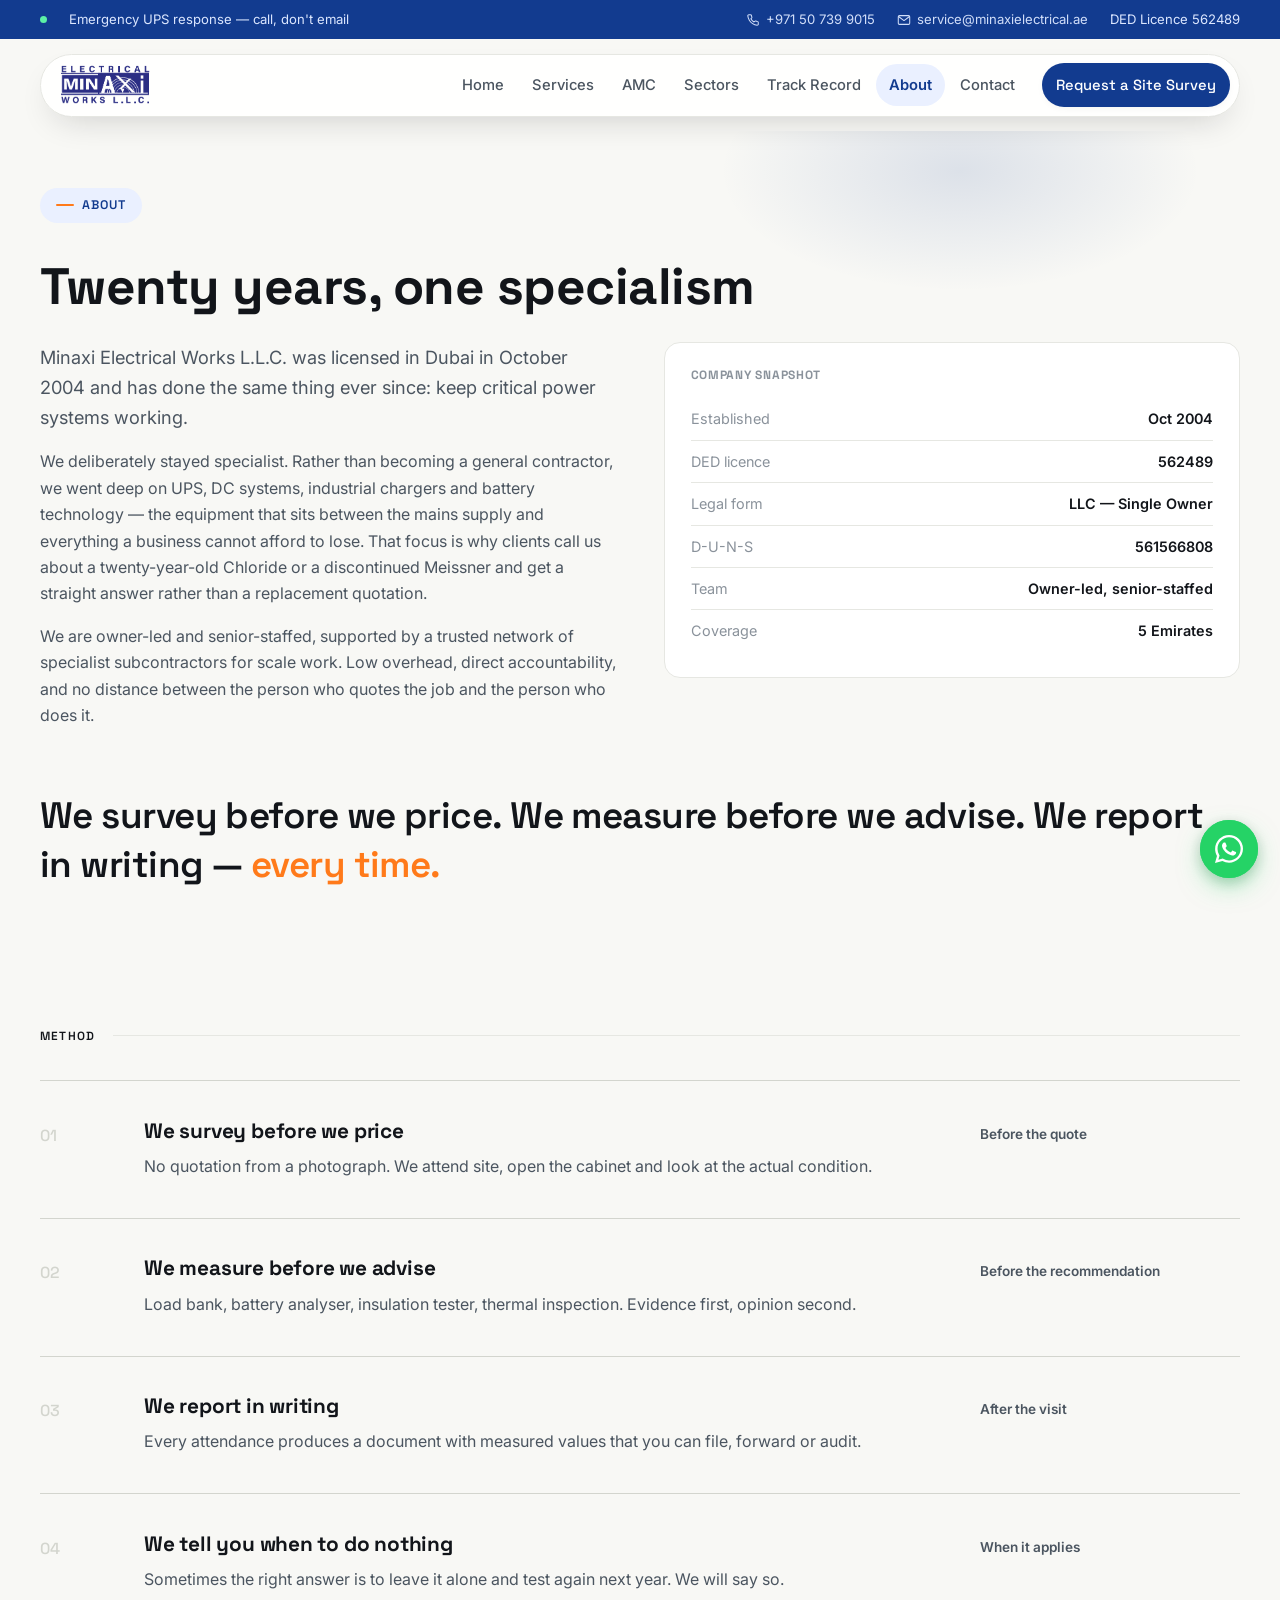
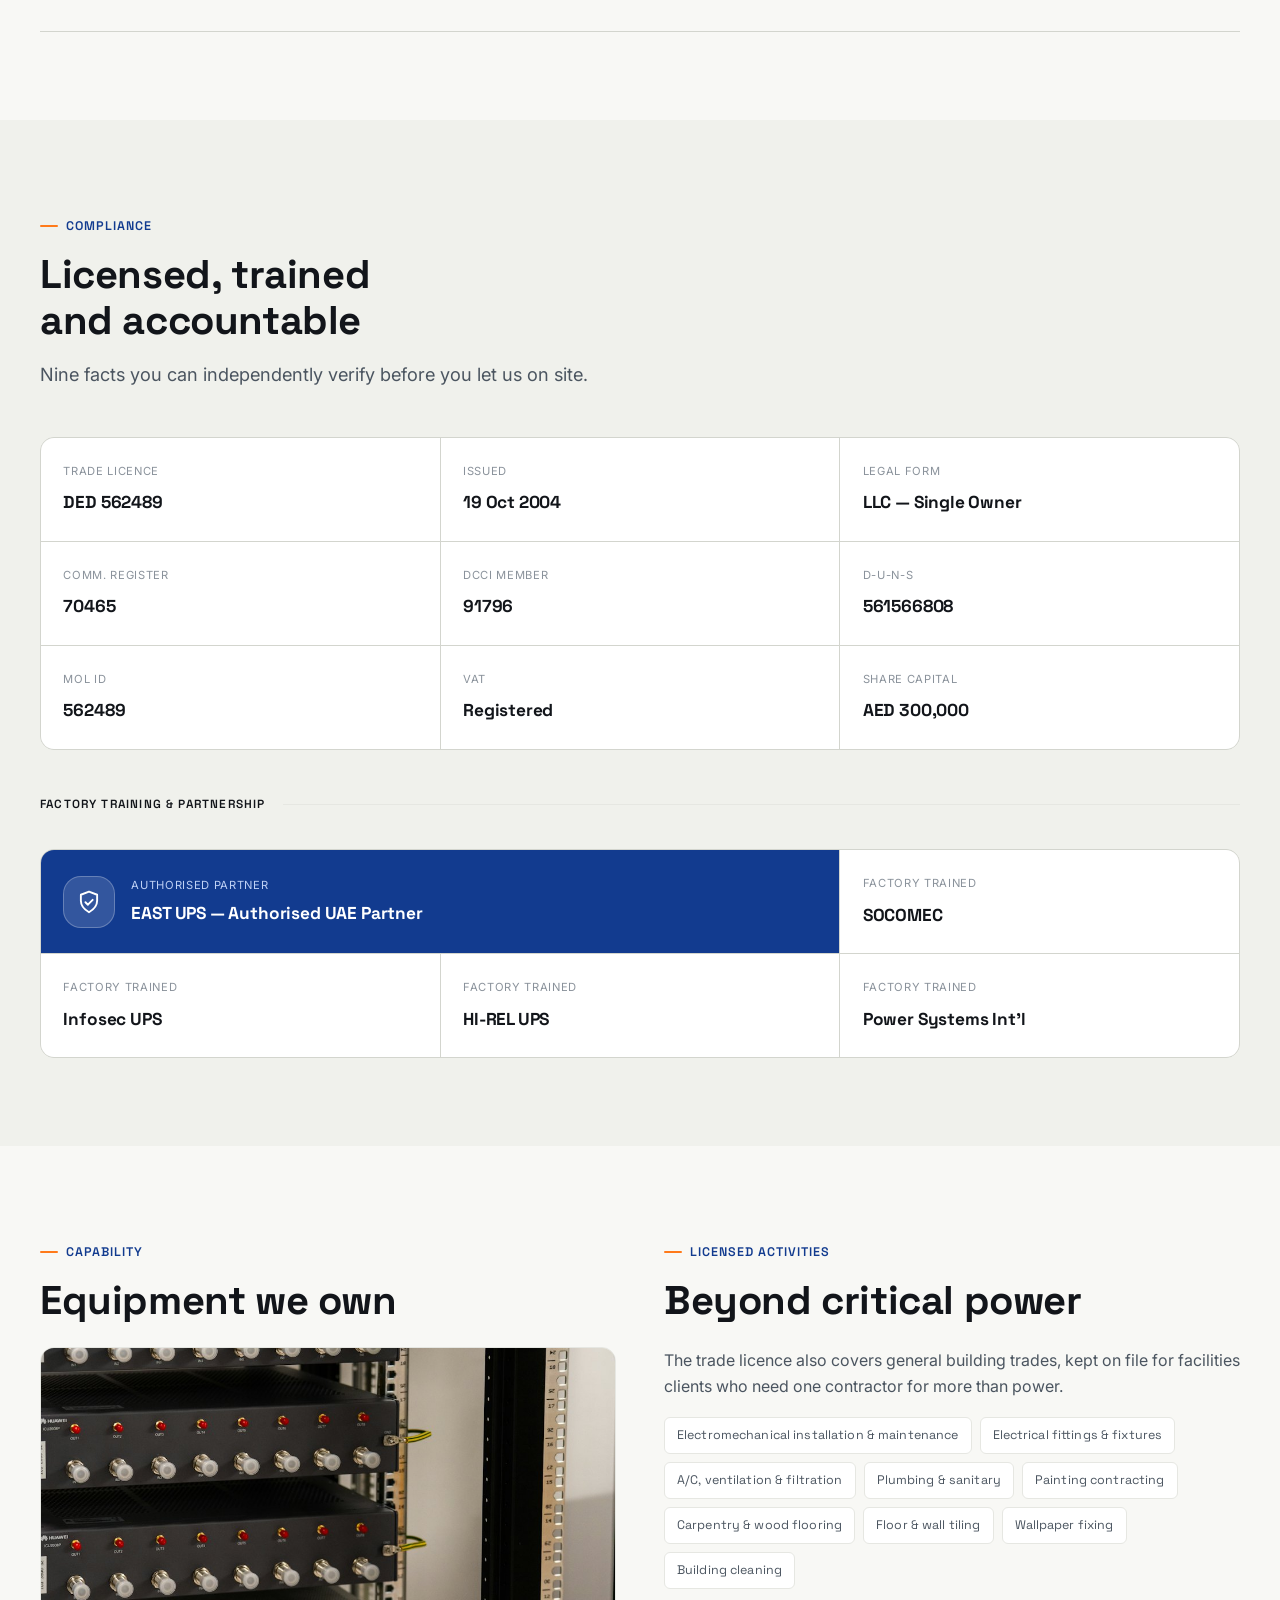
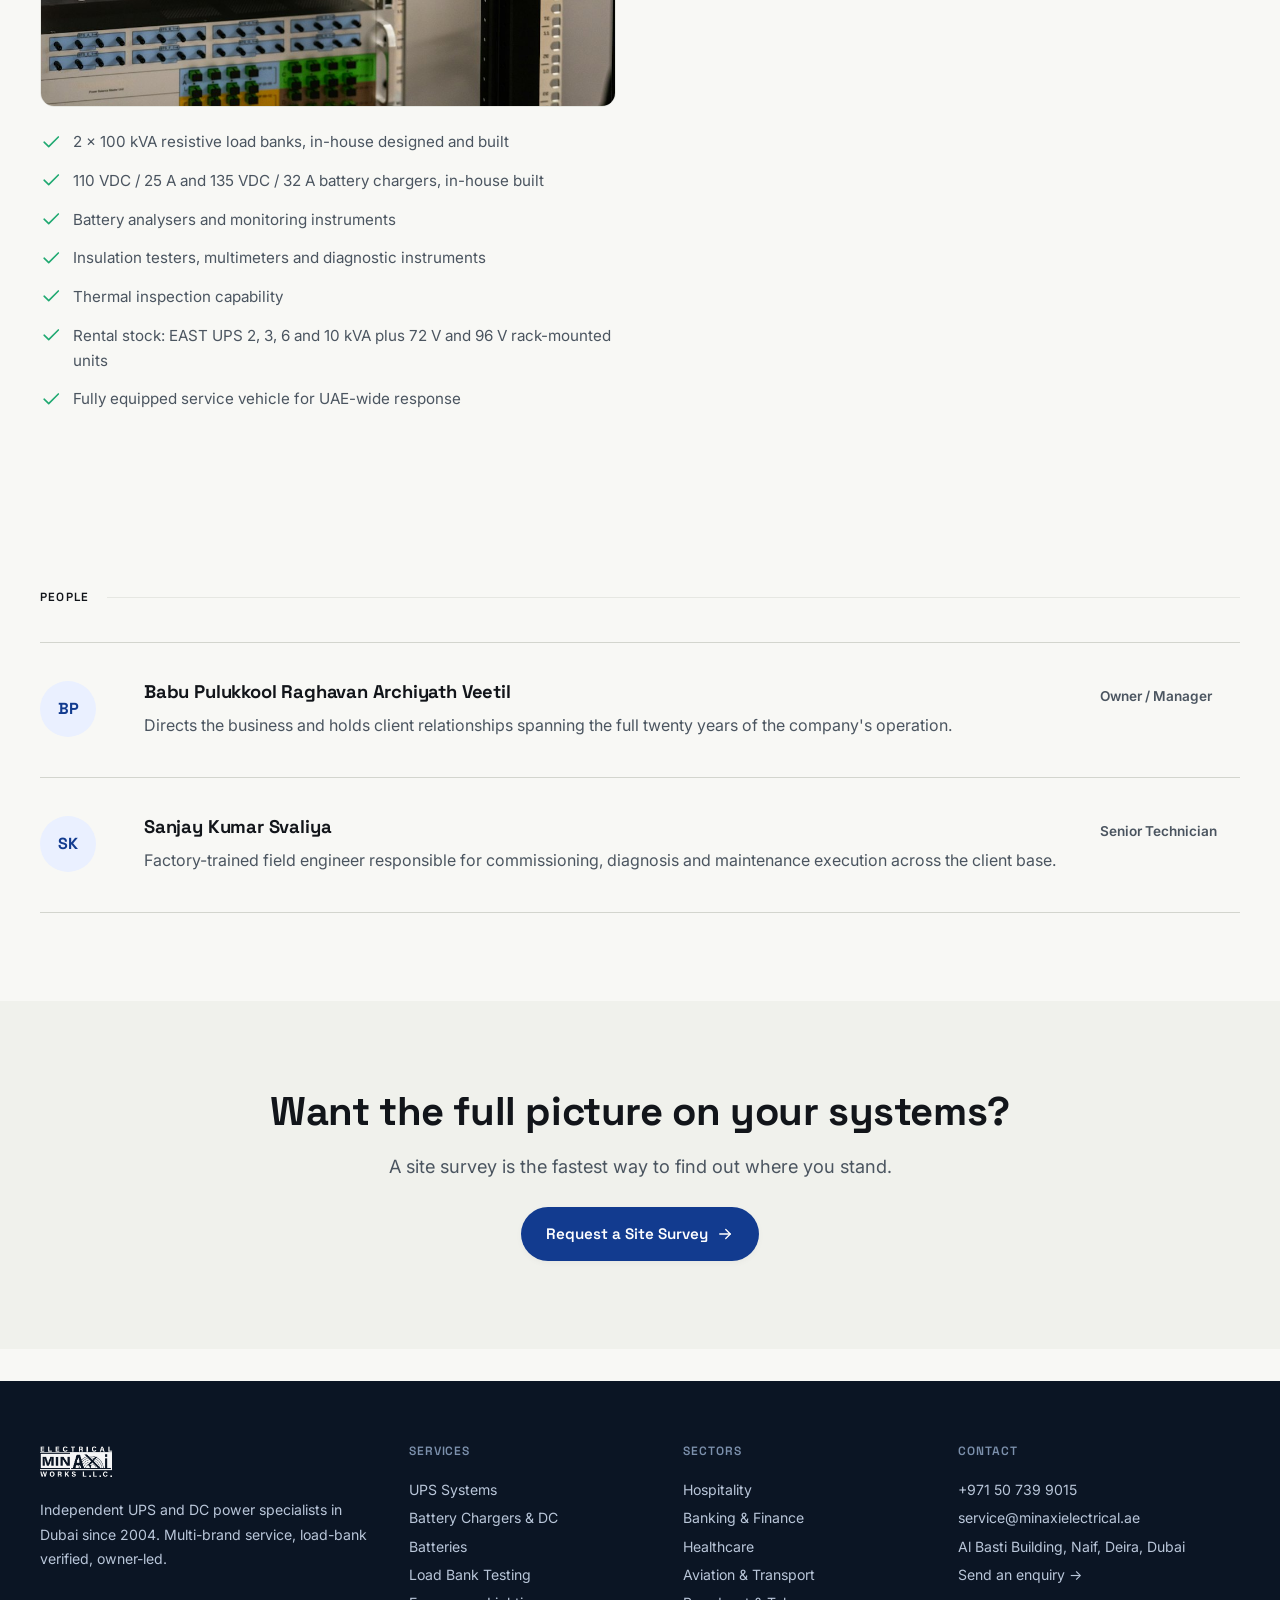
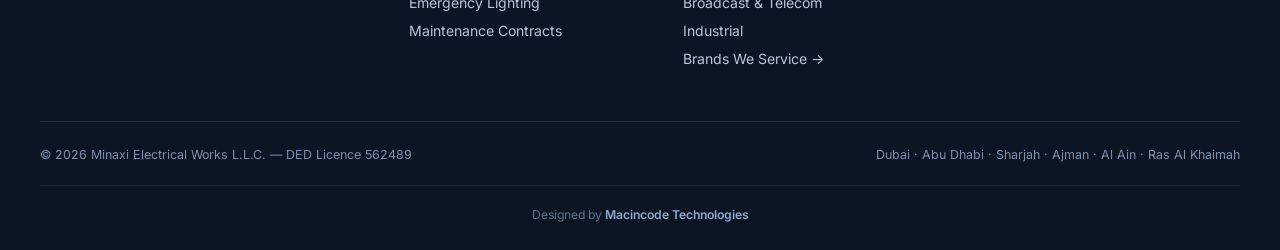
==== about.html @ eb1018dc "Update favicon to match real brand Replace the old placeholder bolt-icon favicon with a clean "M" mo" ====
<!doctype html>
<html lang="en">
<head>
<meta charset="UTF-8">
<meta name="viewport" content="width=device-width, initial-scale=1.0">
<title>About | Minaxi Electrical Works L.L.C. — Dubai Since 2004</title>
<meta name="description" content="Licensed in Dubai in October 2004, Minaxi Electrical Works is an owner-led, senior-staffed UPS and DC power specialist. DED Licence 562489.">
<link rel="icon" type="image/svg+xml" href="assets/favicon.svg?v=2">
<link rel="preconnect" href="https://fonts.googleapis.com">
<link rel="preconnect" href="https://fonts.gstatic.com" crossorigin>
<link href="https://fonts.googleapis.com/css2?family=Space+Grotesk:wght@500;600;700&family=Inter:wght@400;500;600;700&display=swap" rel="stylesheet">
<link rel="stylesheet" href="css/style.css?v=4">
</head>
<body>

<div class="topbar">
  <div class="container">
    <div class="tb-l"><span class="pulse-dot" aria-hidden="true"></span>Emergency UPS response — call, don't email</div>
    <div class="tb-r">
      <a href="tel:+971507399015"><i class="icon" data-icon="phone" style="width:14px;height:14px"></i>+971 50 739 9015</a>
      <a href="mailto:service@minaxielectrical.ae"><i class="icon" data-icon="mail" style="width:14px;height:14px"></i>service@minaxielectrical.ae</a>
      <span>DED Licence 562489</span>
    </div>
  </div>
</div>

<header class="site">
  <div class="container">
    <a class="brand" href="index.html">
      <img class="brand-logo" src="assets/logo.png" alt="Minaxi Electrical Works L.L.C.">
    </a>
    <button class="menu-toggle" id="menuToggle" aria-expanded="false" aria-label="Toggle menu"><i class="icon" data-icon="menu"></i></button>
    <nav class="main" id="mainNav">
      <a href="index.html">Home</a>
      <a href="services.html">Services</a>
      <a href="amc.html">AMC</a>
      <a href="sectors.html">Sectors</a>
      <a href="projects.html">Track Record</a>
      <a href="about.html" aria-current="page">About</a>
      <a href="contact.html">Contact</a>
      <a class="btn btn-primary btn-sm header-cta" href="contact.html" data-open-survey>Request a Site Survey</a>
    </nav>
  </div>
</header>

<main>

  <section class="page-hero">
    <div class="container">
      <span class="eyebrow">About</span>
      <h1 class="h1" style="font-size:clamp(2rem,4.6vw,3.2rem);margin-top:1rem">Twenty years, one specialism</h1>
      <div class="grid grid-2" style="margin-top:1.6rem;gap:3rem;align-items:start">
        <div class="stack reveal">
          <p class="lede">Minaxi Electrical Works L.L.C. was licensed in Dubai in October 2004 and has done the same thing ever since: keep critical power systems working.</p>
          <p class="muted">We deliberately stayed specialist. Rather than becoming a general contractor, we went deep on UPS, DC systems, industrial chargers and battery technology — the equipment that sits between the mains supply and everything a business cannot afford to lose. That focus is why clients call us about a twenty-year-old Chloride or a discontinued Meissner and get a straight answer rather than a replacement quotation.</p>
          <p class="muted">We are owner-led and senior-staffed, supported by a trusted network of specialist subcontractors for scale work. Low overhead, direct accountability, and no distance between the person who quotes the job and the person who does it.</p>
        </div>
        <div class="info-card reveal">
          <h4>Company snapshot</h4>
          <div class="info-row"><dt>Established</dt><dd>Oct 2004</dd></div>
          <div class="info-row"><dt>DED licence</dt><dd>562489</dd></div>
          <div class="info-row"><dt>Legal form</dt><dd>LLC — Single Owner</dd></div>
          <div class="info-row"><dt>D-U-N-S</dt><dd>561566808</dd></div>
          <div class="info-row"><dt>Team</dt><dd>Owner-led, senior-staffed</dd></div>
          <div class="info-row"><dt>Coverage</dt><dd>5 Emirates</dd></div>
        </div>
      </div>
    </div>
  </section>

  <section class="tight">
    <div class="container">
      <p class="pull-quote reveal">We survey before we price. We measure before we advise. We report in writing — <span class="accent-mark">every time.</span></p>
    </div>
  </section>

  <section>
    <div class="container">
      <div class="rule-label reveal"><b>Method</b></div>
      <div class="index-list">
        <div class="index-row reveal">
          <span class="num">01</span>
          <div><h3>We survey before we price</h3><p class="muted">No quotation from a photograph. We attend site, open the cabinet and look at the actual condition.</p></div>
          <div class="meta"><strong>Before the quote</strong></div>
        </div>
        <div class="index-row reveal">
          <span class="num">02</span>
          <div><h3>We measure before we advise</h3><p class="muted">Load bank, battery analyser, insulation tester, thermal inspection. Evidence first, opinion second.</p></div>
          <div class="meta"><strong>Before the recommendation</strong></div>
        </div>
        <div class="index-row reveal">
          <span class="num">03</span>
          <div><h3>We report in writing</h3><p class="muted">Every attendance produces a document with measured values that you can file, forward or audit.</p></div>
          <div class="meta"><strong>After the visit</strong></div>
        </div>
        <div class="index-row reveal">
          <span class="num">04</span>
          <div><h3>We tell you when to do nothing</h3><p class="muted">Sometimes the right answer is to leave it alone and test again next year. We will say so.</p></div>
          <div class="meta"><strong>When it applies</strong></div>
        </div>
      </div>
    </div>
  </section>

  <section class="band">
    <div class="container">
      <div class="section-head reveal">
        <span class="eyebrow">Compliance</span>
        <h2 class="h2" style="margin-top:1rem">Licensed, trained and accountable</h2>
        <p class="lede" style="margin-top:.9rem">Nine facts you can independently verify before you let us on site.</p>
      </div>

      <div class="credential-grid reveal">
        <div class="credential-tile"><span class="label">Trade licence</span><span class="value">DED 562489</span></div>
        <div class="credential-tile"><span class="label">Issued</span><span class="value">19 Oct 2004</span></div>
        <div class="credential-tile"><span class="label">Legal form</span><span class="value">LLC — Single Owner</span></div>
        <div class="credential-tile"><span class="label">Comm. register</span><span class="value">70465</span></div>
        <div class="credential-tile"><span class="label">DCCI member</span><span class="value">91796</span></div>
        <div class="credential-tile"><span class="label">D-U-N-S</span><span class="value">561566808</span></div>
        <div class="credential-tile"><span class="label">MOL ID</span><span class="value">562489</span></div>
        <div class="credential-tile"><span class="label">VAT</span><span class="value">Registered</span></div>
        <div class="credential-tile"><span class="label">Share capital</span><span class="value">AED 300,000</span></div>
      </div>

      <div class="rule-label reveal" style="margin-top:2.8rem"><b>Factory training &amp; partnership</b></div>
      <div class="credential-grid reveal">
        <div class="credential-tile featured">
          <div class="icon-badge"><i class="icon" data-icon="shield-check"></i></div>
          <div><span class="label">Authorised partner</span><span class="value">EAST UPS — Authorised UAE Partner</span></div>
        </div>
        <div class="credential-tile"><span class="label">Factory trained</span><span class="value">SOCOMEC</span></div>
        <div class="credential-tile"><span class="label">Factory trained</span><span class="value">Infosec UPS</span></div>
        <div class="credential-tile"><span class="label">Factory trained</span><span class="value">HI-REL UPS</span></div>
        <div class="credential-tile"><span class="label">Factory trained</span><span class="value">Power Systems Int'l</span></div>
      </div>
    </div>
  </section>

  <section>
    <div class="container">
      <div class="grid grid-2" style="gap:3rem">
        <div class="reveal">
          <span class="eyebrow">Capability</span>
          <h2 class="h2" style="margin-top:1rem;margin-bottom:1.4rem">Equipment we own</h2>
          <img class="section-photo" src="assets/img/about-equipment.jpg" alt="Server and power equipment rack of the kind our load banks and chargers test" loading="lazy">
          <ul class="feature-list">
            <li><i class="icon" data-icon="check"></i>2 × 100 kVA resistive load banks, in-house designed and built</li>
            <li><i class="icon" data-icon="check"></i>110 VDC / 25 A and 135 VDC / 32 A battery chargers, in-house built</li>
            <li><i class="icon" data-icon="check"></i>Battery analysers and monitoring instruments</li>
            <li><i class="icon" data-icon="check"></i>Insulation testers, multimeters and diagnostic instruments</li>
            <li><i class="icon" data-icon="check"></i>Thermal inspection capability</li>
            <li><i class="icon" data-icon="check"></i>Rental stock: EAST UPS 2, 3, 6 and 10 kVA plus 72 V and 96 V rack-mounted units</li>
            <li><i class="icon" data-icon="check"></i>Fully equipped service vehicle for UAE-wide response</li>
          </ul>
        </div>
        <div class="reveal">
          <span class="eyebrow">Licensed activities</span>
          <h2 class="h2" style="margin-top:1rem;margin-bottom:1.4rem">Beyond critical power</h2>
          <p class="muted" style="margin-bottom:1.1rem">The trade licence also covers general building trades, kept on file for facilities clients who need one contractor for more than power.</p>
          <div class="chip-row" style="justify-content:flex-start">
            <span class="chip">Electromechanical installation &amp; maintenance</span>
            <span class="chip">Electrical fittings &amp; fixtures</span>
            <span class="chip">A/C, ventilation &amp; filtration</span>
            <span class="chip">Plumbing &amp; sanitary</span>
            <span class="chip">Painting contracting</span>
            <span class="chip">Carpentry &amp; wood flooring</span>
            <span class="chip">Floor &amp; wall tiling</span>
            <span class="chip">Wallpaper fixing</span>
            <span class="chip">Building cleaning</span>
          </div>
        </div>
      </div>
    </div>
  </section>

  <section>
    <div class="container">
      <div class="rule-label reveal"><b>People</b></div>
      <div class="index-list">
        <div class="index-row people-row reveal">
          <div class="avatar">BP</div>
          <div><h3>Babu Pulukkool Raghavan Archiyath Veetil</h3><p class="muted">Directs the business and holds client relationships spanning the full twenty years of the company's operation.</p></div>
          <div class="meta"><strong>Owner / Manager</strong></div>
        </div>
        <div class="index-row people-row reveal">
          <div class="avatar">SK</div>
          <div><h3>Sanjay Kumar Svaliya</h3><p class="muted">Factory-trained field engineer responsible for commissioning, diagnosis and maintenance execution across the client base.</p></div>
          <div class="meta"><strong>Senior Technician</strong></div>
        </div>
      </div>
    </div>
  </section>

  <section class="band">
    <div class="container-narrow center reveal">
      <h2 class="h2">Want the full picture on your systems?</h2>
      <p class="lede center" style="margin-top:1rem">A site survey is the fastest way to find out where you stand.</p>
      <div class="cta-row" style="justify-content:center;margin-top:1.6rem"><a class="btn btn-primary" href="contact.html" data-open-survey>Request a Site Survey <i class="icon icon-r" data-icon="arrow-right" style="width:18px;height:18px"></i></a></div>
    </div>
  </section>

</main>

<footer class="site">
  <div class="container">
    <div class="fgrid">
      <div>
        <div class="foot-brand">
          <img class="foot-logo" src="assets/logo-white.png" alt="Minaxi Electrical Works L.L.C.">
        </div>
        <p>Independent UPS and DC power specialists in Dubai since 2004. Multi-brand service, load-bank verified, owner-led.</p>
      </div>
      <div>
        <h4>Services</h4>
        <ul>
          <li><a href="services.html#ups">UPS Systems</a></li>
          <li><a href="services.html#dc">Battery Chargers &amp; DC</a></li>
          <li><a href="services.html#batteries">Batteries</a></li>
          <li><a href="services.html#loadbank">Load Bank Testing</a></li>
          <li><a href="services.html#lighting">Emergency Lighting</a></li>
          <li><a href="amc.html">Maintenance Contracts</a></li>
        </ul>
      </div>
      <div>
        <h4>Sectors</h4>
        <ul>
          <li><a href="sectors.html">Hospitality</a></li>
          <li><a href="sectors.html">Banking &amp; Finance</a></li>
          <li><a href="sectors.html">Healthcare</a></li>
          <li><a href="sectors.html">Aviation &amp; Transport</a></li>
          <li><a href="sectors.html">Broadcast &amp; Telecom</a></li>
          <li><a href="sectors.html">Industrial</a></li>
          <li><a href="brands.html">Brands We Service →</a></li>
        </ul>
      </div>
      <div>
        <h4>Contact</h4>
        <ul>
          <li><a href="tel:+971507399015">+971 50 739 9015</a></li>
          <li><a href="mailto:service@minaxielectrical.ae">service@minaxielectrical.ae</a></li>
          <li>Al Basti Building, Naif, Deira, Dubai</li>
          <li><a href="contact.html">Send an enquiry →</a></li>
        </ul>
      </div>
    </div>
    <div class="fbottom">
      <span>© <span id="year"></span> Minaxi Electrical Works L.L.C. — DED Licence 562489</span>
      <span>Dubai · Abu Dhabi · Sharjah · Ajman · Al Ain · Ras Al Khaimah</span>
    </div>
    <div class="fcredit">Designed by <a href="https://macincode.com" target="_blank" rel="noopener">Macincode Technologies</a></div>
  </div>
</footer>

<div class="modal-overlay" id="surveyModal" aria-hidden="true">
  <div class="modal-panel" role="dialog" aria-modal="true" aria-labelledby="surveyModalTitle">
    <button class="modal-close" id="surveyModalClose" aria-label="Close">&times;</button>
    <span class="eyebrow">Site Survey</span>
    <h3 id="surveyModalTitle" class="h3" style="font-size:1.5rem;margin-top:.6rem">Request a site survey</h3>
    <p class="muted" style="margin-top:.5rem">Takes about a minute. We usually call back within one working day.</p>
    <form class="enquiry" id="surveyForm" novalidate style="margin-top:1.4rem">
      <div class="row2">
        <div class="field"><label for="sv-name">Name</label><input id="sv-name" name="name" required></div>
        <div class="field"><label for="sv-company">Company</label><input id="sv-company" name="company"></div>
      </div>
      <div class="row2">
        <div class="field"><label for="sv-phone">Phone</label><input id="sv-phone" name="phone" type="tel" required></div>
        <div class="field"><label for="sv-email">Email</label><input id="sv-email" name="email" type="email" required></div>
      </div>
      <div class="row2">
        <div class="field"><label for="sv-emirate">Site location</label>
          <select id="sv-emirate" name="emirate"><option>Dubai</option><option>Abu Dhabi</option><option>Sharjah</option><option>Ajman</option><option>Al Ain</option><option>Ras Al Khaimah</option><option>Fujairah</option><option>Umm Al Quwain</option></select>
        </div>
        <div class="field"><label for="sv-date">Preferred date</label><input id="sv-date" name="date" type="date"></div>
      </div>
      <div class="field"><label for="sv-equip">What needs surveying?</label><textarea id="sv-equip" name="details" placeholder="e.g. 20 kVA Socomec UPS, installed ~2012, showing low battery alarms"></textarea></div>
      <div><button class="btn btn-primary btn-block" type="submit">Send request <i class="icon icon-r" data-icon="arrow-right" style="width:18px;height:18px"></i></button></div>
      <p class="formnote">We reply within one working day. For anything urgent, call <a href="tel:+971507399015" style="color:var(--brand);font-weight:600">+971 50 739 9015</a> instead.</p>
    </form>
  </div>
</div>

<a class="whatsapp-fab" href="https://wa.me/971507399015?text=Hi%20Minaxi%2C%20I%27d%20like%20to%20ask%20about%20a%20UPS%2FDC%20system." target="_blank" rel="noopener noreferrer" aria-label="Chat with us on WhatsApp">
  <span class="wa-ring" aria-hidden="true"></span>
  <svg viewBox="0 0 24 24" fill="#fff" aria-hidden="true"><path d="M17.472 14.382c-.297-.149-1.758-.867-2.03-.967-.273-.099-.471-.148-.67.15-.197.297-.767.966-.94 1.164-.173.199-.347.223-.644.075-.297-.15-1.255-.463-2.39-1.475-.883-.788-1.48-1.761-1.653-2.059-.173-.297-.018-.458.13-.606.134-.133.298-.347.446-.52.149-.174.198-.298.298-.497.099-.198.05-.371-.025-.52-.075-.149-.669-1.612-.916-2.207-.242-.579-.487-.5-.669-.51-.173-.008-.371-.01-.57-.01-.198 0-.52.074-.792.372-.272.297-1.04 1.016-1.04 2.479 0 1.462 1.065 2.875 1.213 3.074.149.198 2.096 3.2 5.077 4.487.709.306 1.262.489 1.694.625.712.227 1.36.195 1.871.118.571-.085 1.758-.719 2.006-1.413.248-.694.248-1.289.173-1.413-.074-.124-.272-.198-.57-.347m-5.421 7.403h-.004a9.87 9.87 0 0 1-5.031-1.378l-.361-.214-3.741.982.998-3.648-.235-.374a9.86 9.86 0 0 1-1.51-5.26c.001-5.45 4.436-9.884 9.888-9.884 2.64 0 5.122 1.03 6.988 2.898a9.825 9.825 0 0 1 2.893 6.994c-.003 5.45-4.437 9.884-9.885 9.884M20.52 3.449C18.24 1.245 15.24 0 12.045 0 5.463 0 .104 5.36.101 11.943c0 2.105.549 4.16 1.595 5.985L0 24l6.335-1.652a11.882 11.882 0 0 0 5.71 1.447h.005c6.585 0 11.946-5.363 11.949-11.945a11.86 11.86 0 0 0-3.48-8.401"/></svg>
</a>

<script src="js/icons.js?v=2"></script>
<script src="js/main.js?v=2"></script>
</body>
</html>
---- css/style.css ----
/* ==========================================================================
   Minaxi Electrical Works — design system
   ========================================================================== */

:root{
  --bg:#F8F8F5;
  --surface:#FFFFFF;
  --surface-2:#F0F1EC;
  --ink:#12151A;
  --ink-2:#4B5560;
  --ink-3:#8A929B;
  --line:#E6E7E2;
  --line-strong:#D3D5CE;

  --brand:#123B8F;
  --brand-2:#2E6FF2;
  --brand-ink:#EAF0FF;
  --accent:#FF7A1A;
  --accent-2:#FFB067;
  --accent-ink:#3A1600;
  --good:#1FA971;
  --good-ink:#E6F7EF;

  --shadow-sm:0 2px 10px -4px rgba(18,21,26,.10);
  --shadow-md:0 14px 34px -14px rgba(18,21,26,.20);
  --shadow-lg:0 28px 60px -20px rgba(18,21,26,.28);

  --radius-tag:6px;
  --radius-sm:8px;
  --radius-md:14px;
  --radius-lg:16px;
  --radius-xl:32px;
  --radius-pill:999px;

  --dark-bg:#060A12;
  --dark-surface:#0F1621;
  --dark-line:rgba(255,255,255,.10);
  --dark-ink-2:#93A1B4;
  --dark-ink-3:#5E6C80;

  --container:1200px;
  color-scheme: light;
}

@media (prefers-color-scheme: dark){
  :root{
    --bg:#0B0D10;
    --surface:#13161B;
    --surface-2:#191D23;
    --ink:#EEF0F2;
    --ink-2:#AEB6BF;
    --ink-3:#7A828C;
    --line:rgba(255,255,255,.10);
    --line-strong:rgba(255,255,255,.16);

    --brand:#5B8DEF;
    --brand-2:#7FA8FF;
    --brand-ink:#101A2E;
    --accent:#FF9147;
    --accent-2:#FFB067;
    --accent-ink:#2A1200;
    --good:#3FD08C;
    --good-ink:#0E251B;

    --shadow-sm:0 2px 10px -4px rgba(0,0,0,.5);
    --shadow-md:0 14px 34px -14px rgba(0,0,0,.6);
    --shadow-lg:0 28px 60px -20px rgba(0,0,0,.7);
    color-scheme: dark;
  }
}

*,*::before,*::after{box-sizing:border-box}
html{scroll-behavior:smooth}
body{
  margin:0;
  background:var(--bg);
  color:var(--ink);
  font-family:"Inter",-apple-system,BlinkMacSystemFont,"Segoe UI",Helvetica,Arial,sans-serif;
  font-size:16px;
  line-height:1.65;
  -webkit-font-smoothing:antialiased;
  text-rendering:optimizeLegibility;
}
img,svg{display:block;max-width:100%}
a{color:inherit}
ul{margin:0;padding:0;list-style:none}
button{font:inherit}
h1,h2,h3,h4{
  font-family:"Space Grotesk",-apple-system,BlinkMacSystemFont,sans-serif;
  margin:0;
  color:var(--ink);
  line-height:1.15;
  letter-spacing:-.01em;
  text-wrap:balance;
}
p{margin:0}
:focus-visible{outline:2px solid var(--brand-2);outline-offset:3px;border-radius:4px}

.container{width:min(var(--container), 100% - 2.5rem);margin-inline:auto}
.container-narrow{width:min(760px, 100% - 2.5rem);margin-inline:auto}

/* ---------- type helpers ---------- */
.eyebrow{
  display:inline-flex;align-items:center;gap:.5rem;
  font-family:"Space Grotesk",sans-serif;font-weight:600;font-size:.78rem;
  letter-spacing:.08em;text-transform:uppercase;color:var(--brand);
}
:root:not([data-x]) .eyebrow::before{content:"";width:18px;height:2px;background:var(--accent);display:inline-block;border-radius:2px}
.lede{font-size:1.14rem;color:var(--ink-2);max-width:60ch}
.h1{font-size:clamp(2.3rem,5vw,3.6rem);font-weight:700}
.h1-xl{font-size:clamp(2.6rem,6.2vw,4.6rem);font-weight:800;letter-spacing:-.035em}
.h2{font-size:clamp(1.7rem,3.4vw,2.5rem);font-weight:700}
.h3{font-size:1.2rem;font-weight:700}
.muted{color:var(--ink-2)}
.faint{color:var(--ink-3)}
.center{text-align:center;margin-inline:auto}

/* ---------- layout rhythm ---------- */
section{padding:5.5rem 0}
section.tight{padding:3rem 0}
.section-head{max-width:64ch;margin-bottom:3rem}
.section-head.center{text-align:center;margin-inline:auto}

.grid{display:grid;gap:1.5rem}
.grid-2{grid-template-columns:repeat(2,1fr)}
.grid-3{grid-template-columns:repeat(3,1fr)}
.grid-4{grid-template-columns:repeat(4,1fr)}
.grid-5{grid-template-columns:repeat(5,1fr)}
.stack{display:flex;flex-direction:column;gap:1rem}
.cluster{display:flex;flex-wrap:wrap;gap:.6rem;align-items:center}

/* ---------- buttons ---------- */
.btn{
  display:inline-flex;align-items:center;justify-content:center;gap:.55rem;
  font-family:"Space Grotesk",sans-serif;font-weight:600;font-size:.95rem;
  padding:.85rem 1.5rem;border-radius:var(--radius-pill);
  border:1px solid transparent;cursor:pointer;text-decoration:none;
  transition:transform .16s ease,box-shadow .16s ease,background .16s ease,color .16s ease,border-color .16s ease;
  white-space:nowrap;position:relative;overflow:hidden;
}
.btn-primary::after,.btn-accent::after{
  content:"";position:absolute;top:0;left:-75%;width:45%;height:100%;
  background:linear-gradient(120deg,transparent,rgba(255,255,255,.4),transparent);
  transform:skewX(-18deg);transition:left .55s ease;
}
.btn-primary:hover::after,.btn-accent:hover::after{left:130%}
@media (prefers-reduced-motion: reduce){.btn-primary::after,.btn-accent::after{display:none}}
.btn-primary{background:var(--brand);color:#fff;box-shadow:var(--shadow-sm)}
.btn-primary:hover{transform:translateY(-2px);box-shadow:var(--shadow-md);background:var(--brand-2)}
.btn-accent{background:var(--accent);color:var(--accent-ink);box-shadow:var(--shadow-sm)}
.btn-accent:hover{transform:translateY(-2px);box-shadow:var(--shadow-md);background:var(--accent-2)}
.btn-ghost{background:transparent;color:var(--ink);border-color:var(--line-strong)}
.btn-ghost:hover{border-color:var(--brand);color:var(--brand)}
.btn-ghost-invert{background:rgba(255,255,255,.08);color:#fff;border-color:rgba(255,255,255,.35)}
.btn-ghost-invert:hover{background:rgba(255,255,255,.16);border-color:#fff}
.btn-sm{padding:.6rem 1.05rem;font-size:.85rem}
.btn-block{width:100%}
.icon-r{transition:transform .16s ease}
.btn:hover .icon-r{transform:translateX(3px)}

/* ---------- icon ---------- */
.icon{width:22px;height:22px;flex:none;display:inline-block}
.icon svg{width:100%;height:100%}
.icon-badge{
  width:52px;height:52px;border-radius:18px;
  display:flex;align-items:center;justify-content:center;flex:none;
  background:linear-gradient(160deg, var(--brand-ink), color-mix(in srgb, var(--brand-ink) 40%, var(--surface)));
  color:var(--brand);border:1px solid color-mix(in srgb, var(--brand) 14%, transparent);
}
.icon-badge .icon{width:26px;height:26px}
.icon-badge.accent{
  background:linear-gradient(160deg,#FFE9D6, color-mix(in srgb, #FFE9D6 40%, var(--surface)));
  color:var(--accent);border-color:color-mix(in srgb, var(--accent) 18%, transparent);
}
@media (prefers-color-scheme: dark){
  .icon-badge.accent{background:linear-gradient(160deg,#3A2311,#241708)}
}

/* ---------- top bar ---------- */
.topbar{background:var(--brand);color:#DCE7FF;font-size:.82rem}
.topbar .container{display:flex;flex-wrap:wrap;gap:.4rem 1.5rem;align-items:center;justify-content:space-between;padding:.55rem 0}
.topbar a{text-decoration:none;display:inline-flex;align-items:center;gap:.4rem;opacity:.95}
.topbar a:hover{opacity:1;text-decoration:underline}
.topbar .tb-l,.topbar .tb-r{display:flex;flex-wrap:wrap;gap:.4rem 1.35rem;align-items:center}
.pulse-dot{width:7px;height:7px;border-radius:50%;background:#5CF0A6;display:inline-block;box-shadow:0 0 0 0 rgba(92,240,166,.6);animation:pulse 2.4s ease-out infinite}
@keyframes pulse{0%{box-shadow:0 0 0 0 rgba(92,240,166,.55)}70%{box-shadow:0 0 0 8px rgba(92,240,166,0)}100%{box-shadow:0 0 0 0 rgba(92,240,166,0)}}
@media (prefers-reduced-motion: reduce){.pulse-dot{animation:none}}
@media (max-width:640px){.topbar .tb-r span{display:none}}

/* ---------- header ---------- */
header.site{
  position:sticky;top:0;z-index:50;
  padding:.9rem 0;
}
header.site .container{
  position:relative;
  display:flex;align-items:center;gap:1.5rem;
  padding:.6rem .65rem .6rem 1.3rem;
  border-radius:var(--radius-pill);
  box-shadow:var(--shadow-md);
}
header.site .container::before{
  content:"";position:absolute;inset:0;z-index:-1;border-radius:inherit;
  background:color-mix(in srgb, var(--surface) 90%, transparent);
  border:1px solid var(--line);
  backdrop-filter:blur(18px);-webkit-backdrop-filter:blur(18px);
}
.brand{display:flex;align-items:center;gap:.7rem;text-decoration:none}
.brand-logo{height:42px;width:auto;display:block}

nav.main{margin-left:auto;display:flex;gap:.15rem;align-items:center}
nav.main a{
  font-size:.92rem;font-weight:500;color:var(--ink-2);text-decoration:none;
  padding:.55rem .8rem;border-radius:var(--radius-pill);position:relative;transition:color .15s ease,background .15s ease;
}
nav.main a:hover{color:var(--ink);background:var(--surface-2)}
nav.main a[aria-current="page"]{color:var(--brand);font-weight:600;background:var(--brand-ink)}
nav.main a.btn{color:#fff}
nav.main a.btn:hover{color:#fff}
.header-cta{margin-left:.75rem;flex:none}
.menu-toggle{display:none;margin-left:auto;background:none;border:1px solid var(--line-strong);border-radius:var(--radius-sm);padding:.5rem;color:var(--ink)}

@media (max-width:980px){
  nav.main{
    position:fixed;inset:96px 0 0 0;background:var(--bg);flex-direction:column;align-items:stretch;
    padding:1rem 1.25rem;gap:.2rem;transform:translateY(-8px);opacity:0;pointer-events:none;transition:opacity .18s ease, transform .18s ease;
    overflow-y:auto;
  }
  nav.main.open{opacity:1;transform:translateY(0);pointer-events:auto}
  nav.main a{padding:.9rem .5rem;border-radius:8px;font-size:1rem;border-bottom:1px solid var(--line)}
  .header-cta.desktop-only{display:none}
  nav.main .header-cta{display:inline-flex;margin:.9rem .5rem 0}
  .menu-toggle{display:inline-flex}
}
@media (min-width:981px){.menu-toggle{display:none}}

/* ---------- badge pill ---------- */
.badge-pill{
  display:inline-flex;align-items:center;gap:.6rem;
  padding:.5rem 1.05rem;border-radius:var(--radius-pill);
  background:rgba(255,255,255,.06);border:1px solid rgba(255,255,255,.16);
  color:#CBD8ED;font-size:.82rem;font-weight:500;font-family:"Space Grotesk",sans-serif;
  backdrop-filter:blur(6px);
}
.badge-pill .dot{width:6px;height:6px;border-radius:50%;background:var(--accent-2);flex:none;animation:pulseAmber 2.4s ease-out infinite}
@keyframes pulseAmber{0%{box-shadow:0 0 0 0 rgba(255,145,71,.55)}70%{box-shadow:0 0 0 8px rgba(255,145,71,0)}100%{box-shadow:0 0 0 0 rgba(255,145,71,0)}}
@media (prefers-reduced-motion: reduce){.badge-pill .dot{animation:none}}

/* ---------- hero (dark) ---------- */
.hero-dark{position:relative;overflow:hidden;background:var(--dark-bg);padding:6rem 0 10rem;isolation:isolate}
.hero-photo{
  position:absolute;inset:0;z-index:0;pointer-events:none;
  background-image:
    radial-gradient(60% 55% at 50% 36%, rgba(9,17,40,.78) 0%, rgba(9,17,40,.4) 65%, rgba(9,17,40,.15) 100%),
    linear-gradient(180deg, rgba(9,17,40,.1) 0%, rgba(9,17,40,.35) 62%, var(--dark-bg) 100%),
    url("../assets/img/hero-datacenter.jpg");
  background-size:cover;background-position:center 35%;
}
.hero-mesh{
  position:absolute;inset:-10%;z-index:0;pointer-events:none;
  background:
    radial-gradient(760px 520px at 12% -8%, rgba(46,111,242,.38), transparent 62%),
    radial-gradient(620px 460px at 92% 12%, rgba(255,122,26,.20), transparent 60%),
    radial-gradient(900px 620px at 50% 115%, rgba(46,111,242,.16), transparent 65%);
  animation:meshDrift 22s ease-in-out infinite alternate;
}
@keyframes meshDrift{
  0%{transform:translate(0,0) scale(1)}
  100%{transform:translate(1.5%,2.5%) scale(1.04)}
}
@media (prefers-reduced-motion: reduce){.hero-mesh{animation:none}}
.hero-lines{
  position:absolute;inset:0;z-index:0;pointer-events:none;opacity:.5;
  background-image:linear-gradient(rgba(255,255,255,.05) 1px,transparent 1px),linear-gradient(90deg,rgba(255,255,255,.05) 1px,transparent 1px);
  background-size:56px 56px;
  -webkit-mask-image:radial-gradient(700px 480px at 50% 0%, #000, transparent 75%);
  mask-image:radial-gradient(700px 480px at 50% 0%, #000, transparent 75%);
}
.hero-dark .container{position:relative;z-index:1}
.hero-inner{max-width:820px;margin-inline:auto;text-align:center}
.hero-inner h1{color:#fff;margin:1.5rem 0 1.3rem}
.hero-inner .lede{color:var(--dark-ink-2);margin-inline:auto;font-size:1.18rem}
.hero-inner .cta-row{justify-content:center;margin-top:2.2rem}
.hero-dark .btn-ghost{border-color:rgba(255,255,255,.22);color:#fff}
.hero-dark .btn-ghost:hover{border-color:#fff;background:rgba(255,255,255,.06)}

.hero-float-wrap{position:relative;z-index:2;margin-top:-6.5rem}
.hero-float-card{
  background:var(--surface);border:1px solid var(--line);border-radius:var(--radius-xl);
  padding:.6rem;box-shadow:var(--shadow-lg);
  display:grid;grid-template-columns:repeat(4,1fr);
}
.hf-tile{padding:1.5rem 1.3rem;text-align:center;border-left:1px solid var(--line)}
.hf-tile:first-child{border-left:0}
.hf-tile b{display:block;font-family:"Space Grotesk";font-weight:800;font-size:clamp(1.4rem,2.6vw,1.9rem);letter-spacing:-.02em}
.hf-tile span{display:block;margin-top:.35rem;font-size:.78rem;color:var(--ink-3)}

@media (max-width:860px){
  .hero-dark{padding:4.5rem 0 7rem}
  .hero-float-wrap{margin-top:-4.5rem}
  .hero-float-card{grid-template-columns:repeat(2,1fr)}
  .hf-tile:nth-child(3){border-left:0}
}
@media (max-width:480px){
  .hero-float-card{grid-template-columns:1fr}
  .hf-tile{border-left:0!important;border-top:1px solid var(--line)}
  .hf-tile:first-child{border-top:0}
}

/* ---------- logo strip ---------- */
.strip-label{font-size:.78rem;letter-spacing:.06em;text-transform:uppercase;color:var(--ink-3);margin-bottom:1.2rem;text-align:center}
.chip-row{display:flex;flex-wrap:wrap;gap:.5rem;justify-content:center}
.chip{
  font-family:"Space Grotesk",sans-serif;font-size:.78rem;padding:.45rem .75rem;border:1px solid var(--line);border-radius:var(--radius-tag);
  color:var(--ink-2);background:var(--surface);letter-spacing:.01em;
}
.chip.on{border-color:var(--accent);color:var(--accent-ink);background:#FFE9D6;font-weight:600}
@media (prefers-color-scheme: dark){.chip.on{background:#3A2311;color:var(--accent-2)}}

/* ---------- marquee ---------- */
.marquee{
  overflow:hidden;
  -webkit-mask-image:linear-gradient(90deg,transparent,#000 10%,#000 90%,transparent);
  mask-image:linear-gradient(90deg,transparent,#000 10%,#000 90%,transparent);
}
.marquee-track{display:flex;width:max-content;gap:3.2rem;animation:marquee 34s linear infinite}
.marquee:hover .marquee-track{animation-play-state:paused}
.marquee-track .m-item{
  font-family:"Space Grotesk",sans-serif;font-weight:600;font-size:1.05rem;color:var(--ink-3);
  white-space:nowrap;display:flex;align-items:center;letter-spacing:-.01em;
}
@keyframes marquee{from{transform:translateX(0)}to{transform:translateX(-50%)}}
@media (prefers-reduced-motion: reduce){.marquee-track{animation:none}}

/* ---------- bento ---------- */
.bento{display:grid;grid-template-columns:repeat(4,1fr);gap:1.25rem}
.bento-lg{grid-column:span 2}
@media (max-width:980px){.bento{grid-template-columns:repeat(2,1fr)}}
@media (max-width:560px){.bento{grid-template-columns:1fr}.bento-lg{grid-column:span 1}}

/* ---------- rule label (section-marker alternative to eyebrow) ---------- */
.rule-label{
  display:flex;align-items:center;gap:1.1rem;color:var(--ink-3);
  font-family:"Space Grotesk",sans-serif;font-size:.74rem;letter-spacing:.1em;text-transform:uppercase;
  margin-bottom:2.2rem;
}
.rule-label::after{content:"";flex:1;height:1px;background:var(--line)}
.rule-label b{color:var(--ink);font-weight:600}

/* ---------- index list (numbered rows — replaces generic icon-card grids) ---------- */
.index-list{border-top:1px solid var(--line-strong)}
.index-row{
  display:grid;grid-template-columns:4.5rem minmax(0,1fr) minmax(0,26ch);gap:2rem;
  padding:2.4rem 0;border-bottom:1px solid var(--line-strong);
}
.index-row .num{
  font-family:"Space Grotesk",sans-serif;font-size:1rem;color:var(--line-strong);
  font-weight:500;padding-top:.2rem;transition:color .2s ease;
}
.index-row:hover .num{color:var(--accent)}
.index-row h3{font-size:1.3rem;margin-bottom:.6rem}
.index-row .meta{font-size:.85rem;color:var(--ink-3);padding-top:.2rem}
.index-row .meta strong{display:block;color:var(--ink-2);font-weight:600;margin-bottom:.3rem}
@media (max-width:760px){
  .index-row{grid-template-columns:3rem 1fr;padding:1.8rem 0}
  .index-row .meta{grid-column:2;padding-top:.6rem}
}
.index-row.people-row{grid-template-columns:4.5rem minmax(0,1fr) 14ch;align-items:start}
.index-row.people-row h3{font-size:1.15rem}
.index-row.people-row p{margin-top:.4rem}
@media (max-width:760px){
  .index-row.people-row{grid-template-columns:3.2rem 1fr}
  .index-row.people-row .meta{grid-column:2;padding-top:.5rem;text-align:left}
  .index-row.people-row .meta strong{font-size:.78rem;letter-spacing:.06em;text-transform:uppercase;color:var(--brand)}
}

/* ---------- process timeline (replaces identical step cards) ---------- */
.timeline{position:relative}
.t-step{position:relative;padding:0 0 2.6rem 3.4rem;border-left:1px solid var(--line-strong);margin-left:1rem}
.t-step:last-child{padding-bottom:0}
.t-step .t-dot{
  position:absolute;left:-1.05rem;top:0;width:2.1rem;height:2.1rem;border-radius:50%;
  background:var(--surface);border:1px solid var(--brand);color:var(--brand);
  display:flex;align-items:center;justify-content:center;
  font-family:"Space Grotesk",sans-serif;font-size:.72rem;font-weight:600;
}
.t-step:last-child .t-dot{background:var(--brand);color:#fff}
.t-step h3{font-size:1.08rem;margin-bottom:.4rem}
.t-step p{color:var(--ink-2);font-size:.93rem;max-width:46ch}

/* ---------- directory rows (sectors — replaces uniform card grid) ---------- */
.directory{border-top:1px solid var(--line-strong)}
.directory-row{
  display:grid;grid-template-columns:minmax(0,220px) minmax(0,1fr);gap:2.5rem;
  padding:2.6rem 0;border-bottom:1px solid var(--line-strong);
}
.sector-thumb{width:100%;aspect-ratio:4/3;object-fit:cover;border-radius:var(--radius-sm);margin-bottom:1rem;display:block;filter:saturate(.92)}
.section-photo{width:100%;aspect-ratio:16/10;object-fit:cover;border-radius:var(--radius-md);margin-bottom:1.4rem;display:block;border:1px solid var(--line)}
.directory-row .d-head .num{font-family:"Space Grotesk",sans-serif;font-size:.78rem;color:var(--ink-3);display:block;margin-bottom:.6rem}
.directory-row .d-head h3{font-size:1.4rem}
.directory-row .d-head .range{font-family:"Space Grotesk",sans-serif;font-size:.78rem;color:var(--accent);display:block;margin-top:.6rem}
.directory-row .who{margin-top:1rem;font-size:.82rem;color:var(--ink-3);line-height:1.9;border-top:1px solid var(--line);padding-top:.9rem}
@media (max-width:760px){.directory-row{grid-template-columns:1fr;gap:1rem}}

/* ---------- pull quote ---------- */
.pull-quote{
  font-family:"Space Grotesk",sans-serif;font-weight:600;
  font-size:clamp(1.5rem,3vw,2.3rem);line-height:1.32;letter-spacing:-.015em;color:var(--ink);
}
.pull-quote .accent-mark{color:var(--accent)}

/* ---------- brand catalog rows ---------- */
.catalog{border-top:1px solid var(--line-strong)}
.catalog-row{display:grid;grid-template-columns:minmax(0,200px) minmax(0,1fr);gap:2rem;padding:2rem 0;border-bottom:1px solid var(--line-strong)}
.catalog-row .cat-label{font-family:"Space Grotesk",sans-serif;font-size:.78rem;color:var(--ink-3);letter-spacing:.03em;padding-top:.3rem}
.catalog-row .cat-label b{display:block;color:var(--ink);font-family:"Space Grotesk",sans-serif;font-size:1rem;font-weight:600;letter-spacing:-.01em;margin-bottom:.3rem}
@media (max-width:700px){.catalog-row{grid-template-columns:1fr;gap:.9rem}}

/* ---------- logo wall ---------- */
.logo-wall{display:grid;grid-template-columns:repeat(4,1fr);gap:1px;background:var(--line-strong);border:1px solid var(--line-strong);border-radius:var(--radius-md);overflow:hidden}
.logo-cell{
  background:var(--surface);padding:1.5rem 1rem;display:flex;align-items:center;justify-content:center;text-align:center;
  min-height:88px;transition:background .18s ease;
}
.logo-cell b{
  font-family:"Space Grotesk",sans-serif;font-weight:600;font-size:.98rem;color:var(--ink-2);
  letter-spacing:-.01em;transition:color .18s ease;
}
.logo-cell:hover{background:var(--surface-2)}
.logo-cell:hover b{color:var(--ink)}
.logo-cell.featured{background:var(--brand);grid-column:span 2}
.logo-cell.featured b{color:#fff;font-size:1.05rem}
.logo-cell.featured:hover{background:var(--brand-2)}
.logo-cell .fx{display:block;font-size:.68rem;color:#CBD8ED;margin-top:.3rem;font-weight:500;letter-spacing:.02em}
@media (max-width:760px){.logo-wall{grid-template-columns:repeat(2,1fr)}.logo-cell.featured{grid-column:span 2}}
@media (max-width:460px){.logo-wall{grid-template-columns:1fr}.logo-cell.featured{grid-column:span 1}}

.works-with{margin-top:.9rem;font-size:.85rem;color:var(--ink-3)}
.works-with a{color:var(--brand);font-weight:600;text-decoration:none}
.works-with a:hover{text-decoration:underline}

/* ---------- credential grid (compliance data — replaces dense dt/dd list) ---------- */
.credential-grid{display:grid;grid-template-columns:repeat(3,1fr);gap:1px;background:var(--line-strong);border:1px solid var(--line-strong);border-radius:var(--radius-md);overflow:hidden}
.credential-tile{background:var(--surface);padding:1.5rem 1.4rem;transition:background .18s ease}
.credential-tile:hover{background:var(--surface-2)}
.credential-tile .label{font-size:.7rem;letter-spacing:.06em;text-transform:uppercase;color:var(--ink-3);display:block;margin-bottom:.5rem}
.credential-tile .value{font-family:"Space Grotesk",sans-serif;font-weight:700;font-size:1.08rem;color:var(--ink);letter-spacing:-.01em}
@media (max-width:760px){.credential-grid{grid-template-columns:repeat(2,1fr)}}
@media (max-width:480px){.credential-grid{grid-template-columns:1fr}}

.credential-tile.featured{
  grid-column:span 2;display:flex;align-items:center;gap:1rem;
  background:var(--brand);
}
.credential-tile.featured .icon-badge{background:rgba(255,255,255,.14);border-color:rgba(255,255,255,.25);color:#fff;flex:none}
.credential-tile.featured .label{color:#BFD1F5;margin-bottom:.3rem}
.credential-tile.featured .value{color:#fff}
@media (max-width:480px){.credential-tile.featured{grid-column:span 1}}

/* ---------- diagram frame (hand-drawn technical illustrations) ---------- */
.diagram-frame{
  background:
    linear-gradient(var(--surface-2) 1px, transparent 1px),
    linear-gradient(90deg, var(--surface-2) 1px, transparent 1px),
    var(--surface);
  background-size:22px 22px;
  border:1px solid var(--line-strong);border-radius:var(--radius-sm);
  padding:1.6rem;margin-bottom:1.4rem;display:flex;align-items:center;justify-content:center;
  min-height:230px;
}
.diagram-frame svg{width:100%;max-width:360px;height:auto}

/* ---------- spec panel (unifies a diagram + supporting content into one card) ---------- */
.spec-panel{
  background:var(--surface);border:1px solid var(--line);border-radius:var(--radius-lg);
  padding:1.7rem;box-shadow:var(--shadow-sm);
}
.spec-panel .diagram-frame{border-color:var(--line);margin-bottom:0}
.spec-panel .diagram-label{
  font-family:"Space Grotesk",sans-serif;font-size:.68rem;letter-spacing:.09em;text-transform:uppercase;
  color:var(--ink-3);margin-bottom:.9rem;display:flex;align-items:center;gap:.5rem;
}
.spec-panel .diagram-label::before{content:"";width:14px;height:2px;background:var(--accent);display:inline-block;border-radius:2px}
.spec-panel .panel-divider{height:1px;background:var(--line);margin:1.5rem 0}
.spec-panel .info-card{border:0;padding:0;background:transparent}
.spec-panel .legend{display:flex;flex-direction:column;gap:.65rem}
.spec-panel .legend li{display:flex;align-items:center;justify-content:space-between;font-size:.86rem;color:var(--ink-2)}
.spec-panel .legend li b{color:var(--ink);font-family:"Space Grotesk",sans-serif;font-weight:600}
.spec-panel .legend li span{display:flex;align-items:center;gap:.55rem}
.spec-panel .legend .dot{width:8px;height:8px;border-radius:50%;flex:none}

/* ---------- cards ---------- */
.card{
  background:var(--surface);border:1px solid var(--line);border-radius:var(--radius-lg);
  padding:1.9rem;transition:transform .2s ease,box-shadow .2s ease,border-color .2s ease;
}
.card p{margin-top:.55rem}
a.card{text-decoration:none;display:flex;flex-direction:column}
.card.hoverable:hover,a.card:hover{transform:translateY(-5px);box-shadow:var(--shadow-lg);border-color:color-mix(in srgb, var(--brand) 30%, var(--line-strong))}
.card .tag{font-family:"Space Grotesk",sans-serif;font-size:.72rem;letter-spacing:.06em;color:var(--brand);text-transform:uppercase}
.card .go{margin-top:auto;padding-top:1.1rem;font-weight:600;font-size:.88rem;color:var(--brand);display:flex;align-items:center;gap:.4rem}

/* ---------- service tile (compact quick-nav card, no icon bubbles) ---------- */
.svc-tile{
  background:var(--surface);border:1px solid var(--line-strong);border-radius:var(--radius-md);
  padding:1.6rem 1.7rem;display:flex;flex-direction:column;gap:.85rem;text-decoration:none;
  transition:transform .2s ease, box-shadow .2s ease, border-color .2s ease;
}
.svc-tile:hover{transform:translateY(-4px);box-shadow:var(--shadow-md);border-color:var(--brand)}
.svc-tile .row{display:flex;align-items:center;justify-content:space-between}
.svc-tile .num{font-family:"Space Grotesk",sans-serif;font-size:.8rem;color:var(--line-strong);font-weight:500}
.svc-tile:hover .num{color:var(--accent)}
.svc-tile .row .icon{color:var(--brand);width:19px;height:19px;transition:transform .25s ease}
.svc-tile:hover .row .icon{transform:scale(1.18) rotate(-4deg)}
.svc-tile h3{font-size:1.12rem}
.svc-tile .spec{font-family:"Space Grotesk",sans-serif;font-size:.72rem;color:var(--ink-3);letter-spacing:.01em}
.svc-tile .go{margin-top:auto;padding-top:.3rem;font-weight:600;font-size:.86rem;color:var(--brand);display:flex;align-items:center;gap:.4rem}

.feature-list{display:flex;flex-direction:column;gap:.85rem;margin-top:1.1rem}
.feature-list li{display:flex;gap:.7rem;align-items:flex-start;color:var(--ink-2);font-size:.95rem}
.feature-list li .icon{color:var(--good);margin-top:.1rem}

/* ---------- band sections ---------- */
.band{background:var(--surface-2)}
.band-brand{background:var(--brand);color:#fff}
.band-brand .eyebrow{color:var(--accent-2)}
.band-brand .eyebrow::before{background:var(--accent-2)}
.band-brand h2{color:#fff}
.band-brand p{color:#C9D8FF}
.band-brand .muted{color:#C9D8FF}

/* ---------- stats ---------- */
.stats-strip{display:grid;grid-template-columns:repeat(4,1fr);border:1px solid var(--line);border-radius:var(--radius-lg);overflow:hidden}
.stats-strip .stat{padding:2rem 1.4rem;text-align:center;background:var(--surface);border-left:1px solid var(--line)}
.stats-strip .stat:first-child{border-left:0}
.stats-strip .stat b{display:block;font-family:"Space Grotesk";font-weight:800;font-size:clamp(1.8rem,3.6vw,2.4rem)}
.stats-strip .stat span{display:block;margin-top:.4rem;font-size:.8rem;color:var(--ink-3)}

/* ---------- dark section / dark stats ---------- */
.section-dark{background:var(--dark-bg);position:relative;overflow:hidden}
.section-dark::before{
  content:"";position:absolute;inset:-10%;z-index:0;pointer-events:none;
  background:radial-gradient(600px 420px at 85% 0%, rgba(46,111,242,.22), transparent 65%);
  animation:meshDrift 20s ease-in-out infinite alternate;
}
@media (prefers-reduced-motion: reduce){.section-dark::before{animation:none}}
.section-dark .container{position:relative;z-index:1}
.section-dark .eyebrow{color:var(--accent-2)}
.section-dark .eyebrow::before{background:var(--accent-2)}
.section-dark .h2{color:#fff}
.section-dark p{color:var(--dark-ink-2)}
.stats-strip.dark{border-color:var(--dark-line)}
.stats-strip.dark .stat{background:transparent;border-left-color:var(--dark-line)}
.stats-strip.dark .stat b{
  background:linear-gradient(135deg,#fff,#9FC4FF);-webkit-background-clip:text;background-clip:text;color:transparent;
}
.stats-strip.dark .stat span{color:var(--dark-ink-3)}

/* ---------- table ---------- */
.table-wrap{border:1px solid var(--line);border-radius:var(--radius-lg);overflow:hidden;background:var(--surface)}
.table-scroll{overflow-x:auto}
table{width:100%;border-collapse:collapse;min-width:680px;font-size:.9rem}
thead th{
  text-align:left;font-family:"Space Grotesk",sans-serif;font-weight:600;font-size:.76rem;letter-spacing:.05em;text-transform:uppercase;
  color:var(--ink-3);background:var(--surface-2);padding:.9rem 1.2rem;position:sticky;top:0;
}
tbody td{padding:.85rem 1.2rem;border-top:1px solid var(--line);vertical-align:top;color:var(--ink-2)}
tbody td:first-child{color:var(--ink);font-weight:600}
tbody tr:hover{background:var(--surface-2)}
td.spec{font-family:"Space Grotesk",sans-serif;font-size:.82rem}

.filters{display:flex;flex-wrap:wrap;gap:.5rem;align-items:center;margin-bottom:1.6rem}
.filters button{
  font:inherit;font-size:.85rem;font-weight:500;padding:.5rem .95rem;border-radius:var(--radius-tag);
  border:1px solid var(--line-strong);background:var(--surface);color:var(--ink-2);cursor:pointer;transition:all .15s ease;
}
.filters button:hover{border-color:var(--brand)}
.filters button[aria-pressed="true"]{background:var(--brand);border-color:var(--brand);color:#fff}
.filters .count{font-size:.8rem;color:var(--ink-3);margin-left:auto}

/* ---------- FAQ ---------- */
.faq-item{border:1px solid var(--line);border-radius:var(--radius-md);margin-bottom:.7rem;overflow:hidden;background:var(--surface)}
.faq-item summary{
  cursor:pointer;padding:1.15rem 1.3rem;font-weight:600;font-size:1rem;list-style:none;
  display:flex;gap:1rem;align-items:center;justify-content:space-between;
}
.faq-item summary::-webkit-details-marker{display:none}
.faq-item summary .plus{
  flex:none;width:26px;height:26px;border-radius:50%;background:var(--surface-2);color:var(--brand);
  display:flex;align-items:center;justify-content:center;font-size:1.1rem;transition:transform .18s ease;
}
.faq-item[open] summary .plus{transform:rotate(45deg);background:var(--brand);color:#fff}
.faq-item p{padding:0 1.3rem 1.25rem;color:var(--ink-2);max-width:70ch}

/* ---------- form ---------- */
form.enquiry{display:flex;flex-direction:column;gap:1.1rem}
.field{display:flex;flex-direction:column;gap:.4rem}
.field label{font-size:.82rem;font-weight:600;color:var(--ink-2)}
.field input,.field select,.field textarea{
  font:inherit;font-size:.95rem;padding:.75rem .9rem;border:1px solid var(--line-strong);
  background:var(--surface);color:var(--ink);border-radius:var(--radius-sm);transition:border-color .15s ease, box-shadow .15s ease;
}
.field input:focus,.field select:focus,.field textarea:focus{border-color:var(--brand);box-shadow:0 0 0 3px color-mix(in srgb, var(--brand) 18%, transparent);outline:none}
.field textarea{min-height:120px;resize:vertical}
.row2{display:grid;grid-template-columns:1fr 1fr;gap:1.1rem}
.formnote{font-size:.83rem;color:var(--ink-3)}
.sent-msg{display:flex;gap:.7rem;align-items:flex-start;padding:1rem 1.15rem;border-radius:var(--radius-md);background:var(--good-ink);color:var(--good);border:1px solid color-mix(in srgb, var(--good) 35%, transparent);font-size:.92rem}

/* ---------- callout ---------- */
.callout{margin-top:1.3rem;padding:1rem 1.2rem;border-left:3px solid var(--brand-2);background:var(--surface-2);border-radius:0 var(--radius-sm) var(--radius-sm) 0;font-size:.92rem;color:var(--ink-2)}
.callout.accent{border-left-color:var(--accent)}
.callout strong{color:var(--ink)}

/* ---------- service blocks ---------- */
.svc-block{display:grid;grid-template-columns:minmax(0,1.3fr) minmax(0,.9fr);gap:2.5rem;padding:3rem 0;border-top:1px solid var(--line)}
.svc-block:first-of-type{border-top:0}
.svc-block .feature-list li{font-size:.92rem}
.svc-simple{display:grid;grid-template-columns:1fr 1fr;gap:2.5rem;padding:3rem 0;border-top:1px solid var(--line)}
@media (max-width:860px){.svc-block,.svc-simple{grid-template-columns:1fr}}

/* ---------- contact info ---------- */
.info-card{background:var(--surface);border:1px solid var(--line);border-radius:var(--radius-lg);padding:1.6rem}
.info-card h4{font-size:.75rem;letter-spacing:.06em;text-transform:uppercase;color:var(--ink-3);margin-bottom:1rem}
.info-row{display:flex;justify-content:space-between;gap:1rem;padding:.55rem 0;border-top:1px solid var(--line);font-size:.9rem}
.info-row:first-of-type{border-top:0}
.info-row dt{color:var(--ink-3)}
.info-row dd{margin:0;font-weight:600;text-align:right}

/* ---------- sector / method blocks ---------- */
.sector-card{background:var(--surface);border:1px solid var(--line);border-radius:var(--radius-lg);padding:1.9rem;display:flex;flex-direction:column;gap:.9rem}
.sector-card .who{font-size:.82rem;color:var(--ink-3);padding-top:.9rem;border-top:1px solid var(--line);line-height:1.8}

.method-num{font-family:"Space Grotesk";font-weight:800;font-size:1.6rem;color:var(--line-strong)}

/* ---------- people ---------- */
.people-card{display:flex;gap:1.1rem;align-items:flex-start}
.avatar{width:56px;height:56px;border-radius:50%;background:var(--brand-ink);color:var(--brand);display:flex;align-items:center;justify-content:center;font-family:"Space Grotesk";font-weight:700;flex:none}

/* ---------- footer ---------- */
footer.site{background:#0B1524;color:#B9C6D9;margin-top:2rem;padding:4rem 0 1.6rem}
@media (prefers-color-scheme: dark){footer.site{background:#050709}}
.fgrid{display:grid;grid-template-columns:1.4fr 1fr 1fr 1.2fr;gap:2.5rem}
footer.site h4{font-family:"Space Grotesk";font-size:.75rem;letter-spacing:.08em;text-transform:uppercase;color:#7C90AC;margin-bottom:1.1rem;font-weight:600}
footer.site p{font-size:.88rem;line-height:1.75;color:#B9C6D9}
footer.site li{font-size:.88rem;line-height:2;color:#B9C6D9}
footer.site a{text-decoration:none}
footer.site a:hover{color:#fff;text-decoration:underline}
.foot-brand{margin-bottom:1.2rem}
.foot-logo{height:34px;width:auto;display:block}
.fbottom{margin-top:3rem;padding-top:1.4rem;border-top:1px solid rgba(255,255,255,.1);font-size:.78rem;color:#7C90AC;display:flex;flex-wrap:wrap;gap:.5rem 1.5rem;justify-content:space-between}
.fcredit{margin-top:1.2rem;padding-top:1.2rem;border-top:1px solid rgba(255,255,255,.07);text-align:center;font-size:.76rem;color:#5E7288}
.fcredit a{color:#8FA8CC;text-decoration:none;font-weight:600}
.fcredit a:hover{color:#fff;text-decoration:underline}

/* ---------- final CTA ---------- */
.cta-final{background:linear-gradient(135deg,var(--dark-bg) 0%,var(--brand) 55%,var(--brand-2) 100%);border-radius:var(--radius-xl);padding:3.6rem 2.5rem;text-align:center;color:#fff;position:relative;overflow:hidden}
.cta-final::before{content:"";position:absolute;inset:0;background:radial-gradient(460px 280px at 88% 0%, rgba(255,122,26,.32), transparent 70%),radial-gradient(500px 320px at 5% 100%, rgba(255,255,255,.08), transparent 70%)}
.cta-final > *{position:relative}
.cta-final h2{color:#fff}
.cta-final p{color:#D7E2FF;margin-top:.9rem}
.cta-final .cta-row{justify-content:center;margin-top:1.8rem}

/* ---------- contact panel (dark) ---------- */
.contact-panel{
  background:var(--dark-bg);color:#fff;border-radius:var(--radius-xl);
  padding:2.6rem;position:relative;overflow:hidden;
}
.contact-panel::before{
  content:"";position:absolute;inset:0;z-index:0;pointer-events:none;
  background:radial-gradient(520px 340px at 92% 0%, rgba(46,111,242,.38), transparent 65%);
}
.contact-panel > *{position:relative;z-index:1}
.contact-panel h4{font-size:.72rem;letter-spacing:.1em;text-transform:uppercase;color:var(--dark-ink-2);margin-bottom:1.1rem;font-weight:600}
.contact-panel .info-row{border-top-color:var(--dark-line)}
.contact-panel .info-row dt{color:var(--dark-ink-2)}
.contact-panel .info-row dd{color:#fff}
.contact-panel .info-row a{color:#fff;text-decoration:none}
.contact-panel .info-row a:hover{text-decoration:underline}
.contact-panel .divider{height:1px;background:var(--dark-line);margin:1.8rem 0}
.contact-panel .chip{background:rgba(255,255,255,.06);border-color:var(--dark-line);color:var(--dark-ink-2)}
.contact-panel p.muted{color:var(--dark-ink-2)}
.map-frame{border-radius:var(--radius-md);overflow:hidden;border:1px solid var(--line);margin-top:1.5rem}
.map-frame iframe{display:block;width:100%;height:220px;border:0}

/* ---------- calendly frame ---------- */
.calendly-frame{border:1px solid var(--line);border-radius:var(--radius-lg);overflow:hidden;background:var(--surface);box-shadow:var(--shadow-sm);line-height:0}
.calendly-frame iframe{display:block}

/* ---------- page hero (inner pages) ---------- */
.page-hero{padding:3.5rem 0 1rem;position:relative;overflow:hidden}
.page-hero::before{
  content:"";position:absolute;top:-120px;left:50%;
  width:640px;height:320px;z-index:-1;pointer-events:none;
  background:radial-gradient(closest-side, color-mix(in srgb, var(--brand) 12%, transparent), transparent 75%);
  animation:heroGlow 16s ease-in-out infinite alternate;
}
@keyframes heroGlow{
  0%{transform:translate(-52%,0) scale(1)}
  100%{transform:translate(-48%,2%) scale(1.08)}
}
@media (prefers-reduced-motion: reduce){.page-hero::before{animation:none}}
.page-hero .eyebrow{
  margin-bottom:1.2rem;background:var(--brand-ink);padding:.45rem 1rem;border-radius:var(--radius-pill);
}
.page-hero .eyebrow::before{display:none}

/* ---------- toast notifications ---------- */
.toast-stack{position:fixed;top:1.5rem;right:1.5rem;z-index:200;display:flex;flex-direction:column;gap:.7rem;max-width:360px;width:calc(100% - 3rem)}
.toast{
  display:flex;gap:.7rem;align-items:flex-start;padding:.95rem 1.1rem;border-radius:var(--radius-md);
  background:var(--surface);border:1px solid var(--line);box-shadow:var(--shadow-lg);
  font-size:.9rem;color:var(--ink);pointer-events:auto;
  transform:translateX(24px);opacity:0;animation:toastIn .3s ease forwards;
}
.toast.out{animation:toastOut .22s ease forwards}
.toast .icon{flex:none;width:20px;height:20px;margin-top:.1rem}
.toast.success{border-left:3px solid var(--good)}
.toast.success .icon{color:var(--good)}
.toast.error{border-left:3px solid #E5484D}
.toast.error .icon{color:#E5484D}
.toast .msg{flex:1;line-height:1.45}
.toast .close-toast{flex:none;background:none;border:0;cursor:pointer;color:var(--ink-3);padding:0;line-height:1;font-size:1.1rem}
.toast .close-toast:hover{color:var(--ink)}
@keyframes toastIn{to{transform:translateX(0);opacity:1}}
@keyframes toastOut{to{transform:translateX(24px);opacity:0}}
@media (max-width:600px){.toast-stack{left:1rem;right:1rem;top:1rem;max-width:none;width:auto}}
@media (prefers-reduced-motion: reduce){.toast{animation:none;opacity:1;transform:none}}

/* ---------- survey modal ---------- */
.modal-overlay{
  position:fixed;inset:0;z-index:150;
  background:rgba(6,10,18,.6);backdrop-filter:blur(3px);-webkit-backdrop-filter:blur(3px);
  display:flex;align-items:center;justify-content:center;padding:1.5rem;
  opacity:0;visibility:hidden;transition:opacity .2s ease,visibility 0s linear .2s;
}
.modal-overlay.open{opacity:1;visibility:visible;transition:opacity .2s ease}
.modal-panel{
  background:var(--surface);border-radius:var(--radius-lg);padding:2.2rem;
  max-width:560px;width:100%;max-height:88vh;overflow-y:auto;
  position:relative;box-shadow:var(--shadow-lg);
  transform:translateY(14px) scale(.98);transition:transform .25s ease;
}
.modal-overlay.open .modal-panel{transform:translateY(0) scale(1)}
.modal-close{
  position:absolute;top:1.1rem;right:1.1rem;width:34px;height:34px;border-radius:50%;
  background:var(--surface-2);border:0;color:var(--ink-2);cursor:pointer;
  display:flex;align-items:center;justify-content:center;font-size:1.3rem;line-height:1;
}
.modal-close:hover{background:var(--line);color:var(--ink)}
@media (max-width:600px){.modal-panel{padding:1.6rem}}
@media (prefers-reduced-motion: reduce){.modal-overlay,.modal-panel{transition:none}}

/* ---------- whatsapp fab ---------- */
.whatsapp-fab{
  position:fixed;right:1.4rem;bottom:1.4rem;z-index:70;
  width:58px;height:58px;border-radius:50%;
  background:#25D366;display:flex;align-items:center;justify-content:center;
  box-shadow:0 10px 28px -6px rgba(37,211,102,.55),0 4px 14px rgba(0,0,0,.18);
  transition:transform .2s ease, box-shadow .2s ease;
  text-decoration:none;
}
.whatsapp-fab:hover{transform:translateY(-3px) scale(1.06);box-shadow:0 14px 32px -4px rgba(37,211,102,.6),0 4px 14px rgba(0,0,0,.18)}
.whatsapp-fab svg{width:28px;height:28px;position:relative;z-index:1}
.wa-ring{position:absolute;inset:0;border-radius:50%;border:2px solid #25D366;animation:waPulse 2.4s ease-out infinite}
@keyframes waPulse{0%{transform:scale(1);opacity:.6}100%{transform:scale(1.6);opacity:0}}
@media (prefers-reduced-motion: reduce){.wa-ring{animation:none}}
@media (max-width:600px){
  .whatsapp-fab{right:1rem;bottom:1rem;width:52px;height:52px}
  .whatsapp-fab svg{width:25px;height:25px}
}

/* ---------- reveal ---------- */
.reveal{opacity:0;transform:translateY(16px);transition:opacity .6s ease, transform .6s ease}
.reveal.in{opacity:1;transform:none}
@media (prefers-reduced-motion: reduce){.reveal{opacity:1;transform:none;transition:none}}

/* ---------- responsive ---------- */
@media (max-width:1080px){
  .grid-4{grid-template-columns:repeat(2,1fr)}
  .grid-5{grid-template-columns:repeat(3,1fr)}
  .fgrid{grid-template-columns:1fr 1fr}
  .stats-strip{grid-template-columns:repeat(2,1fr)}
  .stats-strip .stat:nth-child(3){border-left:0}
  .stats-strip .stat:nth-child(odd){border-left:0}
}
@media (max-width:860px){
  .grid-3,.grid-2{grid-template-columns:1fr}
  .grid-5{grid-template-columns:repeat(2,1fr)}
  .row2{grid-template-columns:1fr}
  section{padding:3.6rem 0}
}
@media (max-width:600px){
  .grid-4{grid-template-columns:1fr}
  .stats-strip{grid-template-columns:1fr}
  .stats-strip .stat{border-left:0;border-top:1px solid var(--line)}
  .stats-strip .stat:first-child{border-top:0}
  .fgrid{grid-template-columns:1fr}
  .cta-final{padding:2.4rem 1.4rem}
}
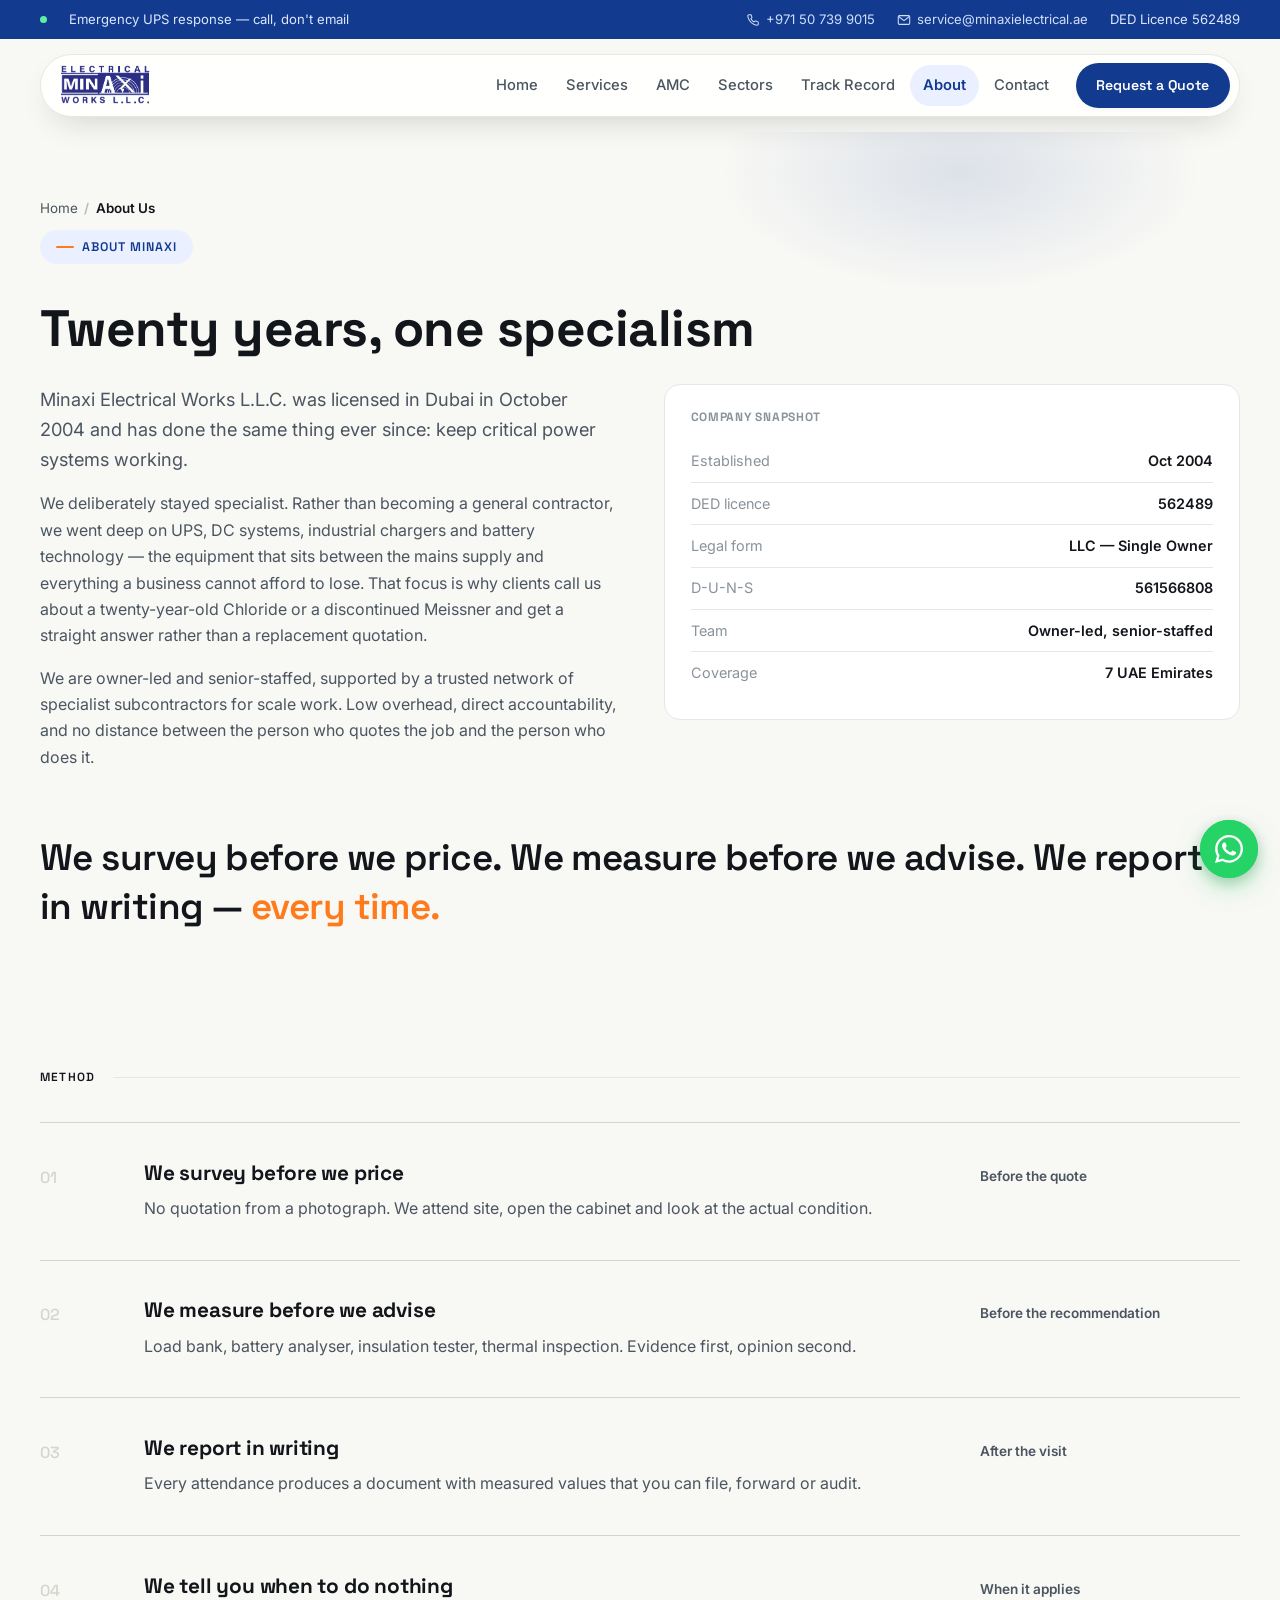
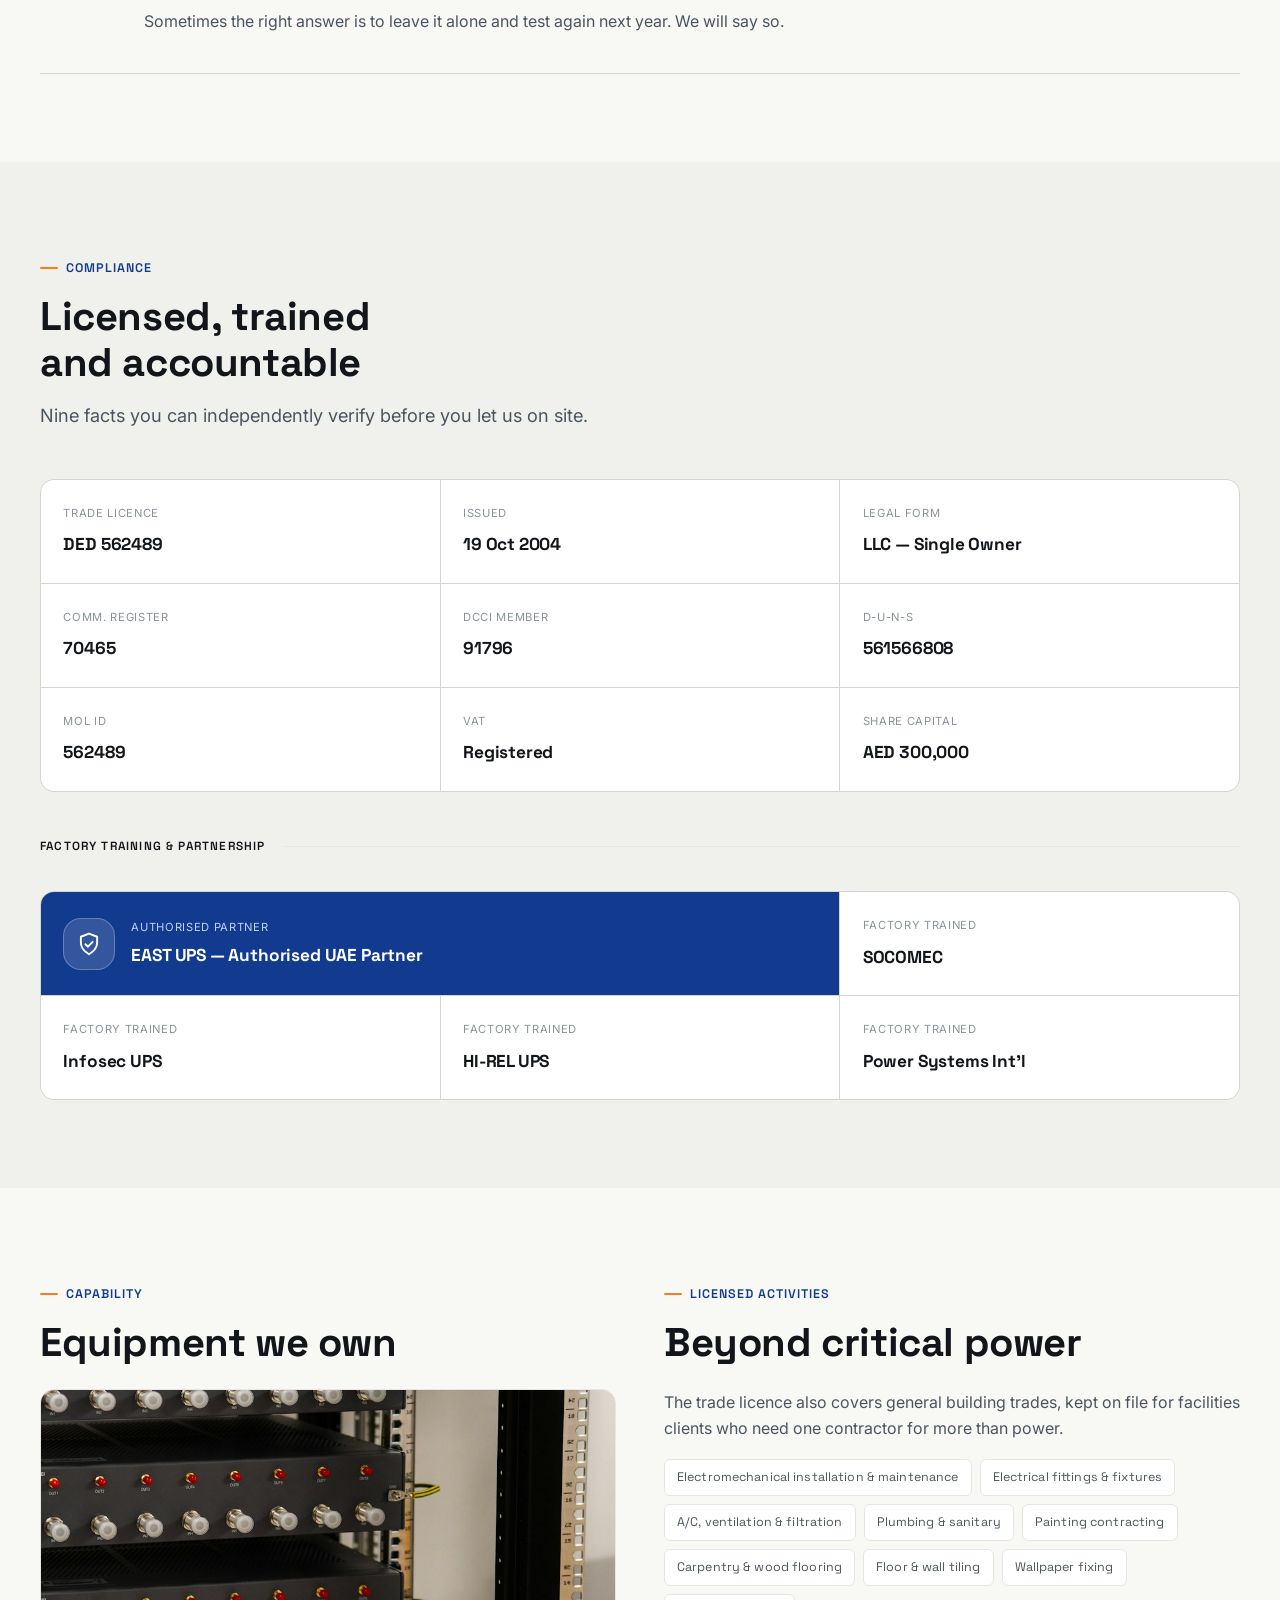
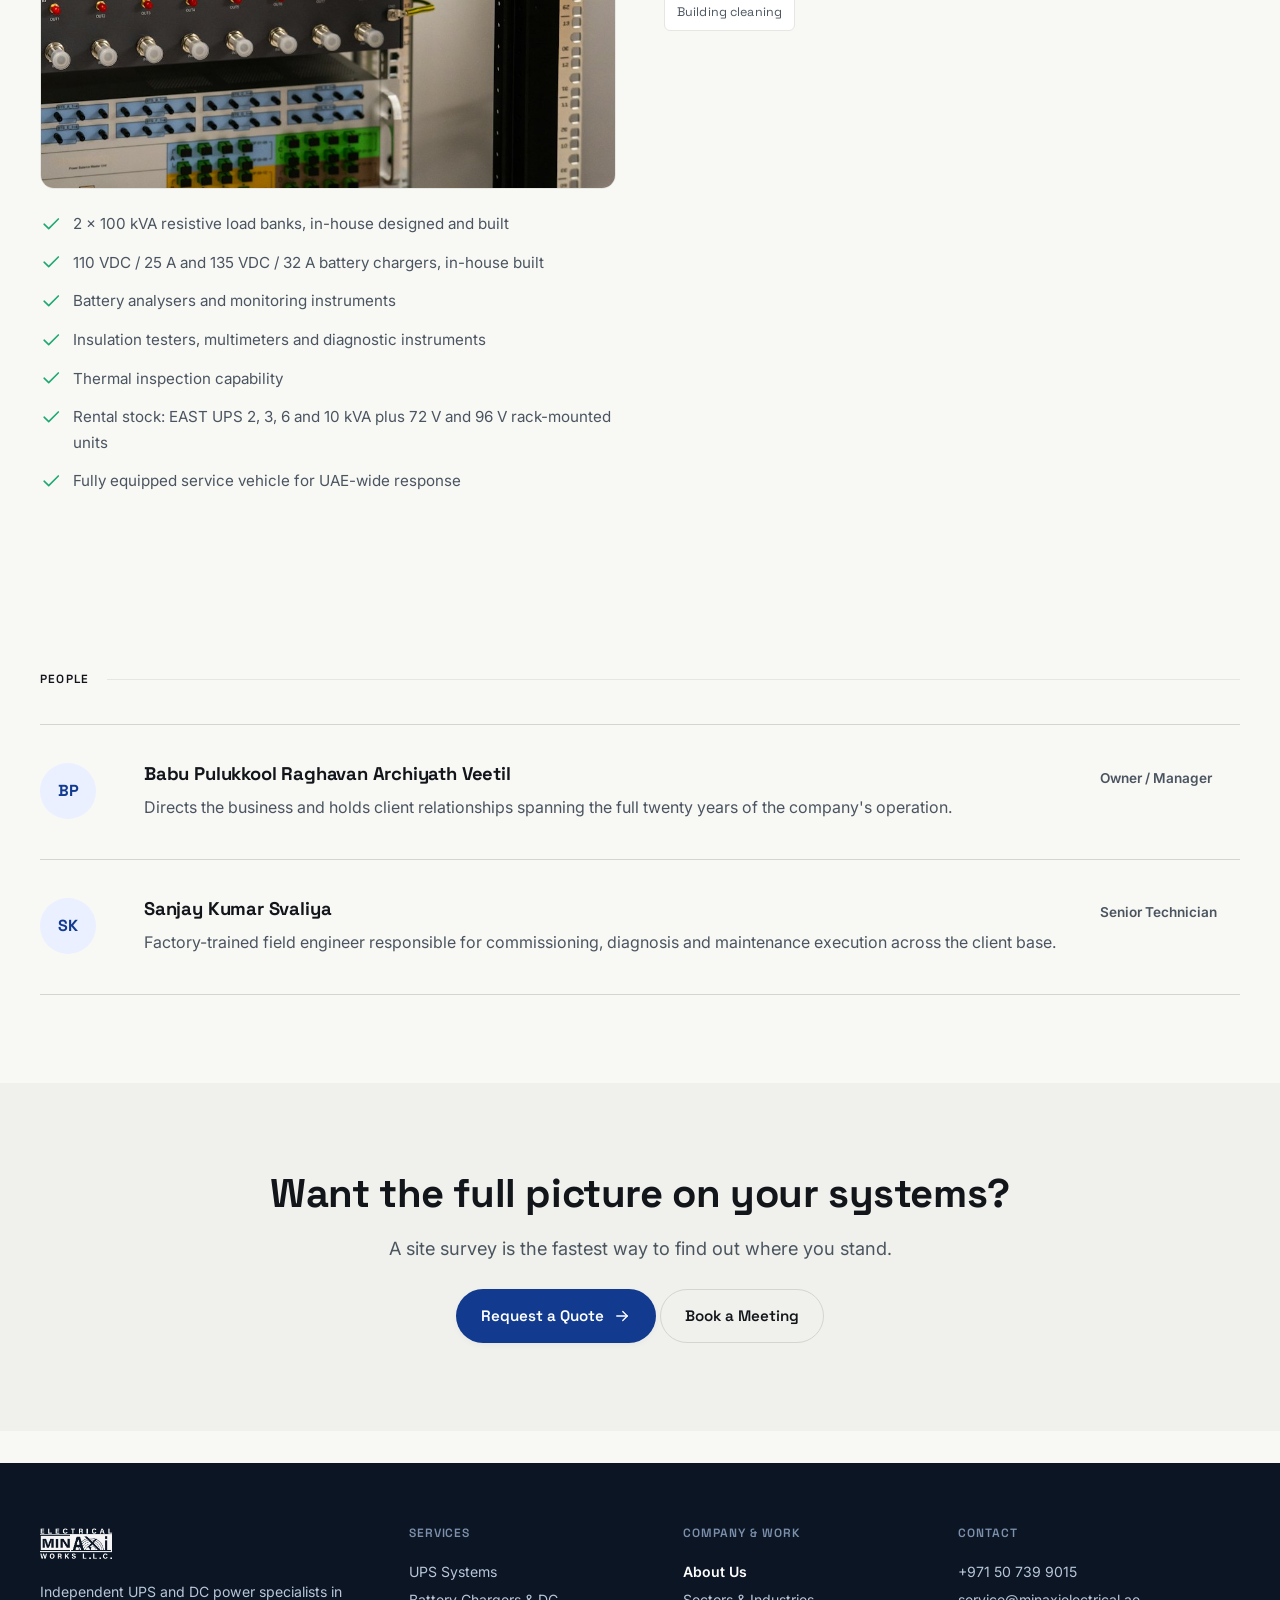
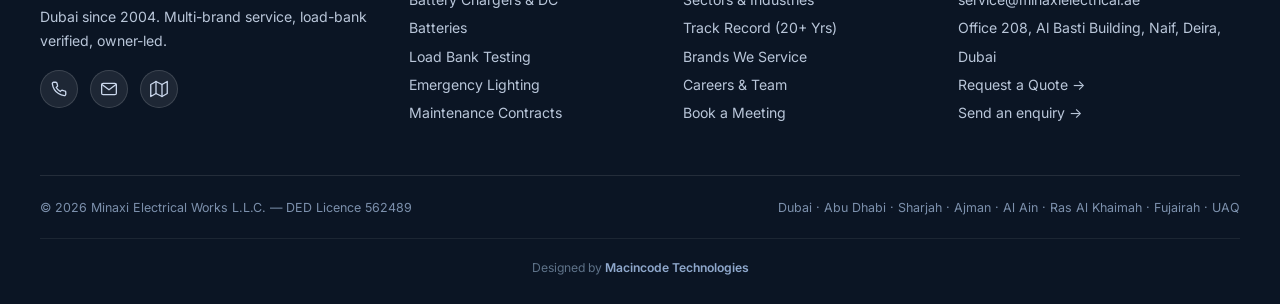
==== commit 9b39d338: "feat: add careers, quote, and meeting booking pages along with SEO and UI updates" ====
--- a/about.html
+++ b/about.html
@@ -3,15 +3,101 @@
 <head>
 <meta charset="UTF-8">
 <meta name="viewport" content="width=device-width, initial-scale=1.0">
-<title>About | Minaxi Electrical Works L.L.C. — Dubai Since 2004</title>
-<meta name="description" content="Licensed in Dubai in October 2004, Minaxi Electrical Works is an owner-led, senior-staffed UPS and DC power specialist. DED Licence 562489.">
+<title>About Us | Minaxi Electrical Works L.L.C. — Dubai Since 2004</title>
+<meta name="description" content="Licensed in Dubai in October 2004, Minaxi Electrical Works is an owner-led, senior-staffed UPS &amp; DC power specialist. DED Licence 562489. Multi-brand UAE service.">
+<meta name="robots" content="index, follow, max-image-preview:large, max-snippet:-1, max-video-preview:-1">
+<link rel="canonical" href="https://mcpeservices.com/about.html">
+<meta name="author" content="Minaxi Electrical Works L.L.C.">
+
+<!-- Geo Meta Tags -->
+<meta name="geo.region" content="AE-DU">
+<meta name="geo.placename" content="Dubai, United Arab Emirates">
+<meta name="geo.position" content="25.276987;55.309328">
+<meta name="ICBM" content="25.276987, 55.309328">
+
+<!-- Open Graph / Social Media -->
+<meta property="og:locale" content="en_AE">
+<meta property="og:type" content="website">
+<meta property="og:title" content="About Minaxi Electrical Works | 20+ Years in Dubai UAE">
+<meta property="og:description" content="Independent UPS, battery charger and DC system engineering since 2004. Owner-led, senior-staffed, multi-brand critical power support.">
+<meta property="og:url" content="https://mcpeservices.com/about.html">
+<meta property="og:site_name" content="Minaxi Electrical Works L.L.C.">
+<meta property="og:image" content="https://mcpeservices.com/assets/img/about-equipment.jpg">
+<meta property="og:image:width" content="1200">
+<meta property="og:image:height" content="630">
+<meta property="og:image:alt" content="Minaxi Electrical Works Test Equipment and Facilities">
+
+<!-- Twitter Card -->
+<meta name="twitter:card" content="summary_large_image">
+<meta name="twitter:title" content="About Us | Minaxi Electrical Works Dubai">
+<meta name="twitter:description" content="Licensed critical power engineering in Dubai since 2004. DED Licence 562489.">
+<meta name="twitter:image" content="https://mcpeservices.com/assets/img/about-equipment.jpg">
+
+<!-- Google Search Console & Theme Colors -->
+<meta name="google-site-verification" content="GSC_VERIFICATION_KEY_PLACEHOLDER">
+<meta name="theme-color" content="#123B8F" media="(prefers-color-scheme: light)">
+<meta name="theme-color" content="#060A12" media="(prefers-color-scheme: dark)">
 <link rel="icon" type="image/svg+xml" href="assets/favicon.svg?v=2">
+<link rel="apple-touch-icon" href="assets/logo.png">
+
+<!-- Fonts & Performance Preconnect -->
 <link rel="preconnect" href="https://fonts.googleapis.com">
 <link rel="preconnect" href="https://fonts.gstatic.com" crossorigin>
 <link href="https://fonts.googleapis.com/css2?family=Space+Grotesk:wght@500;600;700&family=Inter:wght@400;500;600;700&display=swap" rel="stylesheet">
-<link rel="stylesheet" href="css/style.css?v=4">
+<link rel="stylesheet" href="css/style.css?v=5">
+
+<!-- Schema.org Structured Data -->
+<script type="application/ld+json">
+{
+  "@context": "https://schema.org",
+  "@graph": [
+    {
+      "@type": "BreadcrumbList",
+      "itemListElement": [
+        {
+          "@type": "ListItem",
+          "position": 1,
+          "name": "Home",
+          "item": "https://mcpeservices.com/"
+        },
+        {
+          "@type": "ListItem",
+          "position": 2,
+          "name": "About Us",
+          "item": "https://mcpeservices.com/about.html"
+        }
+      ]
+    },
+    {
+      "@type": "AboutPage",
+      "name": "About Minaxi Electrical Works L.L.C.",
+      "url": "https://mcpeservices.com/about.html",
+      "description": "Licensed in Dubai in October 2004, Minaxi Electrical Works is an owner-led, senior-staffed UPS and DC power specialist.",
+      "mainEntity": {
+        "@type": "Organization",
+        "name": "Minaxi Electrical Works L.L.C.",
+        "foundingDate": "2004-10-19",
+        "founder": {
+          "@type": "Person",
+          "name": "Babu Pulukkool Raghavan Archiyath Veetil"
+        },
+        "taxID": "DED Licence 562489",
+        "duns": "561566808",
+        "address": {
+          "@type": "PostalAddress",
+          "streetAddress": "Office 208, Al Basti Building No. 07, Al Nakheel Street, Naif, Deira",
+          "addressLocality": "Dubai",
+          "addressCountry": "AE"
+        }
+      }
+    }
+  ]
+}
+</script>
 </head>
 <body>
+
+<a href="#main-content" class="skip-link">Skip to main content</a>
 
 <div class="topbar">
   <div class="container">
@@ -26,11 +112,14 @@
 
 <header class="site">
   <div class="container">
-    <a class="brand" href="index.html">
-      <img class="brand-logo" src="assets/logo.png" alt="Minaxi Electrical Works L.L.C.">
+    <a class="brand" href="index.html" aria-label="Minaxi Electrical Works Home">
+      <picture>
+        <source srcset="assets/logo-white.png" media="(prefers-color-scheme: dark)">
+        <img class="brand-logo" src="assets/logo.png" alt="Minaxi Electrical Works L.L.C." width="140" height="42">
+      </picture>
     </a>
-    <button class="menu-toggle" id="menuToggle" aria-expanded="false" aria-label="Toggle menu"><i class="icon" data-icon="menu"></i></button>
-    <nav class="main" id="mainNav">
+    <button class="menu-toggle" id="menuToggle" aria-expanded="false" aria-label="Toggle navigation menu"><i class="icon" data-icon="menu"></i></button>
+    <nav class="main" id="mainNav" aria-label="Main Navigation">
       <a href="index.html">Home</a>
       <a href="services.html">Services</a>
       <a href="amc.html">AMC</a>
@@ -38,16 +127,22 @@
       <a href="projects.html">Track Record</a>
       <a href="about.html" aria-current="page">About</a>
       <a href="contact.html">Contact</a>
-      <a class="btn btn-primary btn-sm header-cta" href="contact.html" data-open-survey>Request a Site Survey</a>
+      <a class="btn btn-primary btn-sm header-cta" href="quote.html">Request a Quote</a>
     </nav>
   </div>
 </header>
 
-<main>
+<main id="main-content">
 
   <section class="page-hero">
     <div class="container">
-      <span class="eyebrow">About</span>
+      <nav class="breadcrumb-nav" aria-label="Breadcrumb">
+        <ol>
+          <li><a href="index.html">Home</a></li>
+          <li aria-current="page">About Us</li>
+        </ol>
+      </nav>
+      <span class="eyebrow">About Minaxi</span>
       <h1 class="h1" style="font-size:clamp(2rem,4.6vw,3.2rem);margin-top:1rem">Twenty years, one specialism</h1>
       <div class="grid grid-2" style="margin-top:1.6rem;gap:3rem;align-items:start">
         <div class="stack reveal">
@@ -62,7 +157,7 @@
           <div class="info-row"><dt>Legal form</dt><dd>LLC — Single Owner</dd></div>
           <div class="info-row"><dt>D-U-N-S</dt><dd>561566808</dd></div>
           <div class="info-row"><dt>Team</dt><dd>Owner-led, senior-staffed</dd></div>
-          <div class="info-row"><dt>Coverage</dt><dd>5 Emirates</dd></div>
+          <div class="info-row"><dt>Coverage</dt><dd>7 UAE Emirates</dd></div>
         </div>
       </div>
     </div>
@@ -142,8 +237,8 @@
         <div class="reveal">
           <span class="eyebrow">Capability</span>
           <h2 class="h2" style="margin-top:1rem;margin-bottom:1.4rem">Equipment we own</h2>
-          <img class="section-photo" src="assets/img/about-equipment.jpg" alt="Server and power equipment rack of the kind our load banks and chargers test" loading="lazy">
-          <ul class="feature-list">
+          <img class="section-photo" src="assets/img/about-equipment.jpg" alt="Server and power equipment rack of the kind our load banks and chargers test" width="600" height="400" loading="lazy" decoding="async">
+          <ul class="feature-list" style="margin-top:1.2rem">
             <li><i class="icon" data-icon="check"></i>2 × 100 kVA resistive load banks, in-house designed and built</li>
             <li><i class="icon" data-icon="check"></i>110 VDC / 25 A and 135 VDC / 32 A battery chargers, in-house built</li>
             <li><i class="icon" data-icon="check"></i>Battery analysers and monitoring instruments</li>
@@ -195,7 +290,10 @@
     <div class="container-narrow center reveal">
       <h2 class="h2">Want the full picture on your systems?</h2>
       <p class="lede center" style="margin-top:1rem">A site survey is the fastest way to find out where you stand.</p>
-      <div class="cta-row" style="justify-content:center;margin-top:1.6rem"><a class="btn btn-primary" href="contact.html" data-open-survey>Request a Site Survey <i class="icon icon-r" data-icon="arrow-right" style="width:18px;height:18px"></i></a></div>
+      <div class="cta-row" style="justify-content:center;margin-top:1.6rem">
+        <a class="btn btn-primary" href="quote.html">Request a Quote <i class="icon icon-r" data-icon="arrow-right" style="width:18px;height:18px"></i></a>
+        <a class="btn btn-ghost" href="book-a-meeting.html">Book a Meeting</a>
+      </div>
     </div>
   </section>
 
@@ -206,9 +304,14 @@
     <div class="fgrid">
       <div>
         <div class="foot-brand">
-          <img class="foot-logo" src="assets/logo-white.png" alt="Minaxi Electrical Works L.L.C.">
+          <img class="foot-logo" src="assets/logo-white.png" alt="Minaxi Electrical Works L.L.C." width="140" height="42">
         </div>
         <p>Independent UPS and DC power specialists in Dubai since 2004. Multi-brand service, load-bank verified, owner-led.</p>
+        <div class="social-list">
+          <a class="social-link" href="https://wa.me/971507399015" target="_blank" rel="noopener noreferrer" aria-label="WhatsApp"><i class="icon" data-icon="phone"></i></a>
+          <a class="social-link" href="mailto:service@minaxielectrical.ae" aria-label="Email Us"><i class="icon" data-icon="mail"></i></a>
+          <a class="social-link" href="https://maps.google.com/?q=Al+Basti+Building+Naif+Deira+Dubai" target="_blank" rel="noopener noreferrer" aria-label="Google Maps Location"><i class="icon" data-icon="map"></i></a>
+        </div>
       </div>
       <div>
         <h4>Services</h4>
@@ -222,15 +325,14 @@
         </ul>
       </div>
       <div>
-        <h4>Sectors</h4>
+        <h4>Company &amp; Work</h4>
         <ul>
-          <li><a href="sectors.html">Hospitality</a></li>
-          <li><a href="sectors.html">Banking &amp; Finance</a></li>
-          <li><a href="sectors.html">Healthcare</a></li>
-          <li><a href="sectors.html">Aviation &amp; Transport</a></li>
-          <li><a href="sectors.html">Broadcast &amp; Telecom</a></li>
-          <li><a href="sectors.html">Industrial</a></li>
-          <li><a href="brands.html">Brands We Service →</a></li>
+          <li><a href="about.html" style="color:#fff;font-weight:600">About Us</a></li>
+          <li><a href="sectors.html">Sectors &amp; Industries</a></li>
+          <li><a href="projects.html">Track Record (20+ Yrs)</a></li>
+          <li><a href="brands.html">Brands We Service</a></li>
+          <li><a href="careers.html">Careers &amp; Team</a></li>
+          <li><a href="book-a-meeting.html">Book a Meeting</a></li>
         </ul>
       </div>
       <div>
@@ -238,14 +340,15 @@
         <ul>
           <li><a href="tel:+971507399015">+971 50 739 9015</a></li>
           <li><a href="mailto:service@minaxielectrical.ae">service@minaxielectrical.ae</a></li>
-          <li>Al Basti Building, Naif, Deira, Dubai</li>
+          <li>Office 208, Al Basti Building, Naif, Deira, Dubai</li>
+          <li><a href="quote.html">Request a Quote →</a></li>
           <li><a href="contact.html">Send an enquiry →</a></li>
         </ul>
       </div>
     </div>
     <div class="fbottom">
       <span>© <span id="year"></span> Minaxi Electrical Works L.L.C. — DED Licence 562489</span>
-      <span>Dubai · Abu Dhabi · Sharjah · Ajman · Al Ain · Ras Al Khaimah</span>
+      <span>Dubai · Abu Dhabi · Sharjah · Ajman · Al Ain · Ras Al Khaimah · Fujairah · UAQ</span>
     </div>
     <div class="fcredit">Designed by <a href="https://macincode.com" target="_blank" rel="noopener">Macincode Technologies</a></div>
   </div>
@@ -253,18 +356,18 @@
 
 <div class="modal-overlay" id="surveyModal" aria-hidden="true">
   <div class="modal-panel" role="dialog" aria-modal="true" aria-labelledby="surveyModalTitle">
-    <button class="modal-close" id="surveyModalClose" aria-label="Close">&times;</button>
+    <button class="modal-close" id="surveyModalClose" aria-label="Close dialog">&times;</button>
     <span class="eyebrow">Site Survey</span>
     <h3 id="surveyModalTitle" class="h3" style="font-size:1.5rem;margin-top:.6rem">Request a site survey</h3>
     <p class="muted" style="margin-top:.5rem">Takes about a minute. We usually call back within one working day.</p>
     <form class="enquiry" id="surveyForm" novalidate style="margin-top:1.4rem">
       <div class="row2">
-        <div class="field"><label for="sv-name">Name</label><input id="sv-name" name="name" required></div>
+        <div class="field"><label for="sv-name">Name *</label><input id="sv-name" name="name" required></div>
         <div class="field"><label for="sv-company">Company</label><input id="sv-company" name="company"></div>
       </div>
       <div class="row2">
-        <div class="field"><label for="sv-phone">Phone</label><input id="sv-phone" name="phone" type="tel" required></div>
-        <div class="field"><label for="sv-email">Email</label><input id="sv-email" name="email" type="email" required></div>
+        <div class="field"><label for="sv-phone">Phone *</label><input id="sv-phone" name="phone" type="tel" required></div>
+        <div class="field"><label for="sv-email">Email *</label><input id="sv-email" name="email" type="email" required></div>
       </div>
       <div class="row2">
         <div class="field"><label for="sv-emirate">Site location</label>
@@ -284,7 +387,7 @@
   <svg viewBox="0 0 24 24" fill="#fff" aria-hidden="true"><path d="M17.472 14.382c-.297-.149-1.758-.867-2.03-.967-.273-.099-.471-.148-.67.15-.197.297-.767.966-.94 1.164-.173.199-.347.223-.644.075-.297-.15-1.255-.463-2.39-1.475-.883-.788-1.48-1.761-1.653-2.059-.173-.297-.018-.458.13-.606.134-.133.298-.347.446-.52.149-.174.198-.298.298-.497.099-.198.05-.371-.025-.52-.075-.149-.669-1.612-.916-2.207-.242-.579-.487-.5-.669-.51-.173-.008-.371-.01-.57-.01-.198 0-.52.074-.792.372-.272.297-1.04 1.016-1.04 2.479 0 1.462 1.065 2.875 1.213 3.074.149.198 2.096 3.2 5.077 4.487.709.306 1.262.489 1.694.625.712.227 1.36.195 1.871.118.571-.085 1.758-.719 2.006-1.413.248-.694.248-1.289.173-1.413-.074-.124-.272-.198-.57-.347m-5.421 7.403h-.004a9.87 9.87 0 0 1-5.031-1.378l-.361-.214-3.741.982.998-3.648-.235-.374a9.86 9.86 0 0 1-1.51-5.26c.001-5.45 4.436-9.884 9.888-9.884 2.64 0 5.122 1.03 6.988 2.898a9.825 9.825 0 0 1 2.893 6.994c-.003 5.45-4.437 9.884-9.885 9.884M20.52 3.449C18.24 1.245 15.24 0 12.045 0 5.463 0 .104 5.36.101 11.943c0 2.105.549 4.16 1.595 5.985L0 24l6.335-1.652a11.882 11.882 0 0 0 5.71 1.447h.005c6.585 0 11.946-5.363 11.949-11.945a11.86 11.86 0 0 0-3.48-8.401"/></svg>
 </a>
 
-<script src="js/icons.js?v=2"></script>
-<script src="js/main.js?v=2"></script>
+<script src="js/icons.js?v=2" defer></script>
+<script src="js/main.js?v=2" defer></script>
 </body>
 </html>
--- a/css/style.css
+++ b/css/style.css
@@ -206,18 +206,49 @@
   backdrop-filter:blur(18px);-webkit-backdrop-filter:blur(18px);
 }
 .brand{display:flex;align-items:center;gap:.7rem;text-decoration:none}
-.brand-logo{height:42px;width:auto;display:block}
+.brand picture{display:inline-flex;align-items:center}
+.brand-logo{height:42px;width:auto;display:block;transition:filter .2s ease, opacity .2s ease}
+
+@media (prefers-color-scheme: dark){
+  .brand-logo{
+    filter: brightness(0) invert(1);
+  }
+}
 
 nav.main{margin-left:auto;display:flex;gap:.15rem;align-items:center}
-nav.main a{
+nav.main a:not(.btn){
   font-size:.92rem;font-weight:500;color:var(--ink-2);text-decoration:none;
   padding:.55rem .8rem;border-radius:var(--radius-pill);position:relative;transition:color .15s ease,background .15s ease;
 }
-nav.main a:hover{color:var(--ink);background:var(--surface-2)}
-nav.main a[aria-current="page"]{color:var(--brand);font-weight:600;background:var(--brand-ink)}
-nav.main a.btn{color:#fff}
-nav.main a.btn:hover{color:#fff}
-.header-cta{margin-left:.75rem;flex:none}
+nav.main a:not(.btn):hover{color:var(--ink);background:var(--surface-2)}
+nav.main a:not(.btn)[aria-current="page"]{color:var(--brand);font-weight:600;background:var(--brand-ink)}
+
+nav.main .header-cta,
+nav.main a.btn{
+  margin-left:.75rem;flex:none;
+  padding:.6rem 1.2rem;font-size:.88rem;
+  text-decoration:none;
+}
+nav.main a.btn-primary,
+nav.main .header-cta.btn-primary{
+  background:var(--brand) !important;
+  color:#ffffff !important;
+}
+nav.main a.btn-primary:hover,
+nav.main .header-cta.btn-primary:hover{
+  background:var(--brand-2) !important;
+  color:#ffffff !important;
+  transform:translateY(-2px);
+  box-shadow:var(--shadow-md);
+}
+nav.main a.btn-primary:active,
+nav.main .header-cta.btn-primary:active{
+  background:var(--brand) !important;
+  color:#ffffff !important;
+  transform:translateY(0);
+  box-shadow:var(--shadow-sm);
+}
+
 .menu-toggle{display:none;margin-left:auto;background:none;border:1px solid var(--line-strong);border-radius:var(--radius-sm);padding:.5rem;color:var(--ink)}
 
 @media (max-width:980px){
@@ -227,9 +258,8 @@
     overflow-y:auto;
   }
   nav.main.open{opacity:1;transform:translateY(0);pointer-events:auto}
-  nav.main a{padding:.9rem .5rem;border-radius:8px;font-size:1rem;border-bottom:1px solid var(--line)}
-  .header-cta.desktop-only{display:none}
-  nav.main .header-cta{display:inline-flex;margin:.9rem .5rem 0}
+  nav.main a:not(.btn){padding:.9rem .5rem;border-radius:8px;font-size:1rem;border-bottom:1px solid var(--line)}
+  nav.main .header-cta{display:inline-flex;margin:.9rem 0 0;width:100%;border-bottom:0}
   .menu-toggle{display:inline-flex}
 }
 @media (min-width:981px){.menu-toggle{display:none}}
@@ -797,3 +827,60 @@
   .fgrid{grid-template-columns:1fr}
   .cta-final{padding:2.4rem 1.4rem}
 }
+
+/* ---------- accessibility skip-link ---------- */
+.skip-link{
+  position:absolute;top:-60px;left:1rem;z-index:999;
+  background:var(--brand);color:#fff;padding:.6rem 1.2rem;
+  border-radius:var(--radius-sm);font-weight:600;font-size:.9rem;
+  transition:top .2s ease;text-decoration:none;
+}
+.skip-link:focus{top:1rem;outline:3px solid var(--accent)}
+
+/* ---------- breadcrumb navigation ---------- */
+.breadcrumb-nav{padding:.6rem 0;font-size:.84rem;color:var(--ink-3)}
+.breadcrumb-nav ol{display:flex;flex-wrap:wrap;align-items:center;gap:.4rem;list-style:none;padding:0;margin:0}
+.breadcrumb-nav li{display:inline-flex;align-items:center;gap:.4rem}
+.breadcrumb-nav li+li::before{content:"/";color:var(--ink-3);opacity:.6}
+.breadcrumb-nav a{color:var(--ink-2);text-decoration:none;transition:color .15s ease}
+.breadcrumb-nav a:hover{color:var(--brand);text-decoration:underline}
+.breadcrumb-nav [aria-current="page"]{color:var(--ink);font-weight:600}
+
+/* ---------- careers job cards ---------- */
+.job-card{
+  background:var(--surface);border:1px solid var(--line);border-radius:var(--radius-lg);
+  padding:2rem;box-shadow:var(--shadow-sm);transition:transform .2s ease, box-shadow .2s ease, border-color .2s ease;
+  display:flex;flex-direction:column;justify-content:space-between;gap:1.4rem;
+}
+.job-card:hover{transform:translateY(-3px);box-shadow:var(--shadow-md);border-color:var(--brand-2)}
+.job-header{display:flex;justify-content:space-between;align-items:flex-start;gap:1rem;flex-wrap:wrap}
+.job-meta{display:flex;flex-wrap:wrap;gap:.5rem;margin-top:.8rem}
+.job-tag{
+  display:inline-flex;align-items:center;gap:.35rem;
+  padding:.3rem .75rem;border-radius:var(--radius-pill);
+  background:var(--surface-2);font-size:.78rem;font-weight:500;color:var(--ink-2);
+}
+
+/* ---------- quote option pill selectors ---------- */
+.pill-select{display:flex;flex-wrap:wrap;gap:.5rem;margin-top:.4rem}
+.pill-option{
+  display:inline-flex;align-items:center;padding:.5rem 1rem;
+  border-radius:var(--radius-pill);border:1px solid var(--line-strong);
+  background:var(--surface);font-size:.88rem;cursor:pointer;
+  transition:all .15s ease;color:var(--ink-2);
+}
+.pill-option:hover,.pill-option.active{
+  border-color:var(--brand);color:var(--brand);background:var(--brand-ink);
+}
+
+/* ---------- social integration links ---------- */
+.social-list{display:flex;gap:.75rem;align-items:center;margin-top:1rem}
+.social-link{
+  width:38px;height:38px;border-radius:50%;
+  display:inline-flex;align-items:center;justify-content:center;
+  background:rgba(255,255,255,.08);color:#CBD8ED;border:1px solid rgba(255,255,255,.14);
+  transition:all .16s ease;text-decoration:none;
+}
+.social-link:hover{background:var(--brand-2);color:#fff;transform:translateY(-2px);border-color:var(--brand-2)}
+.social-link svg,.social-link .icon{width:18px;height:18px}
+
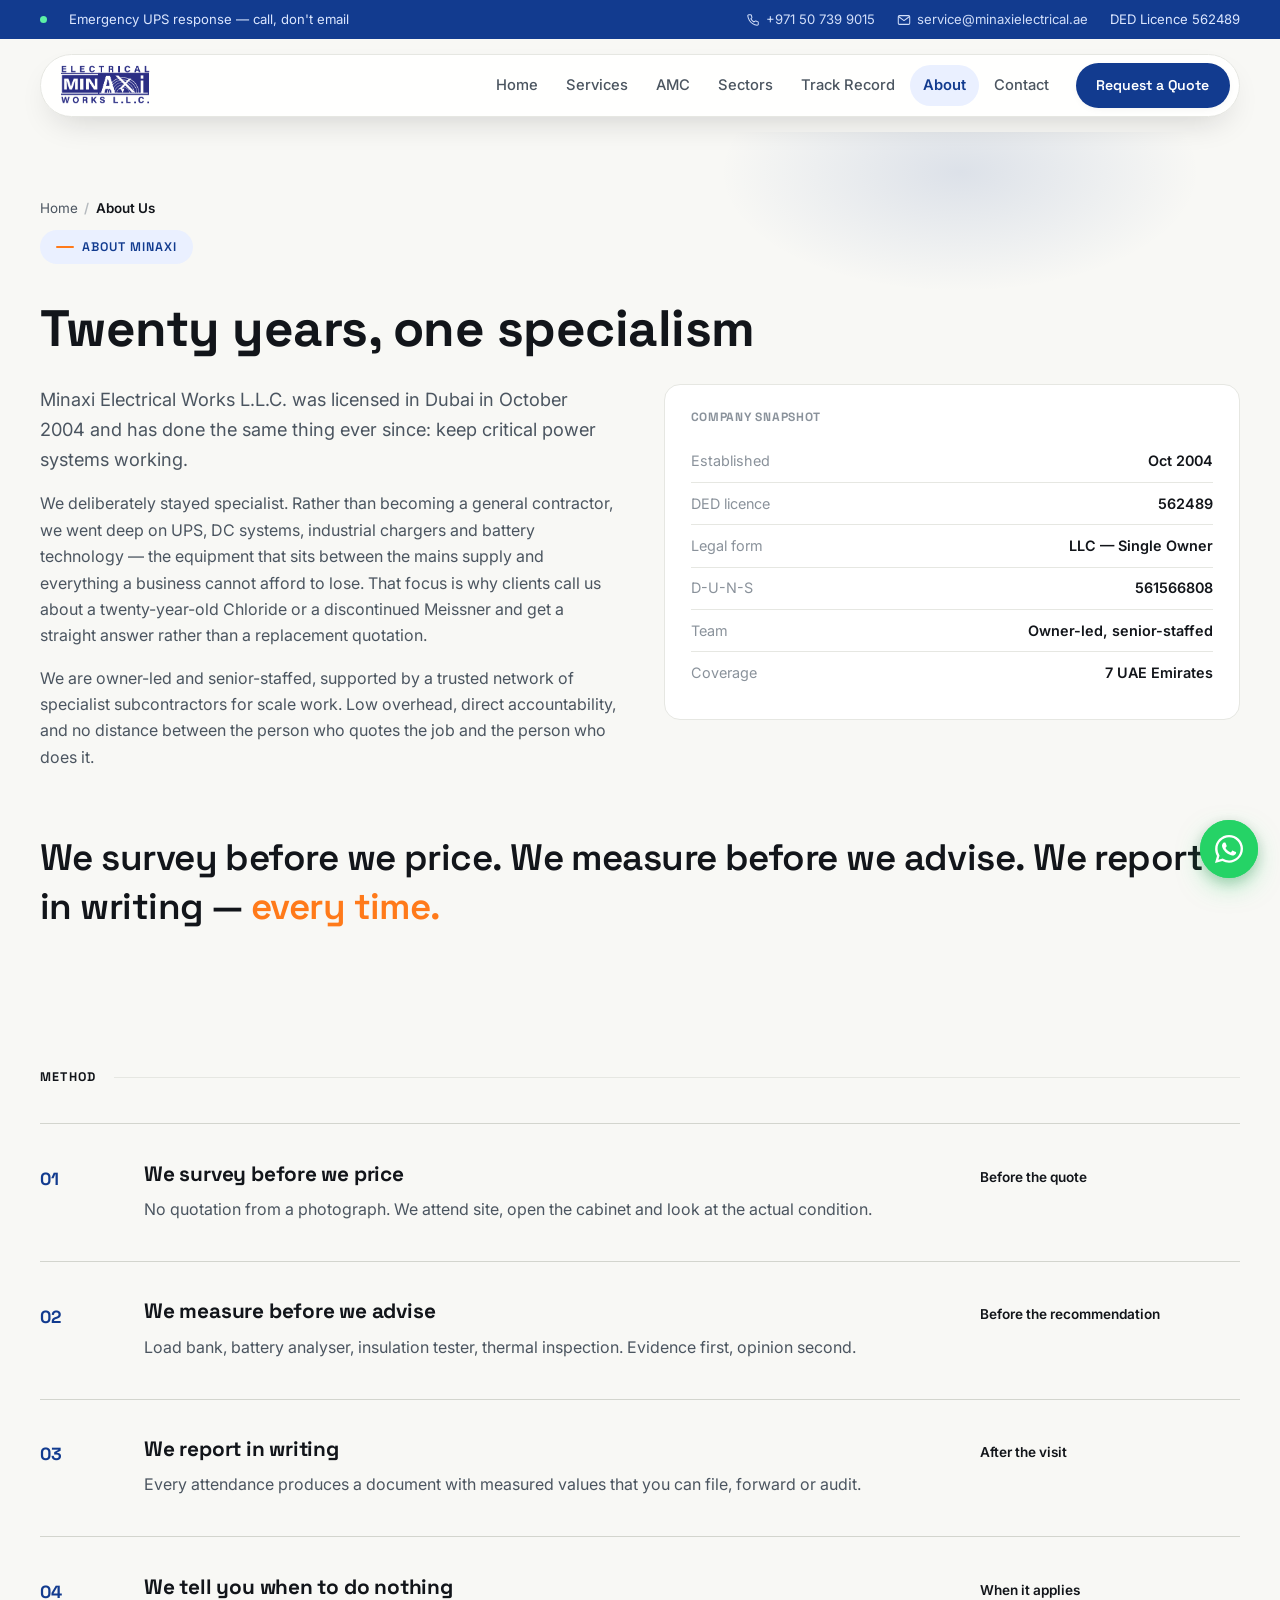
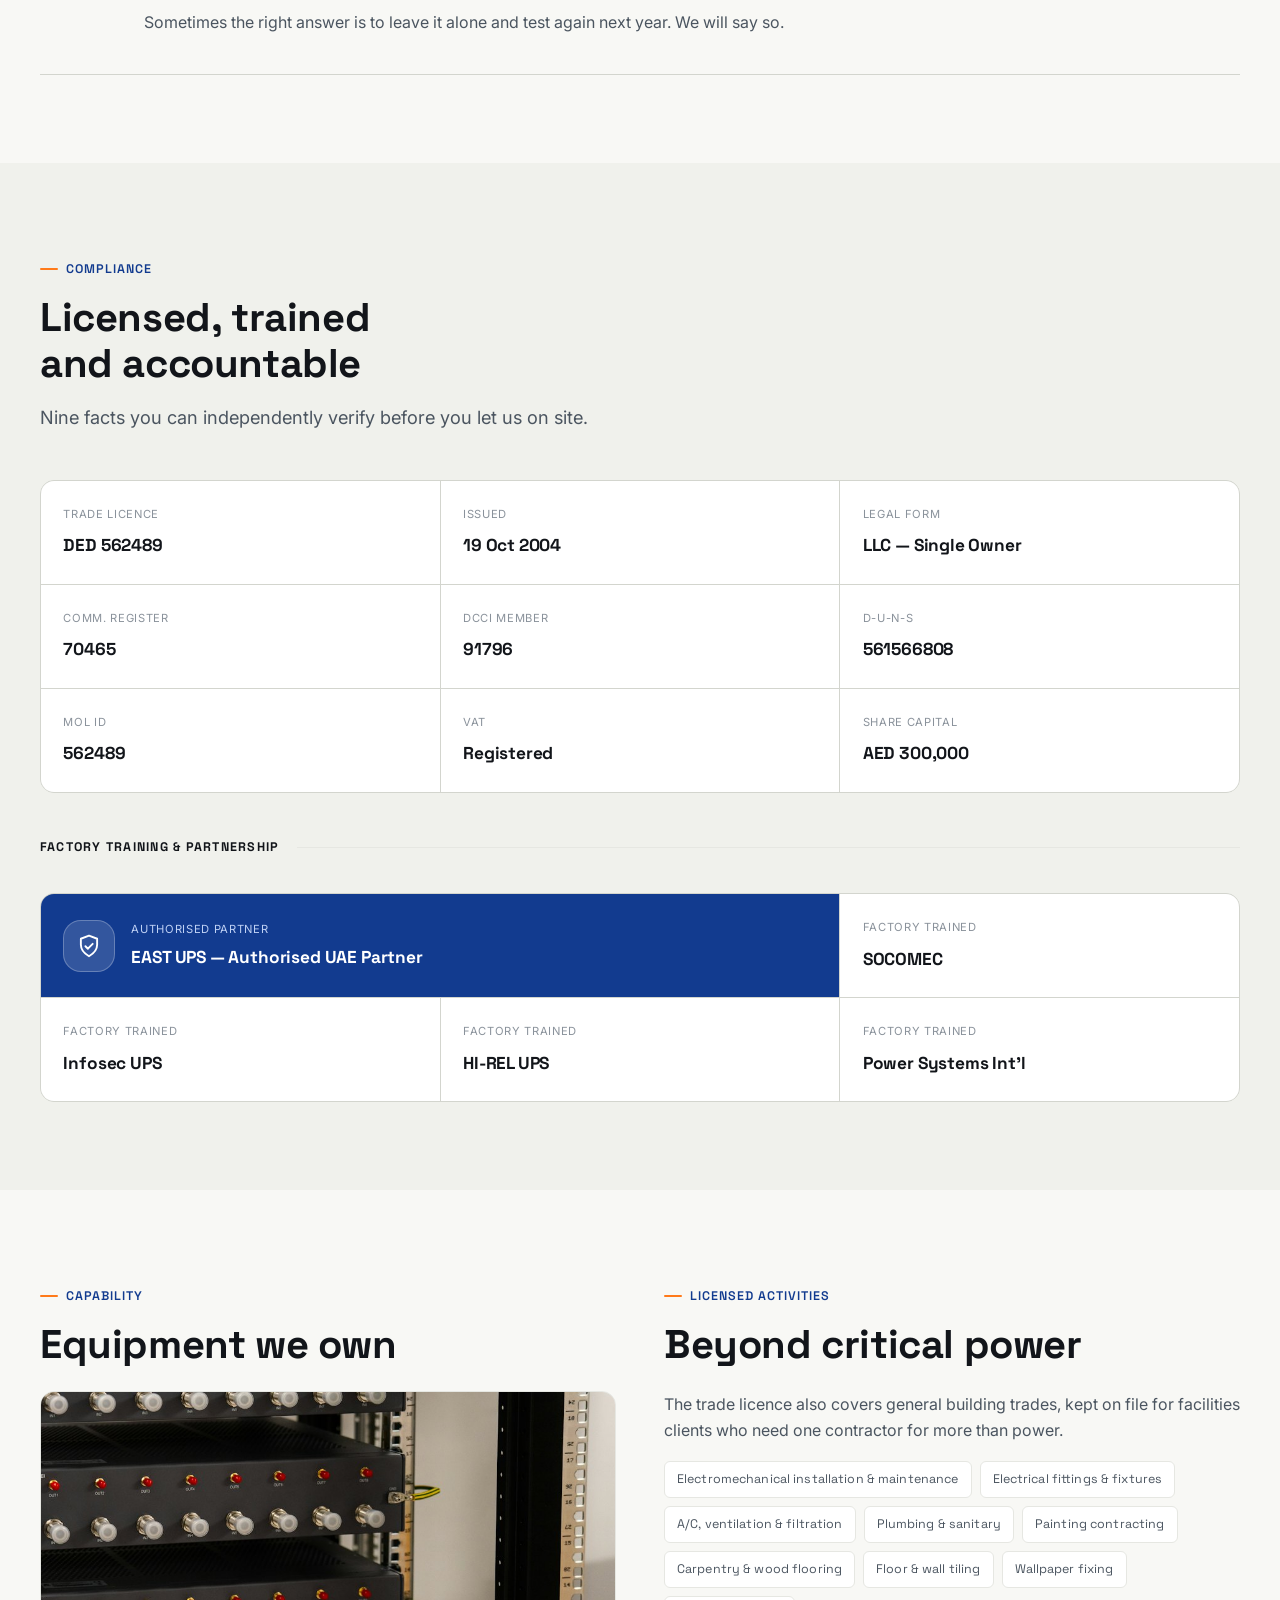
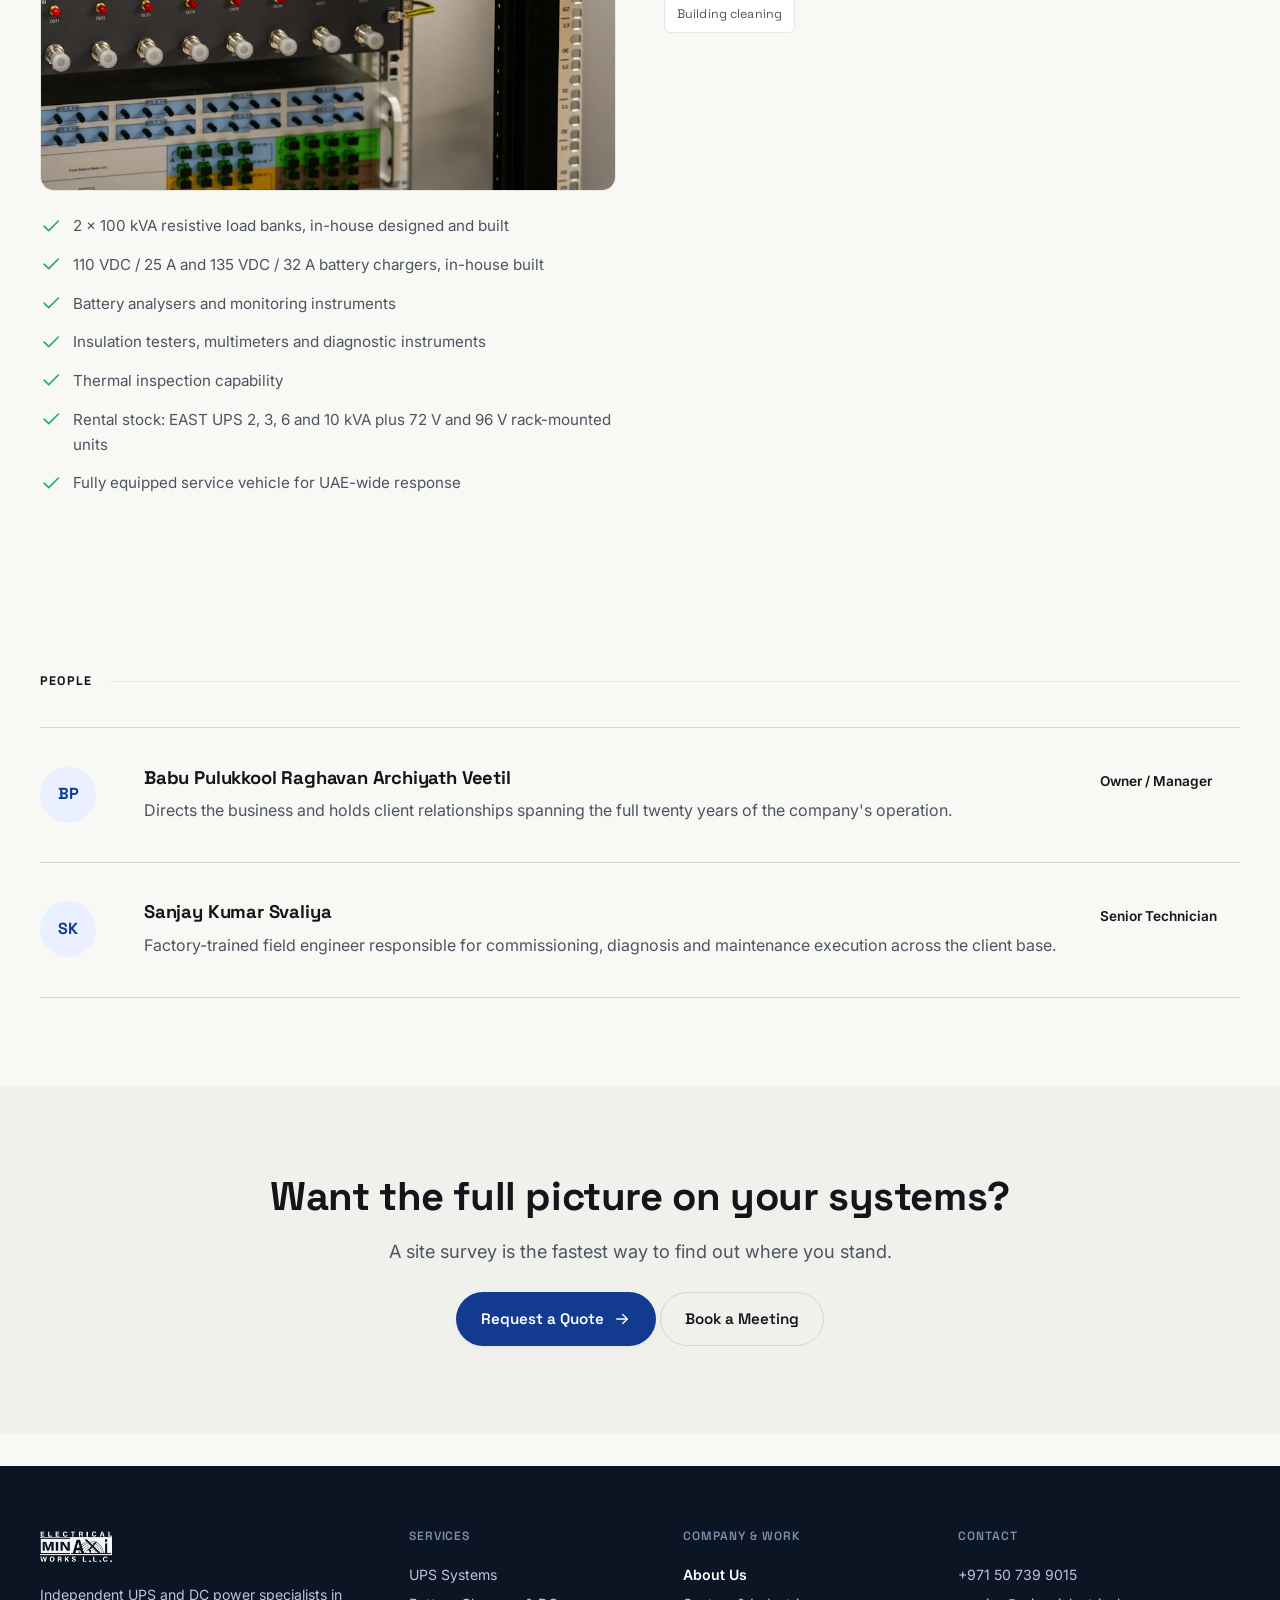
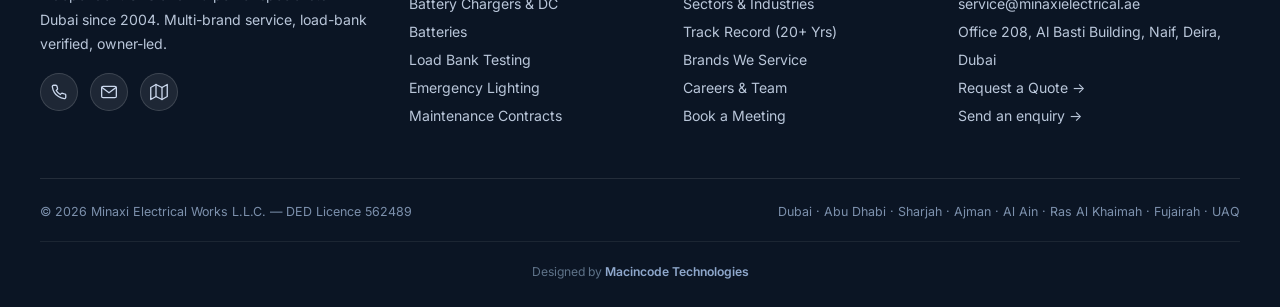
==== commit 1f40fa70: "fix: mobile overflow on forms, style careers job cards, dedupe contact booking CTA, remove unused su" ====
--- a/about.html
+++ b/about.html
@@ -38,13 +38,13 @@
 <meta name="theme-color" content="#123B8F" media="(prefers-color-scheme: light)">
 <meta name="theme-color" content="#060A12" media="(prefers-color-scheme: dark)">
 <link rel="icon" type="image/svg+xml" href="assets/favicon.svg?v=2">
-<link rel="apple-touch-icon" href="assets/logo.png">
+<link rel="apple-touch-icon" href="assets/logo.png?v=2">
 
 <!-- Fonts & Performance Preconnect -->
 <link rel="preconnect" href="https://fonts.googleapis.com">
 <link rel="preconnect" href="https://fonts.gstatic.com" crossorigin>
 <link href="https://fonts.googleapis.com/css2?family=Space+Grotesk:wght@500;600;700&family=Inter:wght@400;500;600;700&display=swap" rel="stylesheet">
-<link rel="stylesheet" href="css/style.css?v=5">
+<link rel="stylesheet" href="css/style.css?v=7">
 
 <!-- Schema.org Structured Data -->
 <script type="application/ld+json">
@@ -114,8 +114,8 @@
   <div class="container">
     <a class="brand" href="index.html" aria-label="Minaxi Electrical Works Home">
       <picture>
-        <source srcset="assets/logo-white.png" media="(prefers-color-scheme: dark)">
-        <img class="brand-logo" src="assets/logo.png" alt="Minaxi Electrical Works L.L.C." width="140" height="42">
+        <source srcset="assets/logo-white.png?v=2" media="(prefers-color-scheme: dark)">
+        <img class="brand-logo" src="assets/logo.png?v=2" alt="Minaxi Electrical Works L.L.C." width="140" height="42">
       </picture>
     </a>
     <button class="menu-toggle" id="menuToggle" aria-expanded="false" aria-label="Toggle navigation menu"><i class="icon" data-icon="menu"></i></button>
@@ -304,7 +304,7 @@
     <div class="fgrid">
       <div>
         <div class="foot-brand">
-          <img class="foot-logo" src="assets/logo-white.png" alt="Minaxi Electrical Works L.L.C." width="140" height="42">
+          <img class="foot-logo" src="assets/logo-white.png?v=2" alt="Minaxi Electrical Works L.L.C." width="140" height="42">
         </div>
         <p>Independent UPS and DC power specialists in Dubai since 2004. Multi-brand service, load-bank verified, owner-led.</p>
         <div class="social-list">
@@ -354,34 +354,6 @@
   </div>
 </footer>
 
-<div class="modal-overlay" id="surveyModal" aria-hidden="true">
-  <div class="modal-panel" role="dialog" aria-modal="true" aria-labelledby="surveyModalTitle">
-    <button class="modal-close" id="surveyModalClose" aria-label="Close dialog">&times;</button>
-    <span class="eyebrow">Site Survey</span>
-    <h3 id="surveyModalTitle" class="h3" style="font-size:1.5rem;margin-top:.6rem">Request a site survey</h3>
-    <p class="muted" style="margin-top:.5rem">Takes about a minute. We usually call back within one working day.</p>
-    <form class="enquiry" id="surveyForm" novalidate style="margin-top:1.4rem">
-      <div class="row2">
-        <div class="field"><label for="sv-name">Name *</label><input id="sv-name" name="name" required></div>
-        <div class="field"><label for="sv-company">Company</label><input id="sv-company" name="company"></div>
-      </div>
-      <div class="row2">
-        <div class="field"><label for="sv-phone">Phone *</label><input id="sv-phone" name="phone" type="tel" required></div>
-        <div class="field"><label for="sv-email">Email *</label><input id="sv-email" name="email" type="email" required></div>
-      </div>
-      <div class="row2">
-        <div class="field"><label for="sv-emirate">Site location</label>
-          <select id="sv-emirate" name="emirate"><option>Dubai</option><option>Abu Dhabi</option><option>Sharjah</option><option>Ajman</option><option>Al Ain</option><option>Ras Al Khaimah</option><option>Fujairah</option><option>Umm Al Quwain</option></select>
-        </div>
-        <div class="field"><label for="sv-date">Preferred date</label><input id="sv-date" name="date" type="date"></div>
-      </div>
-      <div class="field"><label for="sv-equip">What needs surveying?</label><textarea id="sv-equip" name="details" placeholder="e.g. 20 kVA Socomec UPS, installed ~2012, showing low battery alarms"></textarea></div>
-      <div><button class="btn btn-primary btn-block" type="submit">Send request <i class="icon icon-r" data-icon="arrow-right" style="width:18px;height:18px"></i></button></div>
-      <p class="formnote">We reply within one working day. For anything urgent, call <a href="tel:+971507399015" style="color:var(--brand);font-weight:600">+971 50 739 9015</a> instead.</p>
-    </form>
-  </div>
-</div>
-
 <a class="whatsapp-fab" href="https://wa.me/971507399015?text=Hi%20Minaxi%2C%20I%27d%20like%20to%20ask%20about%20a%20UPS%2FDC%20system." target="_blank" rel="noopener noreferrer" aria-label="Chat with us on WhatsApp">
   <span class="wa-ring" aria-hidden="true"></span>
   <svg viewBox="0 0 24 24" fill="#fff" aria-hidden="true"><path d="M17.472 14.382c-.297-.149-1.758-.867-2.03-.967-.273-.099-.471-.148-.67.15-.197.297-.767.966-.94 1.164-.173.199-.347.223-.644.075-.297-.15-1.255-.463-2.39-1.475-.883-.788-1.48-1.761-1.653-2.059-.173-.297-.018-.458.13-.606.134-.133.298-.347.446-.52.149-.174.198-.298.298-.497.099-.198.05-.371-.025-.52-.075-.149-.669-1.612-.916-2.207-.242-.579-.487-.5-.669-.51-.173-.008-.371-.01-.57-.01-.198 0-.52.074-.792.372-.272.297-1.04 1.016-1.04 2.479 0 1.462 1.065 2.875 1.213 3.074.149.198 2.096 3.2 5.077 4.487.709.306 1.262.489 1.694.625.712.227 1.36.195 1.871.118.571-.085 1.758-.719 2.006-1.413.248-.694.248-1.289.173-1.413-.074-.124-.272-.198-.57-.347m-5.421 7.403h-.004a9.87 9.87 0 0 1-5.031-1.378l-.361-.214-3.741.982.998-3.648-.235-.374a9.86 9.86 0 0 1-1.51-5.26c.001-5.45 4.436-9.884 9.888-9.884 2.64 0 5.122 1.03 6.988 2.898a9.825 9.825 0 0 1 2.893 6.994c-.003 5.45-4.437 9.884-9.885 9.884M20.52 3.449C18.24 1.245 15.24 0 12.045 0 5.463 0 .104 5.36.101 11.943c0 2.105.549 4.16 1.595 5.985L0 24l6.335-1.652a11.882 11.882 0 0 0 5.71 1.447h.005c6.585 0 11.946-5.363 11.949-11.945a11.86 11.86 0 0 0-3.48-8.401"/></svg>
--- a/css/style.css
+++ b/css/style.css
@@ -123,6 +123,8 @@
 
 .grid{display:grid;gap:1.5rem}
 .grid-2{grid-template-columns:repeat(2,1fr)}
+.grid>*,.row2>*{min-width:0}
+.field input,.field select,.field textarea{max-width:100%}
 .grid-3{grid-template-columns:repeat(3,1fr)}
 .grid-4{grid-template-columns:repeat(4,1fr)}
 .grid-5{grid-template-columns:repeat(5,1fr)}
@@ -207,13 +209,7 @@
 }
 .brand{display:flex;align-items:center;gap:.7rem;text-decoration:none}
 .brand picture{display:inline-flex;align-items:center}
-.brand-logo{height:42px;width:auto;display:block;transition:filter .2s ease, opacity .2s ease}
-
-@media (prefers-color-scheme: dark){
-  .brand-logo{
-    filter: brightness(0) invert(1);
-  }
-}
+.brand-logo{height:42px;width:auto;display:block;transition:opacity .2s ease}
 
 nav.main{margin-left:auto;display:flex;gap:.15rem;align-items:center}
 nav.main a:not(.btn){
@@ -370,12 +366,12 @@
 
 /* ---------- rule label (section-marker alternative to eyebrow) ---------- */
 .rule-label{
-  display:flex;align-items:center;gap:1.1rem;color:var(--ink-3);
-  font-family:"Space Grotesk",sans-serif;font-size:.74rem;letter-spacing:.1em;text-transform:uppercase;
-  margin-bottom:2.2rem;
+  display:flex;align-items:center;gap:1.1rem;color:var(--brand);
+  font-family:"Space Grotesk",sans-serif;font-size:.78rem;letter-spacing:.1em;text-transform:uppercase;
+  margin-bottom:2.2rem;font-weight:600;
 }
 .rule-label::after{content:"";flex:1;height:1px;background:var(--line)}
-.rule-label b{color:var(--ink);font-weight:600}
+.rule-label b{color:var(--ink);font-weight:700}
 
 /* ---------- index list (numbered rows — replaces generic icon-card grids) ---------- */
 .index-list{border-top:1px solid var(--line-strong)}
@@ -384,13 +380,13 @@
   padding:2.4rem 0;border-bottom:1px solid var(--line-strong);
 }
 .index-row .num{
-  font-family:"Space Grotesk",sans-serif;font-size:1rem;color:var(--line-strong);
-  font-weight:500;padding-top:.2rem;transition:color .2s ease;
-}
-.index-row:hover .num{color:var(--accent)}
+  font-family:"Space Grotesk",sans-serif;font-size:1.1rem;color:var(--brand);
+  font-weight:700;padding-top:.15rem;letter-spacing:-.02em;transition:color .2s ease, transform .2s ease;
+}
+.index-row:hover .num{color:var(--accent);transform:translateX(2px)}
 .index-row h3{font-size:1.3rem;margin-bottom:.6rem}
-.index-row .meta{font-size:.85rem;color:var(--ink-3);padding-top:.2rem}
-.index-row .meta strong{display:block;color:var(--ink-2);font-weight:600;margin-bottom:.3rem}
+.index-row .meta{font-size:.85rem;color:var(--ink-2);padding-top:.2rem}
+.index-row .meta strong{display:block;color:var(--ink);font-weight:600;margin-bottom:.3rem}
 @media (max-width:760px){
   .index-row{grid-template-columns:3rem 1fr;padding:1.8rem 0}
   .index-row .meta{grid-column:2;padding-top:.6rem}
@@ -410,9 +406,9 @@
 .t-step:last-child{padding-bottom:0}
 .t-step .t-dot{
   position:absolute;left:-1.05rem;top:0;width:2.1rem;height:2.1rem;border-radius:50%;
-  background:var(--surface);border:1px solid var(--brand);color:var(--brand);
+  background:var(--surface);border:1.5px solid var(--brand);color:var(--brand);
   display:flex;align-items:center;justify-content:center;
-  font-family:"Space Grotesk",sans-serif;font-size:.72rem;font-weight:600;
+  font-family:"Space Grotesk",sans-serif;font-size:.82rem;font-weight:700;
 }
 .t-step:last-child .t-dot{background:var(--brand);color:#fff}
 .t-step h3{font-size:1.08rem;margin-bottom:.4rem}
@@ -426,7 +422,7 @@
 }
 .sector-thumb{width:100%;aspect-ratio:4/3;object-fit:cover;border-radius:var(--radius-sm);margin-bottom:1rem;display:block;filter:saturate(.92)}
 .section-photo{width:100%;aspect-ratio:16/10;object-fit:cover;border-radius:var(--radius-md);margin-bottom:1.4rem;display:block;border:1px solid var(--line)}
-.directory-row .d-head .num{font-family:"Space Grotesk",sans-serif;font-size:.78rem;color:var(--ink-3);display:block;margin-bottom:.6rem}
+.directory-row .d-head .num{font-family:"Space Grotesk",sans-serif;font-size:.84rem;font-weight:700;color:var(--brand);display:block;margin-bottom:.6rem;letter-spacing:.02em}
 .directory-row .d-head h3{font-size:1.4rem}
 .directory-row .d-head .range{font-family:"Space Grotesk",sans-serif;font-size:.78rem;color:var(--accent);display:block;margin-top:.6rem}
 .directory-row .who{margin-top:1rem;font-size:.82rem;color:var(--ink-3);line-height:1.9;border-top:1px solid var(--line);padding-top:.9rem}
@@ -538,7 +534,14 @@
 }
 .svc-tile:hover{transform:translateY(-4px);box-shadow:var(--shadow-md);border-color:var(--brand)}
 .svc-tile .row{display:flex;align-items:center;justify-content:space-between}
-.svc-tile .num{font-family:"Space Grotesk",sans-serif;font-size:.8rem;color:var(--line-strong);font-weight:500}
+.svc-tile .num{
+  font-family:"Space Grotesk",sans-serif;
+  font-size:.9rem;
+  color:var(--brand);
+  font-weight:700;
+  letter-spacing:-.01em;
+  transition:color .2s ease;
+}
 .svc-tile:hover .num{color:var(--accent)}
 .svc-tile .row .icon{color:var(--brand);width:19px;height:19px;transition:transform .25s ease}
 .svc-tile:hover .row .icon{transform:scale(1.18) rotate(-4deg)}
@@ -660,7 +663,13 @@
 .sector-card{background:var(--surface);border:1px solid var(--line);border-radius:var(--radius-lg);padding:1.9rem;display:flex;flex-direction:column;gap:.9rem}
 .sector-card .who{font-size:.82rem;color:var(--ink-3);padding-top:.9rem;border-top:1px solid var(--line);line-height:1.8}
 
-.method-num{font-family:"Space Grotesk";font-weight:800;font-size:1.6rem;color:var(--line-strong)}
+.method-num{
+  font-family:"Space Grotesk",sans-serif;
+  font-weight:800;
+  font-size:1.6rem;
+  color:var(--brand);
+  letter-spacing:-.02em;
+}
 
 /* ---------- people ---------- */
 .people-card{display:flex;gap:1.1rem;align-items:flex-start}
@@ -804,6 +813,16 @@
 .reveal.in{opacity:1;transform:none}
 @media (prefers-reduced-motion: reduce){.reveal{opacity:1;transform:none;transition:none}}
 
+
+/* ---------- careers: job cards ---------- */
+.job-card{display:flex;flex-direction:column;justify-content:space-between;gap:1.6rem;padding:1.8rem;background:var(--surface);border:1px solid var(--line);border-radius:var(--radius-md);transition:border-color .2s ease,box-shadow .2s ease,transform .2s ease}
+.job-card:hover{border-color:var(--brand);box-shadow:0 14px 32px -18px color-mix(in srgb,var(--brand) 45%,transparent);transform:translateY(-3px)}
+.job-header{display:flex;align-items:flex-start;justify-content:space-between;gap:.8rem}
+.job-header .badge-pill{flex:none;font-size:.72rem;padding:.3rem .7rem}
+.job-meta{display:flex;flex-wrap:wrap;gap:.5rem;margin-top:1.1rem}
+.job-tag{display:inline-flex;align-items:center;gap:.4rem;font-family:"Space Grotesk",sans-serif;font-size:.76rem;padding:.4rem .7rem;border:1px solid var(--line);border-radius:var(--radius-tag);color:var(--ink-2);background:var(--surface-2)}
+.job-tag .icon{color:var(--brand)}
+
 /* ---------- responsive ---------- */
 @media (max-width:1080px){
   .grid-4{grid-template-columns:repeat(2,1fr)}
@@ -814,9 +833,9 @@
   .stats-strip .stat:nth-child(odd){border-left:0}
 }
 @media (max-width:860px){
-  .grid-3,.grid-2{grid-template-columns:1fr}
+  .grid-3,.grid-2{grid-template-columns:minmax(0,1fr)}
   .grid-5{grid-template-columns:repeat(2,1fr)}
-  .row2{grid-template-columns:1fr}
+  .row2{grid-template-columns:minmax(0,1fr)}
   section{padding:3.6rem 0}
 }
 @media (max-width:600px){
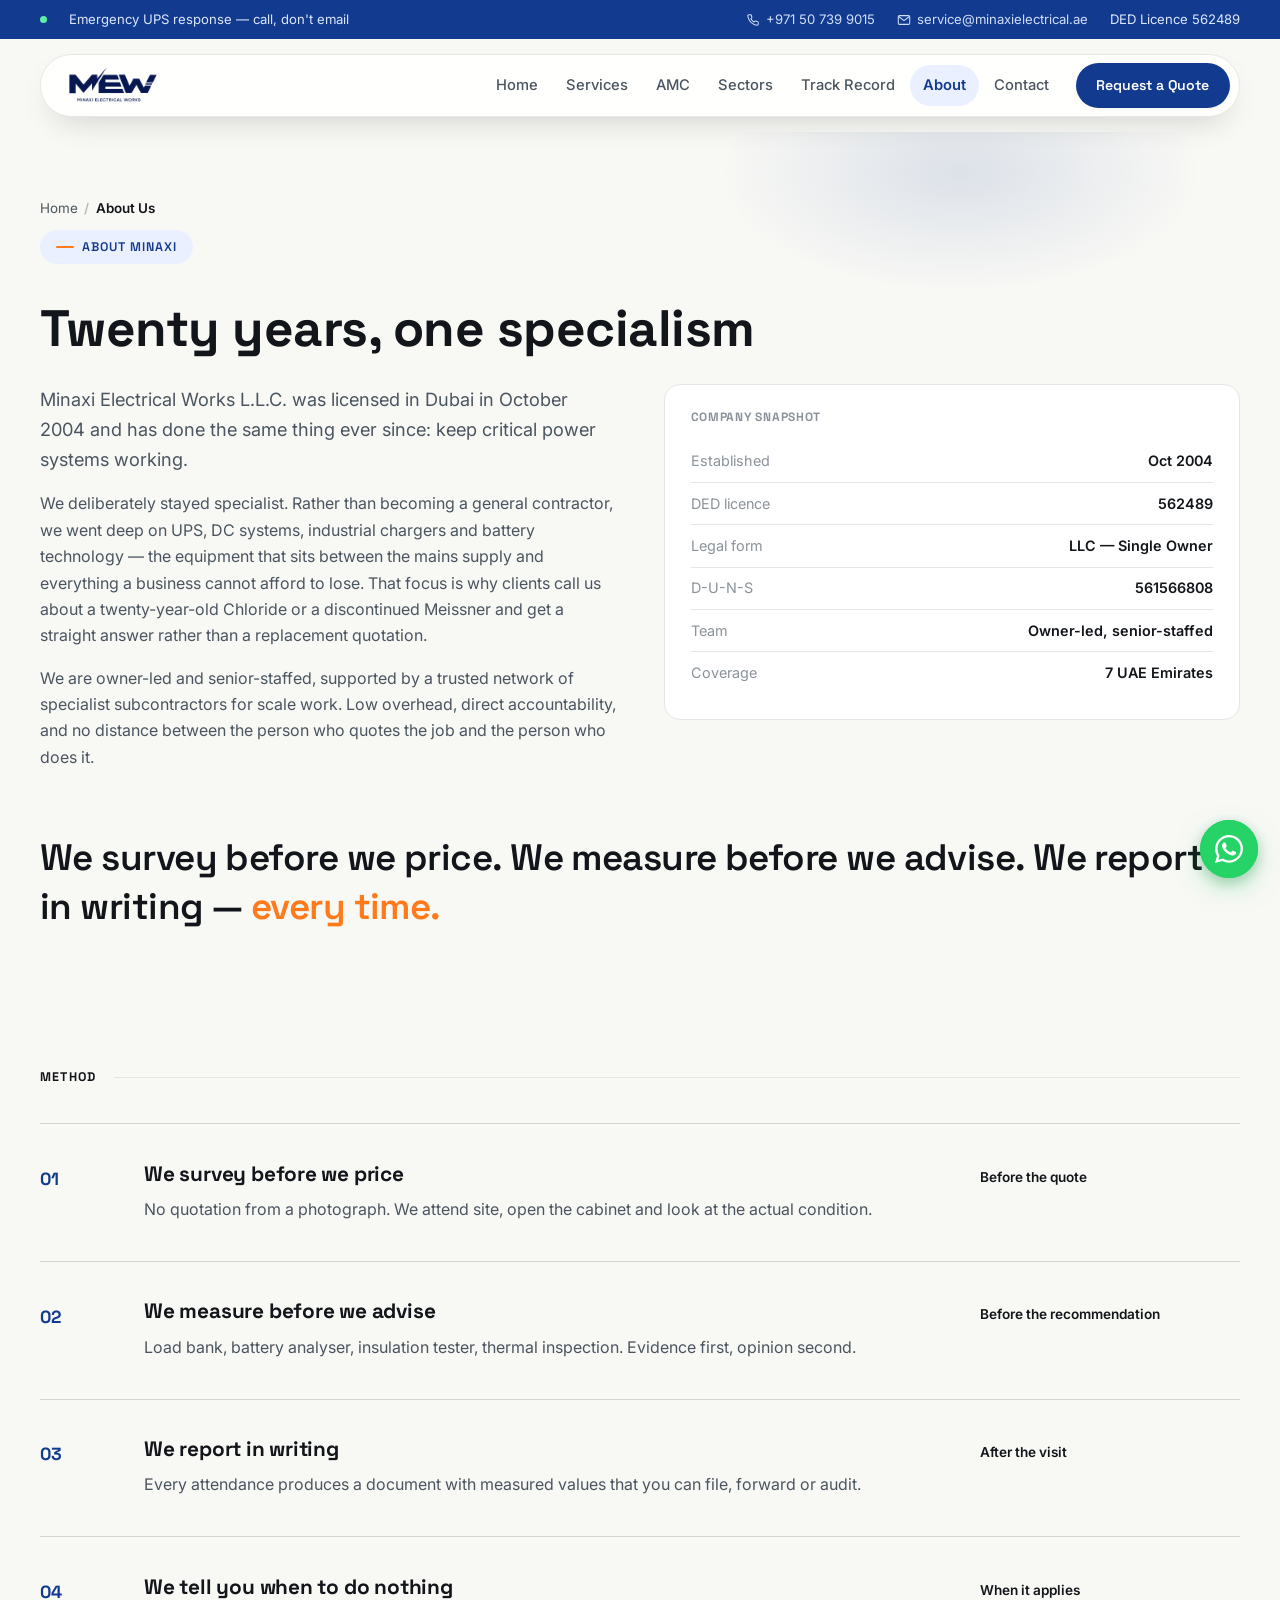
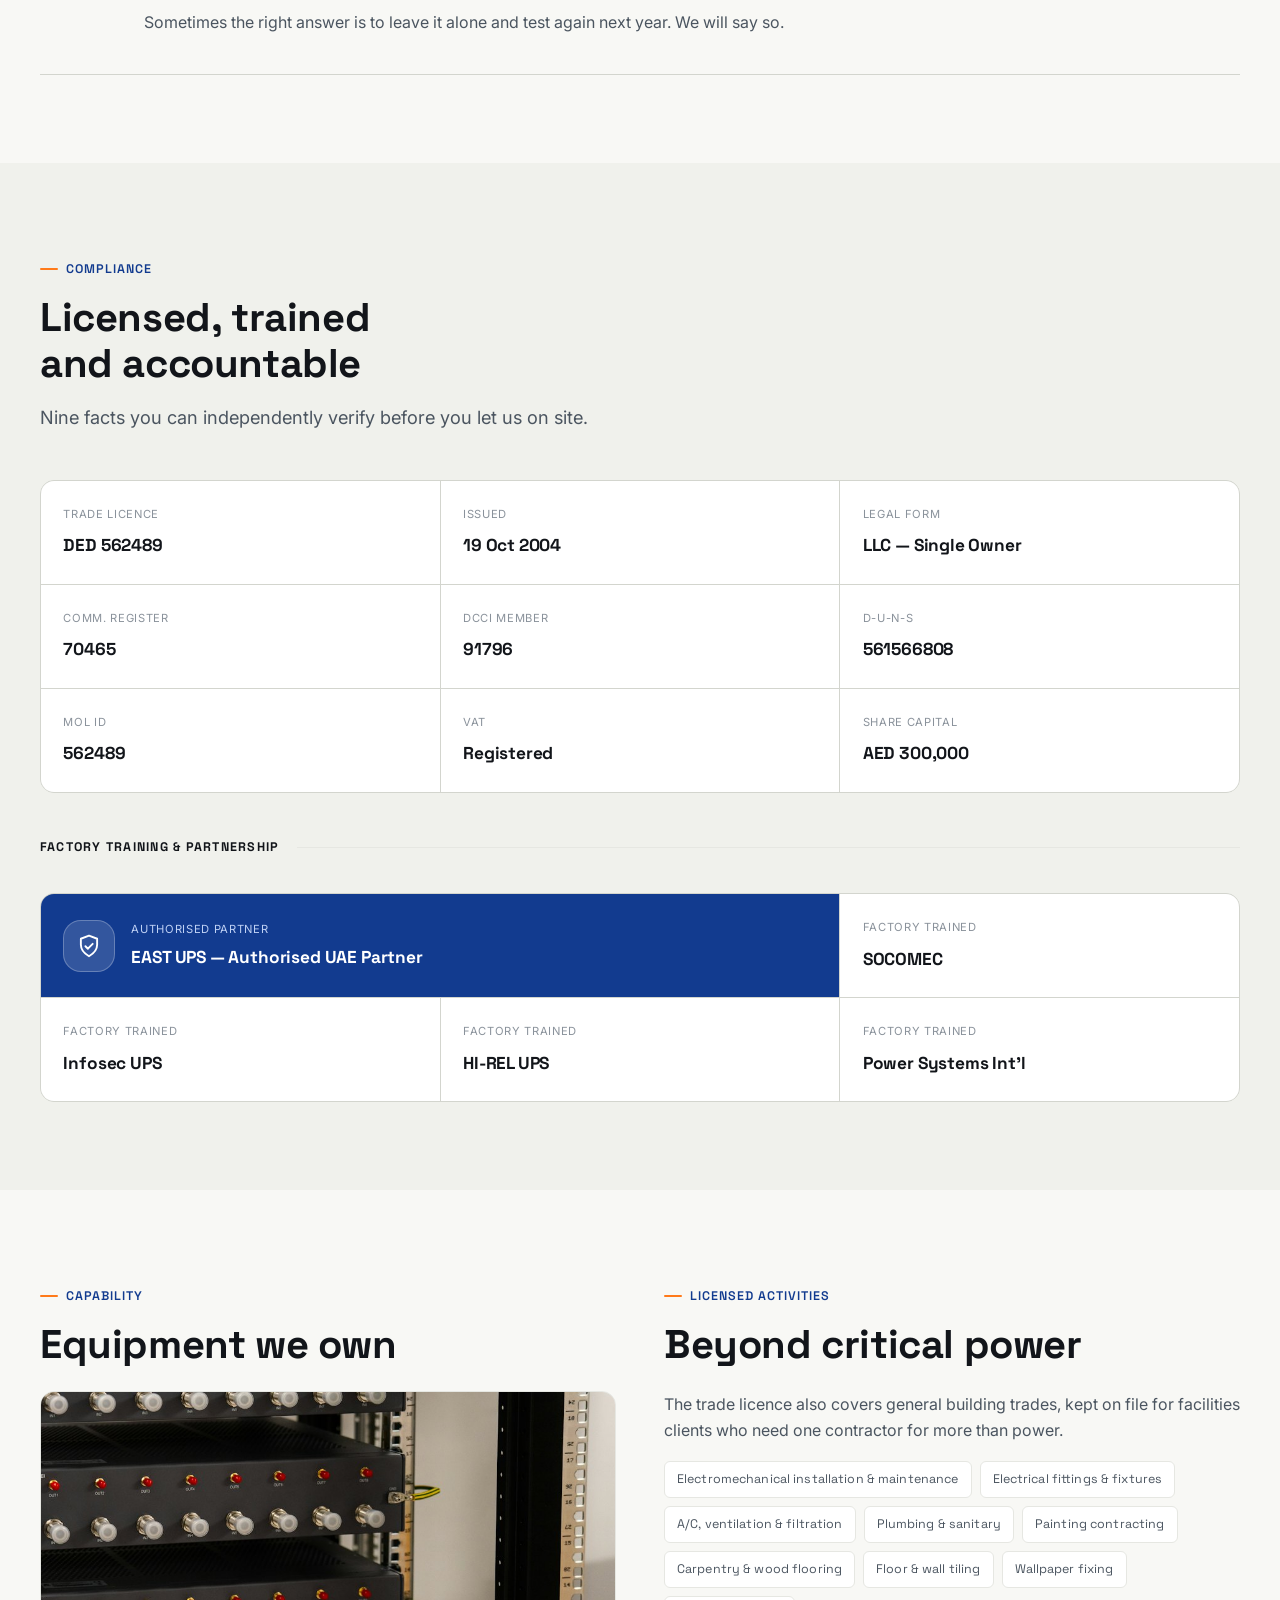
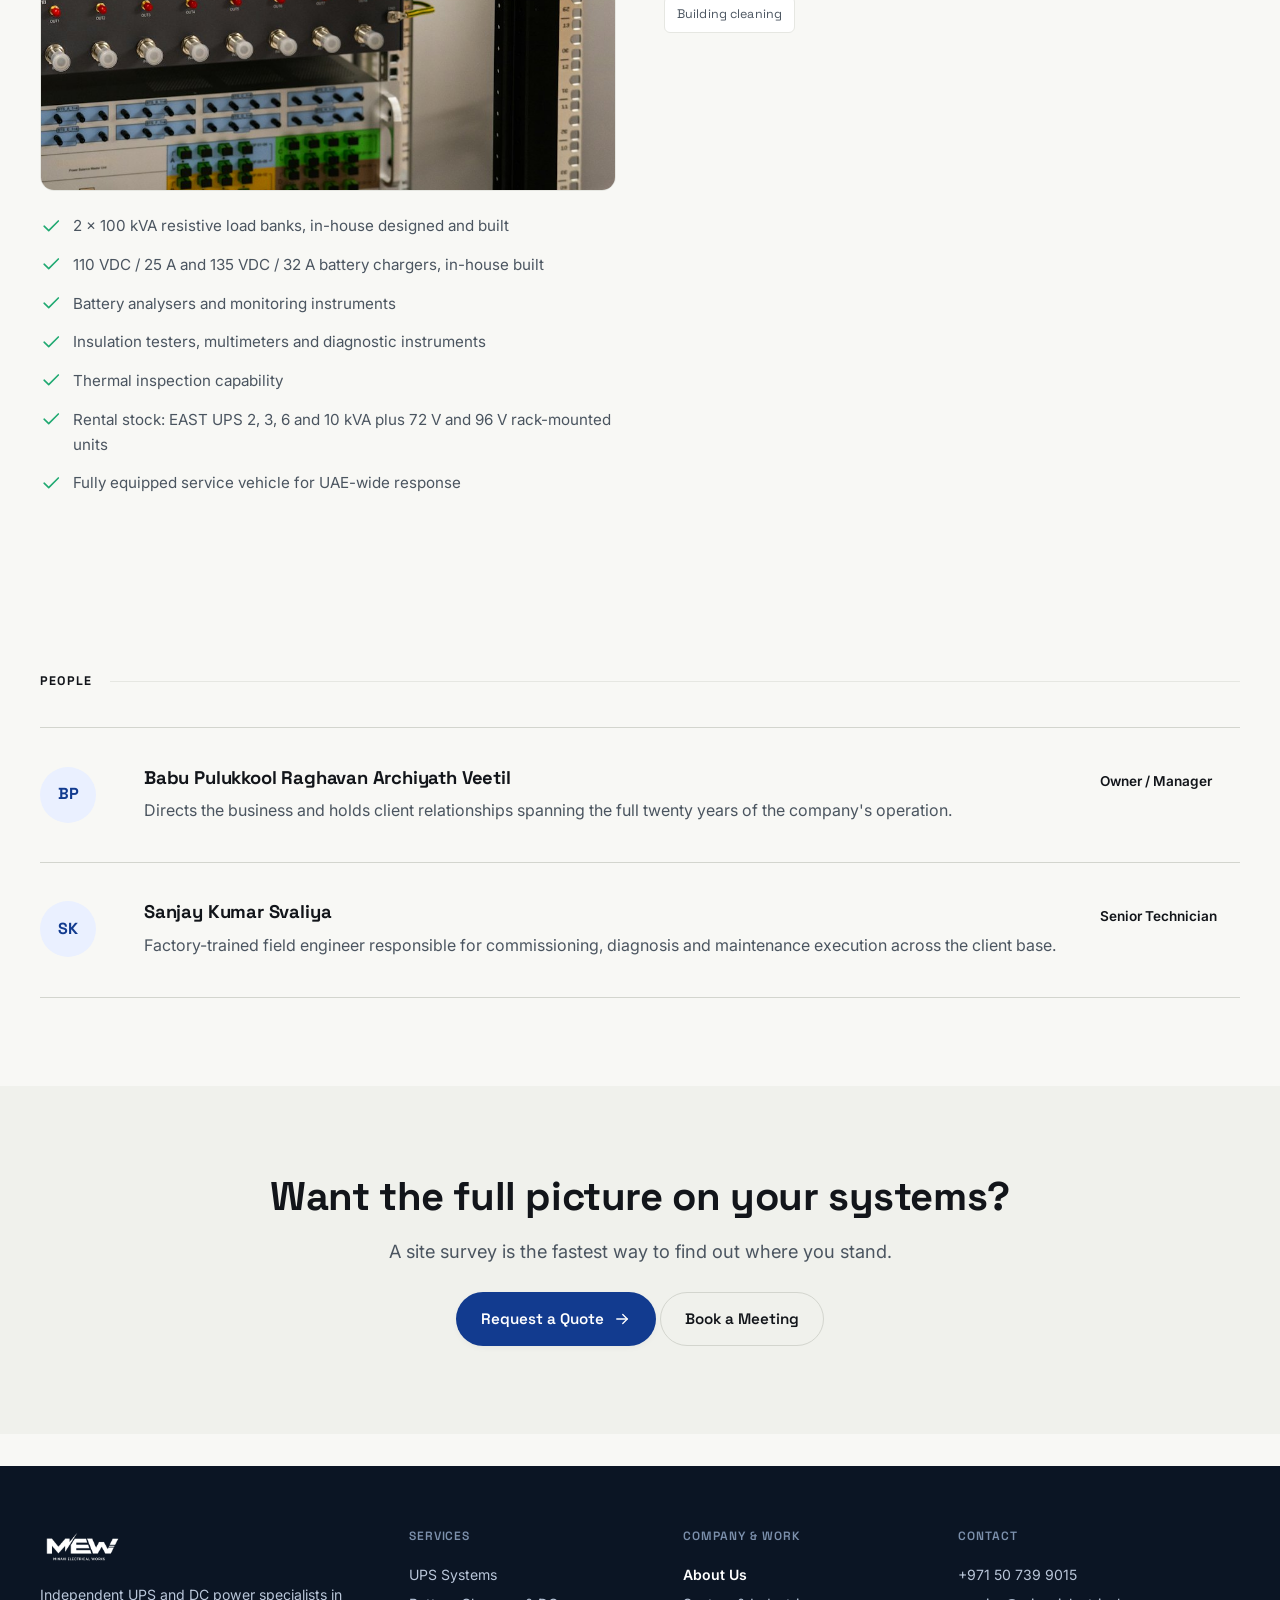
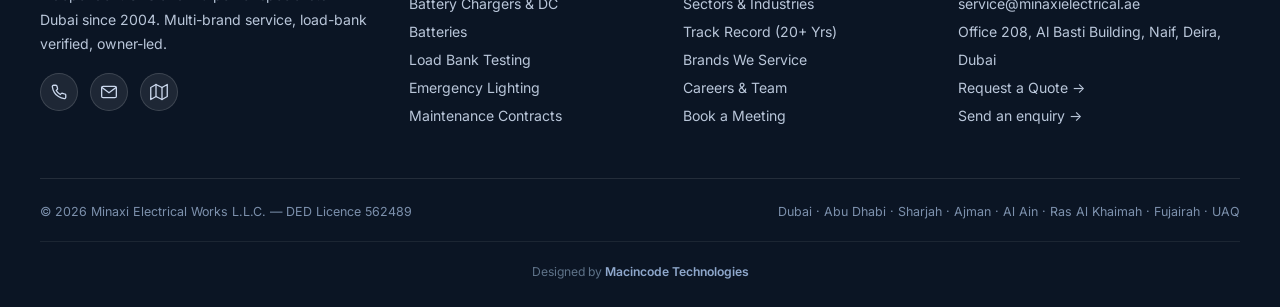
==== commit 4e0d0546: "Logo update" ====
--- a/about.html
+++ b/about.html
@@ -44,7 +44,7 @@
 <link rel="preconnect" href="https://fonts.googleapis.com">
 <link rel="preconnect" href="https://fonts.gstatic.com" crossorigin>
 <link href="https://fonts.googleapis.com/css2?family=Space+Grotesk:wght@500;600;700&family=Inter:wght@400;500;600;700&display=swap" rel="stylesheet">
-<link rel="stylesheet" href="css/style.css?v=7">
+<link rel="stylesheet" href="css/style.css?v=6">
 
 <!-- Schema.org Structured Data -->
 <script type="application/ld+json">
@@ -354,6 +354,34 @@
   </div>
 </footer>
 
+<div class="modal-overlay" id="surveyModal" aria-hidden="true">
+  <div class="modal-panel" role="dialog" aria-modal="true" aria-labelledby="surveyModalTitle">
+    <button class="modal-close" id="surveyModalClose" aria-label="Close dialog">&times;</button>
+    <span class="eyebrow">Site Survey</span>
+    <h3 id="surveyModalTitle" class="h3" style="font-size:1.5rem;margin-top:.6rem">Request a site survey</h3>
+    <p class="muted" style="margin-top:.5rem">Takes about a minute. We usually call back within one working day.</p>
+    <form class="enquiry" id="surveyForm" novalidate style="margin-top:1.4rem">
+      <div class="row2">
+        <div class="field"><label for="sv-name">Name *</label><input id="sv-name" name="name" required></div>
+        <div class="field"><label for="sv-company">Company</label><input id="sv-company" name="company"></div>
+      </div>
+      <div class="row2">
+        <div class="field"><label for="sv-phone">Phone *</label><input id="sv-phone" name="phone" type="tel" required></div>
+        <div class="field"><label for="sv-email">Email *</label><input id="sv-email" name="email" type="email" required></div>
+      </div>
+      <div class="row2">
+        <div class="field"><label for="sv-emirate">Site location</label>
+          <select id="sv-emirate" name="emirate"><option>Dubai</option><option>Abu Dhabi</option><option>Sharjah</option><option>Ajman</option><option>Al Ain</option><option>Ras Al Khaimah</option><option>Fujairah</option><option>Umm Al Quwain</option></select>
+        </div>
+        <div class="field"><label for="sv-date">Preferred date</label><input id="sv-date" name="date" type="date"></div>
+      </div>
+      <div class="field"><label for="sv-equip">What needs surveying?</label><textarea id="sv-equip" name="details" placeholder="e.g. 20 kVA Socomec UPS, installed ~2012, showing low battery alarms"></textarea></div>
+      <div><button class="btn btn-primary btn-block" type="submit">Send request <i class="icon icon-r" data-icon="arrow-right" style="width:18px;height:18px"></i></button></div>
+      <p class="formnote">We reply within one working day. For anything urgent, call <a href="tel:+971507399015" style="color:var(--brand);font-weight:600">+971 50 739 9015</a> instead.</p>
+    </form>
+  </div>
+</div>
+
 <a class="whatsapp-fab" href="https://wa.me/971507399015?text=Hi%20Minaxi%2C%20I%27d%20like%20to%20ask%20about%20a%20UPS%2FDC%20system." target="_blank" rel="noopener noreferrer" aria-label="Chat with us on WhatsApp">
   <span class="wa-ring" aria-hidden="true"></span>
   <svg viewBox="0 0 24 24" fill="#fff" aria-hidden="true"><path d="M17.472 14.382c-.297-.149-1.758-.867-2.03-.967-.273-.099-.471-.148-.67.15-.197.297-.767.966-.94 1.164-.173.199-.347.223-.644.075-.297-.15-1.255-.463-2.39-1.475-.883-.788-1.48-1.761-1.653-2.059-.173-.297-.018-.458.13-.606.134-.133.298-.347.446-.52.149-.174.198-.298.298-.497.099-.198.05-.371-.025-.52-.075-.149-.669-1.612-.916-2.207-.242-.579-.487-.5-.669-.51-.173-.008-.371-.01-.57-.01-.198 0-.52.074-.792.372-.272.297-1.04 1.016-1.04 2.479 0 1.462 1.065 2.875 1.213 3.074.149.198 2.096 3.2 5.077 4.487.709.306 1.262.489 1.694.625.712.227 1.36.195 1.871.118.571-.085 1.758-.719 2.006-1.413.248-.694.248-1.289.173-1.413-.074-.124-.272-.198-.57-.347m-5.421 7.403h-.004a9.87 9.87 0 0 1-5.031-1.378l-.361-.214-3.741.982.998-3.648-.235-.374a9.86 9.86 0 0 1-1.51-5.26c.001-5.45 4.436-9.884 9.888-9.884 2.64 0 5.122 1.03 6.988 2.898a9.825 9.825 0 0 1 2.893 6.994c-.003 5.45-4.437 9.884-9.885 9.884M20.52 3.449C18.24 1.245 15.24 0 12.045 0 5.463 0 .104 5.36.101 11.943c0 2.105.549 4.16 1.595 5.985L0 24l6.335-1.652a11.882 11.882 0 0 0 5.71 1.447h.005c6.585 0 11.946-5.363 11.949-11.945a11.86 11.86 0 0 0-3.48-8.401"/></svg>
--- a/css/style.css
+++ b/css/style.css
@@ -123,8 +123,6 @@
 
 .grid{display:grid;gap:1.5rem}
 .grid-2{grid-template-columns:repeat(2,1fr)}
-.grid>*,.row2>*{min-width:0}
-.field input,.field select,.field textarea{max-width:100%}
 .grid-3{grid-template-columns:repeat(3,1fr)}
 .grid-4{grid-template-columns:repeat(4,1fr)}
 .grid-5{grid-template-columns:repeat(5,1fr)}
@@ -813,16 +811,6 @@
 .reveal.in{opacity:1;transform:none}
 @media (prefers-reduced-motion: reduce){.reveal{opacity:1;transform:none;transition:none}}
 
-
-/* ---------- careers: job cards ---------- */
-.job-card{display:flex;flex-direction:column;justify-content:space-between;gap:1.6rem;padding:1.8rem;background:var(--surface);border:1px solid var(--line);border-radius:var(--radius-md);transition:border-color .2s ease,box-shadow .2s ease,transform .2s ease}
-.job-card:hover{border-color:var(--brand);box-shadow:0 14px 32px -18px color-mix(in srgb,var(--brand) 45%,transparent);transform:translateY(-3px)}
-.job-header{display:flex;align-items:flex-start;justify-content:space-between;gap:.8rem}
-.job-header .badge-pill{flex:none;font-size:.72rem;padding:.3rem .7rem}
-.job-meta{display:flex;flex-wrap:wrap;gap:.5rem;margin-top:1.1rem}
-.job-tag{display:inline-flex;align-items:center;gap:.4rem;font-family:"Space Grotesk",sans-serif;font-size:.76rem;padding:.4rem .7rem;border:1px solid var(--line);border-radius:var(--radius-tag);color:var(--ink-2);background:var(--surface-2)}
-.job-tag .icon{color:var(--brand)}
-
 /* ---------- responsive ---------- */
 @media (max-width:1080px){
   .grid-4{grid-template-columns:repeat(2,1fr)}
@@ -833,9 +821,9 @@
   .stats-strip .stat:nth-child(odd){border-left:0}
 }
 @media (max-width:860px){
-  .grid-3,.grid-2{grid-template-columns:minmax(0,1fr)}
+  .grid-3,.grid-2{grid-template-columns:1fr}
   .grid-5{grid-template-columns:repeat(2,1fr)}
-  .row2{grid-template-columns:minmax(0,1fr)}
+  .row2{grid-template-columns:1fr}
   section{padding:3.6rem 0}
 }
 @media (max-width:600px){
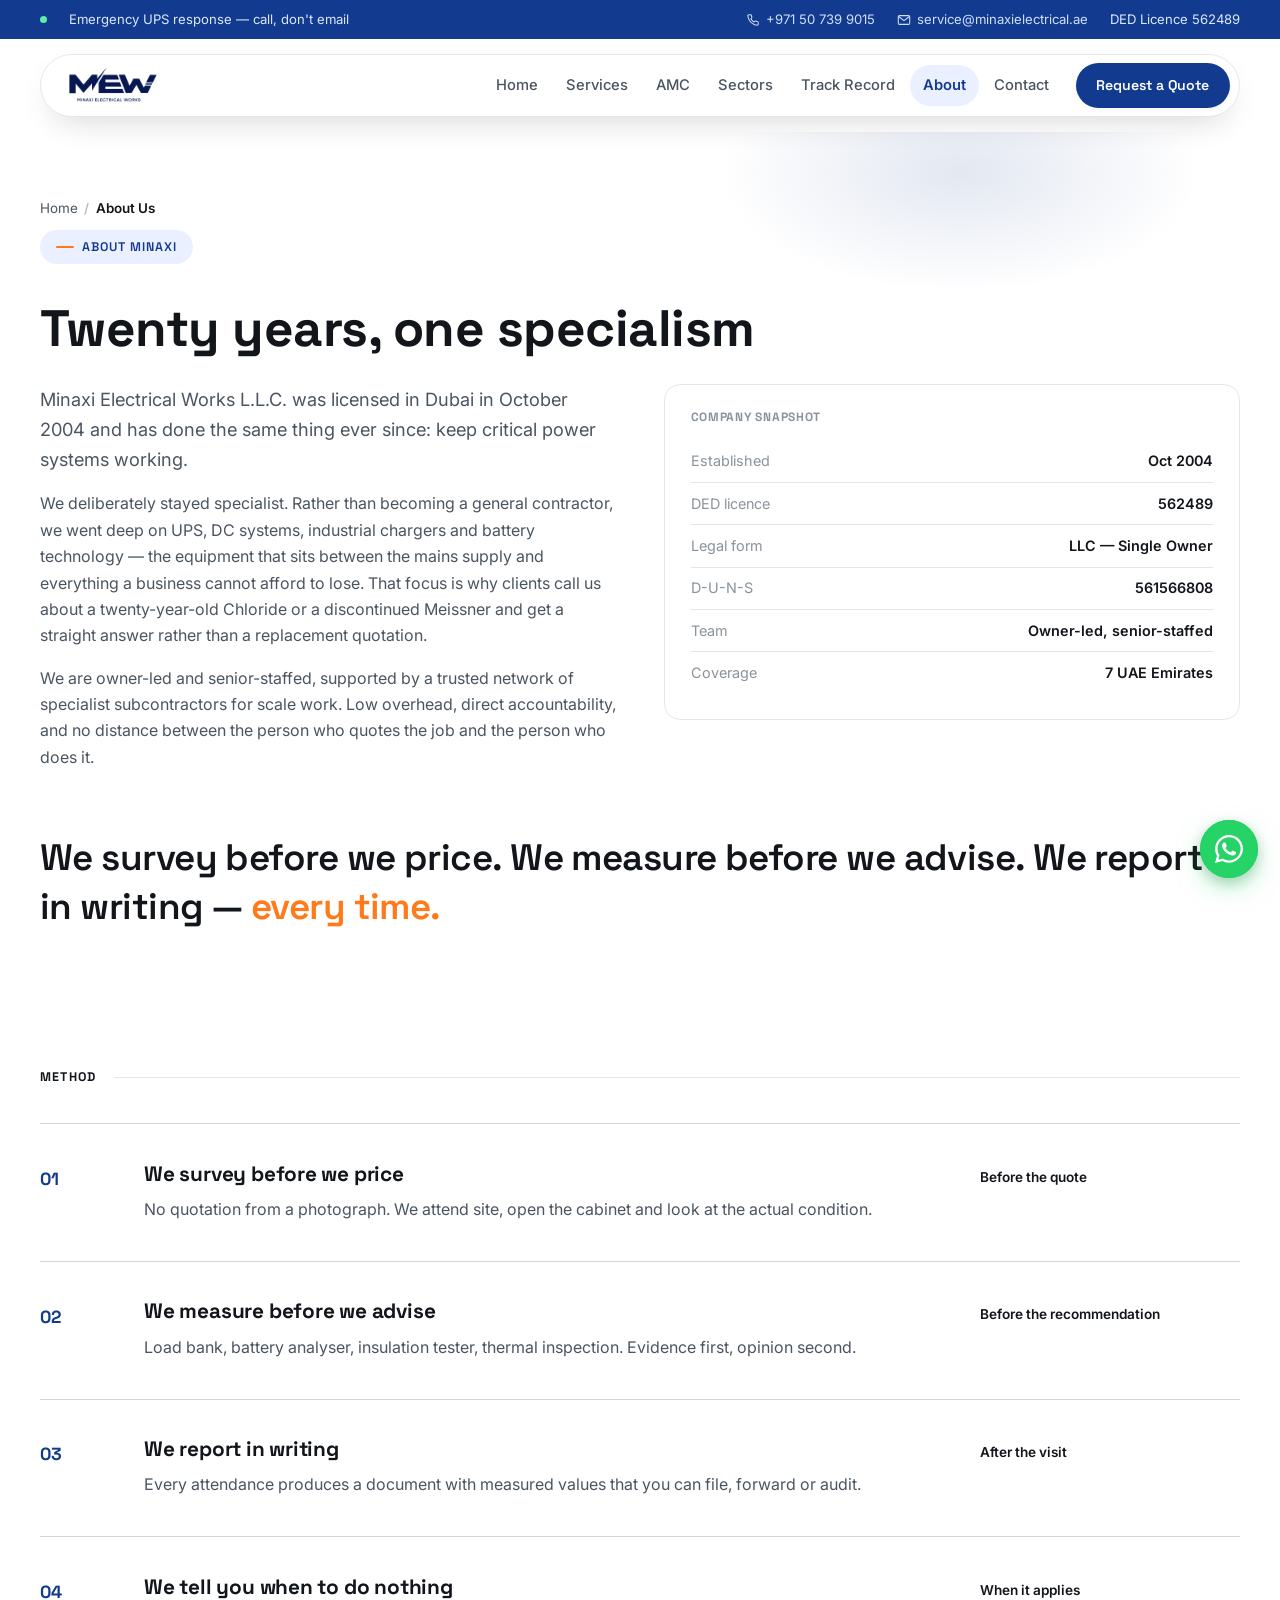
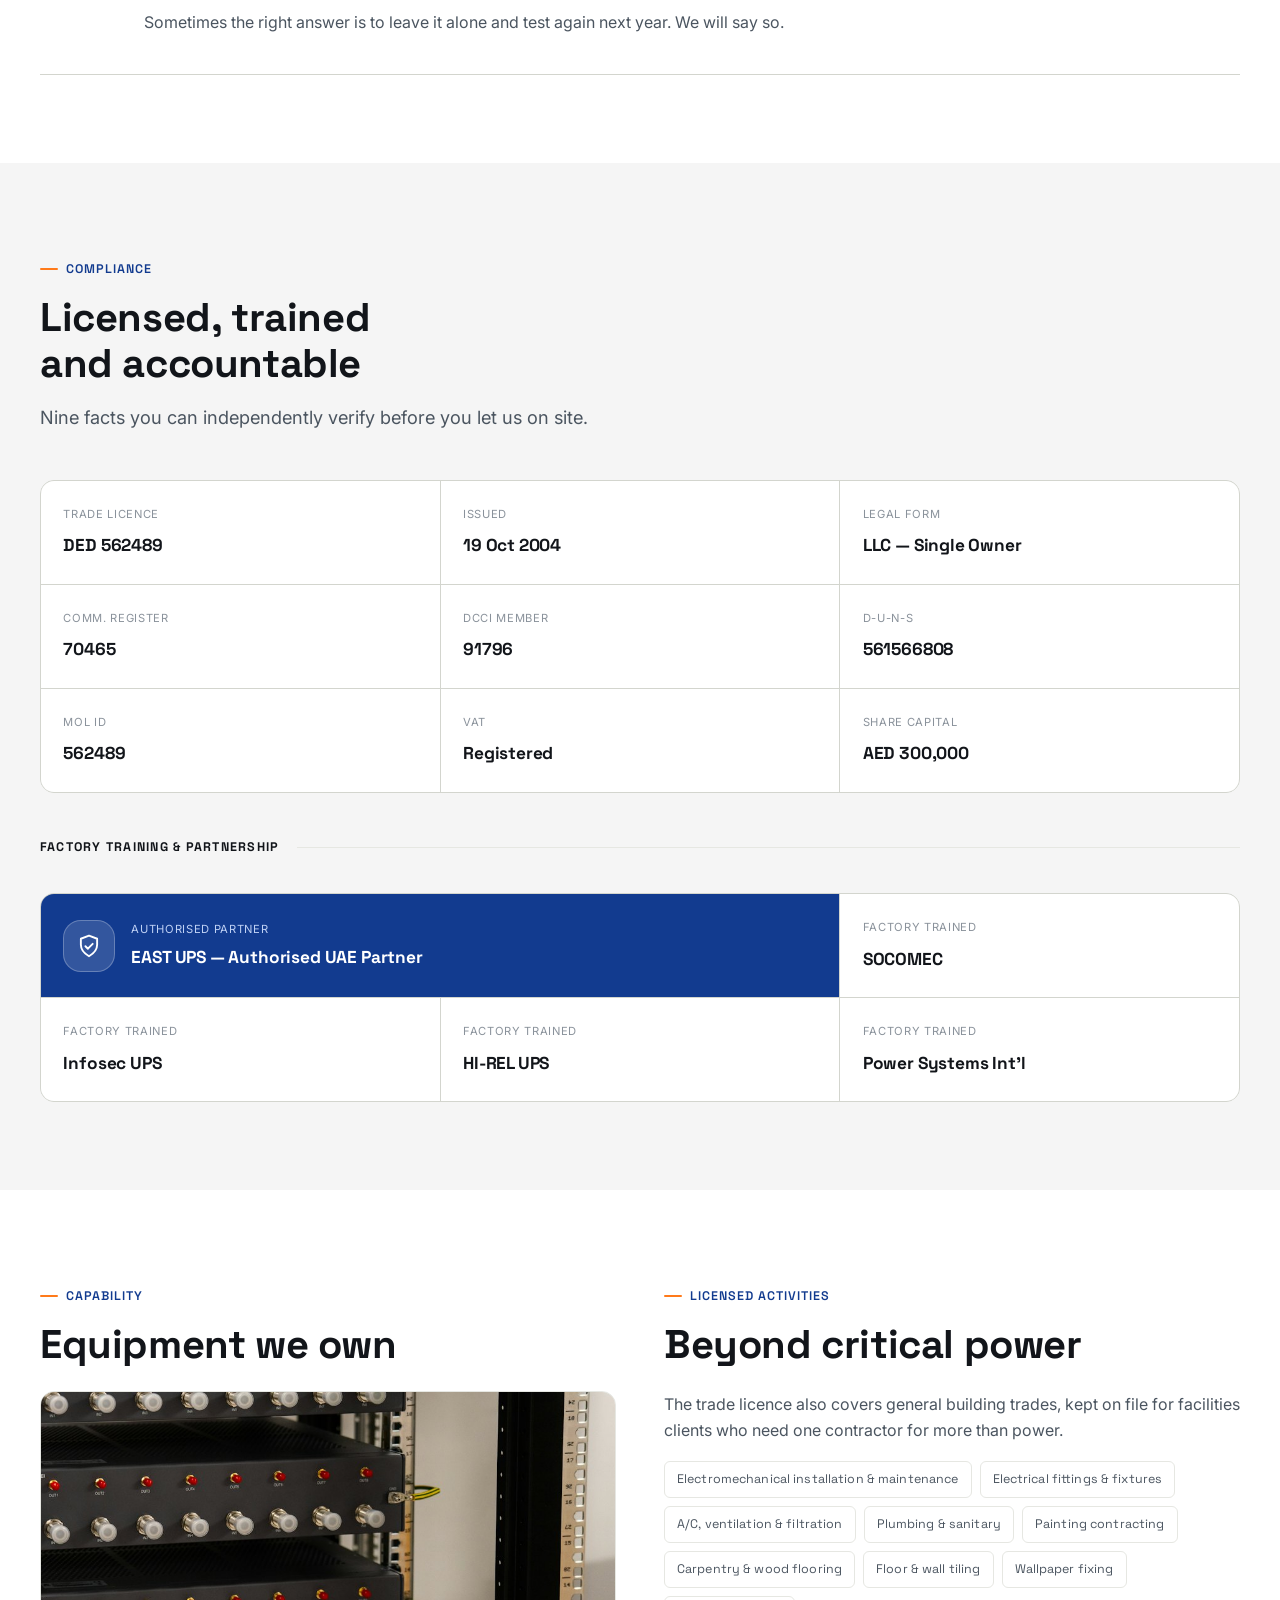
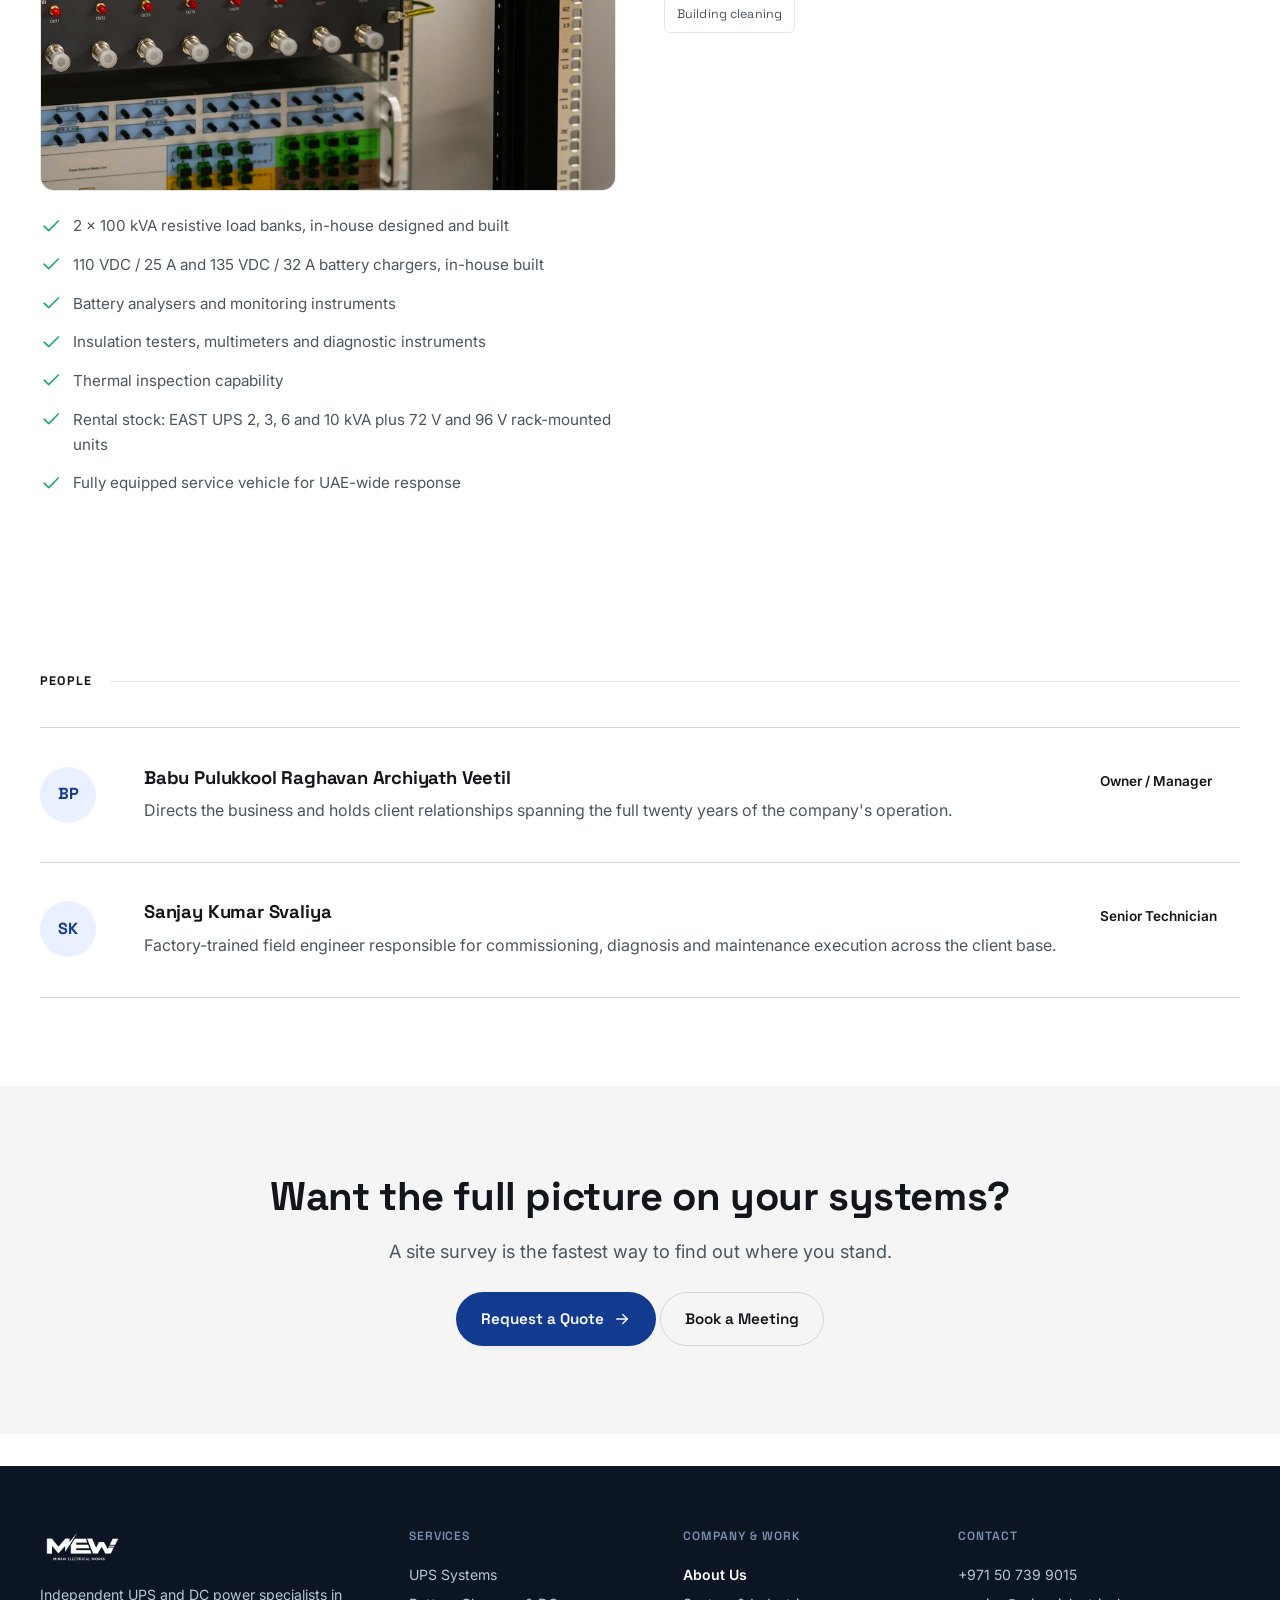
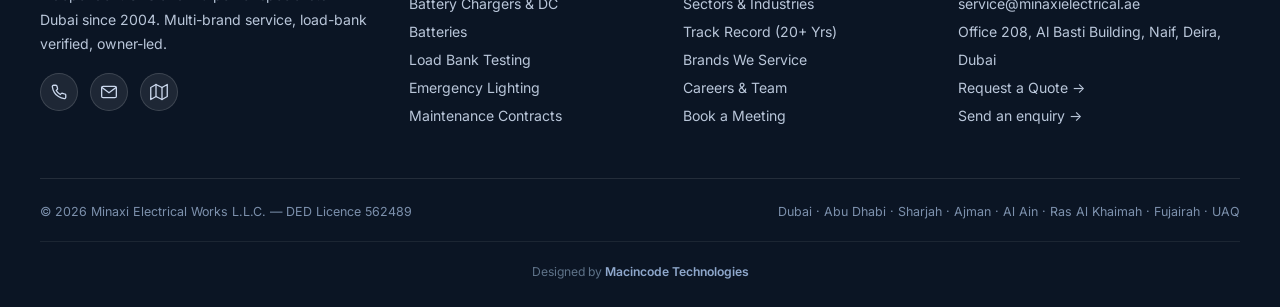
==== commit 9ae71721: "refactor: remove dark mode support and styles across all pages" ====
--- a/about.html
+++ b/about.html
@@ -35,16 +35,15 @@
 
 <!-- Google Search Console & Theme Colors -->
 <meta name="google-site-verification" content="GSC_VERIFICATION_KEY_PLACEHOLDER">
-<meta name="theme-color" content="#123B8F" media="(prefers-color-scheme: light)">
-<meta name="theme-color" content="#060A12" media="(prefers-color-scheme: dark)">
-<link rel="icon" type="image/svg+xml" href="assets/favicon.svg?v=2">
-<link rel="apple-touch-icon" href="assets/logo.png?v=2">
+<meta name="theme-color" content="#123B8F">
+<link rel="icon" type="image/svg+xml" href="assets/favicon-minaxi.svg">
+<link rel="apple-touch-icon" href="assets/logo.png">
 
 <!-- Fonts & Performance Preconnect -->
 <link rel="preconnect" href="https://fonts.googleapis.com">
 <link rel="preconnect" href="https://fonts.gstatic.com" crossorigin>
 <link href="https://fonts.googleapis.com/css2?family=Space+Grotesk:wght@500;600;700&family=Inter:wght@400;500;600;700&display=swap" rel="stylesheet">
-<link rel="stylesheet" href="css/style.css?v=6">
+<link rel="stylesheet" href="css/site.css">
 
 <!-- Schema.org Structured Data -->
 <script type="application/ld+json">
@@ -114,7 +113,6 @@
   <div class="container">
     <a class="brand" href="index.html" aria-label="Minaxi Electrical Works Home">
       <picture>
-        <source srcset="assets/logo-white.png?v=2" media="(prefers-color-scheme: dark)">
         <img class="brand-logo" src="assets/logo.png?v=2" alt="Minaxi Electrical Works L.L.C." width="140" height="42">
       </picture>
     </a>
@@ -354,40 +352,12 @@
   </div>
 </footer>
 
-<div class="modal-overlay" id="surveyModal" aria-hidden="true">
-  <div class="modal-panel" role="dialog" aria-modal="true" aria-labelledby="surveyModalTitle">
-    <button class="modal-close" id="surveyModalClose" aria-label="Close dialog">&times;</button>
-    <span class="eyebrow">Site Survey</span>
-    <h3 id="surveyModalTitle" class="h3" style="font-size:1.5rem;margin-top:.6rem">Request a site survey</h3>
-    <p class="muted" style="margin-top:.5rem">Takes about a minute. We usually call back within one working day.</p>
-    <form class="enquiry" id="surveyForm" novalidate style="margin-top:1.4rem">
-      <div class="row2">
-        <div class="field"><label for="sv-name">Name *</label><input id="sv-name" name="name" required></div>
-        <div class="field"><label for="sv-company">Company</label><input id="sv-company" name="company"></div>
-      </div>
-      <div class="row2">
-        <div class="field"><label for="sv-phone">Phone *</label><input id="sv-phone" name="phone" type="tel" required></div>
-        <div class="field"><label for="sv-email">Email *</label><input id="sv-email" name="email" type="email" required></div>
-      </div>
-      <div class="row2">
-        <div class="field"><label for="sv-emirate">Site location</label>
-          <select id="sv-emirate" name="emirate"><option>Dubai</option><option>Abu Dhabi</option><option>Sharjah</option><option>Ajman</option><option>Al Ain</option><option>Ras Al Khaimah</option><option>Fujairah</option><option>Umm Al Quwain</option></select>
-        </div>
-        <div class="field"><label for="sv-date">Preferred date</label><input id="sv-date" name="date" type="date"></div>
-      </div>
-      <div class="field"><label for="sv-equip">What needs surveying?</label><textarea id="sv-equip" name="details" placeholder="e.g. 20 kVA Socomec UPS, installed ~2012, showing low battery alarms"></textarea></div>
-      <div><button class="btn btn-primary btn-block" type="submit">Send request <i class="icon icon-r" data-icon="arrow-right" style="width:18px;height:18px"></i></button></div>
-      <p class="formnote">We reply within one working day. For anything urgent, call <a href="tel:+971507399015" style="color:var(--brand);font-weight:600">+971 50 739 9015</a> instead.</p>
-    </form>
-  </div>
-</div>
-
 <a class="whatsapp-fab" href="https://wa.me/971507399015?text=Hi%20Minaxi%2C%20I%27d%20like%20to%20ask%20about%20a%20UPS%2FDC%20system." target="_blank" rel="noopener noreferrer" aria-label="Chat with us on WhatsApp">
   <span class="wa-ring" aria-hidden="true"></span>
   <svg viewBox="0 0 24 24" fill="#fff" aria-hidden="true"><path d="M17.472 14.382c-.297-.149-1.758-.867-2.03-.967-.273-.099-.471-.148-.67.15-.197.297-.767.966-.94 1.164-.173.199-.347.223-.644.075-.297-.15-1.255-.463-2.39-1.475-.883-.788-1.48-1.761-1.653-2.059-.173-.297-.018-.458.13-.606.134-.133.298-.347.446-.52.149-.174.198-.298.298-.497.099-.198.05-.371-.025-.52-.075-.149-.669-1.612-.916-2.207-.242-.579-.487-.5-.669-.51-.173-.008-.371-.01-.57-.01-.198 0-.52.074-.792.372-.272.297-1.04 1.016-1.04 2.479 0 1.462 1.065 2.875 1.213 3.074.149.198 2.096 3.2 5.077 4.487.709.306 1.262.489 1.694.625.712.227 1.36.195 1.871.118.571-.085 1.758-.719 2.006-1.413.248-.694.248-1.289.173-1.413-.074-.124-.272-.198-.57-.347m-5.421 7.403h-.004a9.87 9.87 0 0 1-5.031-1.378l-.361-.214-3.741.982.998-3.648-.235-.374a9.86 9.86 0 0 1-1.51-5.26c.001-5.45 4.436-9.884 9.888-9.884 2.64 0 5.122 1.03 6.988 2.898a9.825 9.825 0 0 1 2.893 6.994c-.003 5.45-4.437 9.884-9.885 9.884M20.52 3.449C18.24 1.245 15.24 0 12.045 0 5.463 0 .104 5.36.101 11.943c0 2.105.549 4.16 1.595 5.985L0 24l6.335-1.652a11.882 11.882 0 0 0 5.71 1.447h.005c6.585 0 11.946-5.363 11.949-11.945a11.86 11.86 0 0 0-3.48-8.401"/></svg>
 </a>
 
-<script src="js/icons.js?v=2" defer></script>
-<script src="js/main.js?v=2" defer></script>
+<script src="js/icon-set.js" defer></script>
+<script src="js/site.js" defer></script>
 </body>
 </html>
--- a/css/site.css
+++ b/css/site.css
@@ -0,0 +1,873 @@
+/* ==========================================================================
+   Minaxi Electrical Works — design system
+   ========================================================================== */
+
+:root{
+  --bg:#FFFFFF;
+  --surface:#FFFFFF;
+  --surface-2:#F5F5F5;
+  --ink:#12151A;
+  --ink-2:#4B5560;
+  --ink-3:#8A929B;
+  --line:#E6E7E2;
+  --line-strong:#D3D5CE;
+
+  --brand:#123B8F;
+  --brand-2:#2E6FF2;
+  --brand-ink:#EAF0FF;
+  --accent:#FF7A1A;
+  --accent-2:#FFB067;
+  --accent-ink:#3A1600;
+  --good:#1FA971;
+  --good-ink:#E6F7EF;
+
+  --shadow-sm:0 2px 10px -4px rgba(18,21,26,.10);
+  --shadow-md:0 14px 34px -14px rgba(18,21,26,.20);
+  --shadow-lg:0 28px 60px -20px rgba(18,21,26,.28);
+
+  --radius-tag:6px;
+  --radius-sm:8px;
+  --radius-md:14px;
+  --radius-lg:16px;
+  --radius-xl:32px;
+  --radius-pill:999px;
+
+  --dark-bg:#060A12;
+  --dark-surface:#0F1621;
+  --dark-line:rgba(255,255,255,.10);
+  --dark-ink-2:#93A1B4;
+  --dark-ink-3:#5E6C80;
+
+  --container:1200px;
+  color-scheme: light;
+}
+
+*,*::before,*::after{box-sizing:border-box}
+html{scroll-behavior:smooth;color-scheme:light}
+body{
+  margin:0;
+  background:var(--bg);
+  color:var(--ink);
+  font-family:"Inter",-apple-system,BlinkMacSystemFont,"Segoe UI",Helvetica,Arial,sans-serif;
+  font-size:16px;
+  line-height:1.65;
+  -webkit-font-smoothing:antialiased;
+  text-rendering:optimizeLegibility;
+}
+img,svg{display:block;max-width:100%}
+a{color:inherit}
+ul{margin:0;padding:0;list-style:none}
+button{font:inherit}
+h1,h2,h3,h4{
+  font-family:"Space Grotesk",-apple-system,BlinkMacSystemFont,sans-serif;
+  margin:0;
+  color:var(--ink);
+  line-height:1.15;
+  letter-spacing:-.01em;
+  text-wrap:balance;
+}
+p{margin:0}
+:focus-visible{outline:2px solid var(--brand-2);outline-offset:3px;border-radius:4px}
+
+.container{width:min(var(--container), 100% - 2.5rem);margin-inline:auto}
+.container-narrow{width:min(760px, 100% - 2.5rem);margin-inline:auto}
+
+/* ---------- type helpers ---------- */
+.eyebrow{
+  display:inline-flex;align-items:center;gap:.5rem;
+  font-family:"Space Grotesk",sans-serif;font-weight:600;font-size:.78rem;
+  letter-spacing:.08em;text-transform:uppercase;color:var(--brand);
+}
+:root:not([data-x]) .eyebrow::before{content:"";width:18px;height:2px;background:var(--accent);display:inline-block;border-radius:2px}
+.lede{font-size:1.14rem;color:var(--ink-2);max-width:60ch}
+.h1{font-size:clamp(2.3rem,5vw,3.6rem);font-weight:700}
+.h1-xl{font-size:clamp(2.6rem,6.2vw,4.6rem);font-weight:800;letter-spacing:-.035em}
+.h2{font-size:clamp(1.7rem,3.4vw,2.5rem);font-weight:700}
+.h3{font-size:1.2rem;font-weight:700}
+.muted{color:var(--ink-2)}
+.faint{color:var(--ink-3)}
+.center{text-align:center;margin-inline:auto}
+
+/* ---------- layout rhythm ---------- */
+section{padding:5.5rem 0}
+section.tight{padding:3rem 0}
+.section-head{max-width:64ch;margin-bottom:3rem}
+.section-head.center{text-align:center;margin-inline:auto}
+
+.grid{display:grid;gap:1.5rem}
+.grid-2{grid-template-columns:repeat(2,1fr)}
+.grid>*,.row2>*{min-width:0}
+.field input,.field select,.field textarea{max-width:100%}
+.grid-3{grid-template-columns:repeat(3,1fr)}
+.grid-4{grid-template-columns:repeat(4,1fr)}
+.grid-5{grid-template-columns:repeat(5,1fr)}
+.stack{display:flex;flex-direction:column;gap:1rem}
+.cluster{display:flex;flex-wrap:wrap;gap:.6rem;align-items:center}
+
+/* ---------- buttons ---------- */
+.btn{
+  display:inline-flex;align-items:center;justify-content:center;gap:.55rem;
+  font-family:"Space Grotesk",sans-serif;font-weight:600;font-size:.95rem;
+  padding:.85rem 1.5rem;border-radius:var(--radius-pill);
+  border:1px solid transparent;cursor:pointer;text-decoration:none;
+  transition:transform .16s ease,box-shadow .16s ease,background .16s ease,color .16s ease,border-color .16s ease;
+  white-space:nowrap;position:relative;overflow:hidden;
+}
+.btn-primary::after,.btn-accent::after{
+  content:"";position:absolute;top:0;left:-75%;width:45%;height:100%;
+  background:linear-gradient(120deg,transparent,rgba(255,255,255,.4),transparent);
+  transform:skewX(-18deg);transition:left .55s ease;
+}
+.btn-primary:hover::after,.btn-accent:hover::after{left:130%}
+@media (prefers-reduced-motion: reduce){.btn-primary::after,.btn-accent::after{display:none}}
+.btn-primary{background:var(--brand);color:#fff;box-shadow:var(--shadow-sm)}
+.btn-primary:hover{transform:translateY(-2px);box-shadow:var(--shadow-md);background:var(--brand-2)}
+.btn-accent{background:var(--accent);color:var(--accent-ink);box-shadow:var(--shadow-sm)}
+.btn-accent:hover{transform:translateY(-2px);box-shadow:var(--shadow-md);background:var(--accent-2)}
+.btn-ghost{background:transparent;color:var(--ink);border-color:var(--line-strong)}
+.btn-ghost:hover{border-color:var(--brand);color:var(--brand)}
+.btn-ghost-invert{background:rgba(255,255,255,.08);color:#fff;border-color:rgba(255,255,255,.35)}
+.btn-ghost-invert:hover{background:rgba(255,255,255,.16);border-color:#fff}
+.btn-sm{padding:.6rem 1.05rem;font-size:.85rem}
+.btn-block{width:100%}
+.icon-r{transition:transform .16s ease}
+.btn:hover .icon-r{transform:translateX(3px)}
+
+/* ---------- icon ---------- */
+.icon{width:22px;height:22px;flex:none;display:inline-block}
+.icon svg{width:100%;height:100%}
+.icon-badge{
+  width:52px;height:52px;border-radius:18px;
+  display:flex;align-items:center;justify-content:center;flex:none;
+  background:linear-gradient(160deg, var(--brand-ink), color-mix(in srgb, var(--brand-ink) 40%, var(--surface)));
+  color:var(--brand);border:1px solid color-mix(in srgb, var(--brand) 14%, transparent);
+}
+.icon-badge .icon{width:26px;height:26px}
+.icon-badge.accent{
+  background:linear-gradient(160deg,#FFE9D6, color-mix(in srgb, #FFE9D6 40%, var(--surface)));
+  color:var(--accent);border-color:color-mix(in srgb, var(--accent) 18%, transparent);
+}
+
+/* ---------- top bar ---------- */
+.topbar{background:var(--brand);color:#DCE7FF;font-size:.82rem}
+.topbar .container{display:flex;flex-wrap:wrap;gap:.4rem 1.5rem;align-items:center;justify-content:space-between;padding:.55rem 0}
+.topbar a{text-decoration:none;display:inline-flex;align-items:center;gap:.4rem;opacity:.95}
+.topbar a:hover{opacity:1;text-decoration:underline}
+.topbar .tb-l,.topbar .tb-r{display:flex;flex-wrap:wrap;gap:.4rem 1.35rem;align-items:center}
+.pulse-dot{width:7px;height:7px;border-radius:50%;background:#5CF0A6;display:inline-block;box-shadow:0 0 0 0 rgba(92,240,166,.6);animation:pulse 2.4s ease-out infinite}
+@keyframes pulse{0%{box-shadow:0 0 0 0 rgba(92,240,166,.55)}70%{box-shadow:0 0 0 8px rgba(92,240,166,0)}100%{box-shadow:0 0 0 0 rgba(92,240,166,0)}}
+@media (prefers-reduced-motion: reduce){.pulse-dot{animation:none}}
+@media (max-width:640px){.topbar .tb-r span{display:none}}
+
+/* ---------- header ---------- */
+header.site{
+  position:sticky;top:0;z-index:50;
+  padding:.9rem 0;
+}
+header.site .container{
+  position:relative;
+  display:flex;align-items:center;gap:1.5rem;
+  padding:.6rem .65rem .6rem 1.3rem;
+  border-radius:var(--radius-pill);
+  box-shadow:var(--shadow-md);
+}
+header.site .container::before{
+  content:"";position:absolute;inset:0;z-index:-1;border-radius:inherit;
+  background:color-mix(in srgb, var(--surface) 90%, transparent);
+  border:1px solid var(--line);
+  backdrop-filter:blur(18px);-webkit-backdrop-filter:blur(18px);
+}
+.brand{display:flex;align-items:center;gap:.7rem;text-decoration:none}
+.brand picture{display:inline-flex;align-items:center}
+.brand-logo{height:42px;width:auto;display:block;transition:opacity .2s ease}
+
+nav.main{margin-left:auto;display:flex;gap:.15rem;align-items:center}
+nav.main a:not(.btn){
+  font-size:.92rem;font-weight:500;color:var(--ink-2);text-decoration:none;
+  padding:.55rem .8rem;border-radius:var(--radius-pill);position:relative;transition:color .15s ease,background .15s ease;
+}
+nav.main a:not(.btn):hover{color:var(--ink);background:var(--surface-2)}
+nav.main a:not(.btn)[aria-current="page"]{color:var(--brand);font-weight:600;background:var(--brand-ink)}
+
+nav.main .header-cta,
+nav.main a.btn{
+  margin-left:.75rem;flex:none;
+  padding:.6rem 1.2rem;font-size:.88rem;
+  text-decoration:none;
+}
+nav.main a.btn-primary,
+nav.main .header-cta.btn-primary{
+  background:var(--brand) !important;
+  color:#ffffff !important;
+}
+nav.main a.btn-primary:hover,
+nav.main .header-cta.btn-primary:hover{
+  background:var(--brand-2) !important;
+  color:#ffffff !important;
+  transform:translateY(-2px);
+  box-shadow:var(--shadow-md);
+}
+nav.main a.btn-primary:active,
+nav.main .header-cta.btn-primary:active{
+  background:var(--brand) !important;
+  color:#ffffff !important;
+  transform:translateY(0);
+  box-shadow:var(--shadow-sm);
+}
+
+.menu-toggle{display:none;margin-left:auto;background:none;border:1px solid var(--line-strong);border-radius:var(--radius-sm);padding:.5rem;color:var(--ink)}
+
+@media (max-width:980px){
+  nav.main{
+    position:fixed;inset:96px 0 0 0;background:var(--bg);flex-direction:column;align-items:stretch;
+    padding:1rem 1.25rem;gap:.2rem;transform:translateY(-8px);opacity:0;pointer-events:none;transition:opacity .18s ease, transform .18s ease;
+    overflow-y:auto;
+  }
+  nav.main.open{opacity:1;transform:translateY(0);pointer-events:auto}
+  nav.main a:not(.btn){padding:.9rem .5rem;border-radius:8px;font-size:1rem;border-bottom:1px solid var(--line)}
+  nav.main .header-cta{display:inline-flex;margin:.9rem 0 0;width:100%;border-bottom:0}
+  .menu-toggle{display:inline-flex}
+}
+@media (min-width:981px){.menu-toggle{display:none}}
+
+/* ---------- badge pill ---------- */
+.badge-pill{
+  display:inline-flex;align-items:center;gap:.6rem;
+  padding:.5rem 1.05rem;border-radius:var(--radius-pill);
+  background:rgba(255,255,255,.06);border:1px solid rgba(255,255,255,.16);
+  color:#CBD8ED;font-size:.82rem;font-weight:500;font-family:"Space Grotesk",sans-serif;
+  backdrop-filter:blur(6px);
+}
+.badge-pill .dot{width:6px;height:6px;border-radius:50%;background:var(--accent-2);flex:none;animation:pulseAmber 2.4s ease-out infinite}
+@keyframes pulseAmber{0%{box-shadow:0 0 0 0 rgba(255,145,71,.55)}70%{box-shadow:0 0 0 8px rgba(255,145,71,0)}100%{box-shadow:0 0 0 0 rgba(255,145,71,0)}}
+@media (prefers-reduced-motion: reduce){.badge-pill .dot{animation:none}}
+
+/* ---------- hero (dark) ---------- */
+.hero-dark{position:relative;overflow:hidden;background:var(--dark-bg);padding:6rem 0 10rem;isolation:isolate}
+.hero-photo{
+  position:absolute;inset:0;z-index:0;pointer-events:none;
+  background-image:
+    radial-gradient(60% 55% at 50% 36%, rgba(9,17,40,.78) 0%, rgba(9,17,40,.4) 65%, rgba(9,17,40,.15) 100%),
+    linear-gradient(180deg, rgba(9,17,40,.1) 0%, rgba(9,17,40,.35) 62%, var(--dark-bg) 100%),
+    url("../assets/img/hero-datacenter.jpg");
+  background-size:cover;background-position:center 35%;
+}
+.hero-mesh{
+  position:absolute;inset:-10%;z-index:0;pointer-events:none;
+  background:
+    radial-gradient(760px 520px at 12% -8%, rgba(46,111,242,.38), transparent 62%),
+    radial-gradient(620px 460px at 92% 12%, rgba(255,122,26,.20), transparent 60%),
+    radial-gradient(900px 620px at 50% 115%, rgba(46,111,242,.16), transparent 65%);
+  animation:meshDrift 22s ease-in-out infinite alternate;
+}
+@keyframes meshDrift{
+  0%{transform:translate(0,0) scale(1)}
+  100%{transform:translate(1.5%,2.5%) scale(1.04)}
+}
+@media (prefers-reduced-motion: reduce){.hero-mesh{animation:none}}
+.hero-lines{
+  position:absolute;inset:0;z-index:0;pointer-events:none;opacity:.5;
+  background-image:linear-gradient(rgba(255,255,255,.05) 1px,transparent 1px),linear-gradient(90deg,rgba(255,255,255,.05) 1px,transparent 1px);
+  background-size:56px 56px;
+  -webkit-mask-image:radial-gradient(700px 480px at 50% 0%, #000, transparent 75%);
+  mask-image:radial-gradient(700px 480px at 50% 0%, #000, transparent 75%);
+}
+.hero-dark .container{position:relative;z-index:1}
+.hero-inner{max-width:820px;margin-inline:auto;text-align:center}
+.hero-inner h1{color:#fff;margin:1.5rem 0 1.3rem}
+.hero-inner .lede{color:var(--dark-ink-2);margin-inline:auto;font-size:1.18rem}
+.hero-inner .cta-row{justify-content:center;margin-top:2.2rem}
+.hero-dark .btn-ghost{border-color:rgba(255,255,255,.22);color:#fff}
+.hero-dark .btn-ghost:hover{border-color:#fff;background:rgba(255,255,255,.06)}
+
+.hero-float-wrap{position:relative;z-index:2;margin-top:-6.5rem}
+.hero-float-card{
+  background:var(--surface);border:1px solid var(--line);border-radius:var(--radius-xl);
+  padding:.6rem;box-shadow:var(--shadow-lg);
+  display:grid;grid-template-columns:repeat(4,1fr);
+}
+.hf-tile{padding:1.5rem 1.3rem;text-align:center;border-left:1px solid var(--line)}
+.hf-tile:first-child{border-left:0}
+.hf-tile b{display:block;font-family:"Space Grotesk";font-weight:800;font-size:clamp(1.4rem,2.6vw,1.9rem);letter-spacing:-.02em}
+.hf-tile span{display:block;margin-top:.35rem;font-size:.78rem;color:var(--ink-3)}
+
+@media (max-width:860px){
+  .hero-dark{padding:4.5rem 0 7rem}
+  .hero-float-wrap{margin-top:-4.5rem}
+  .hero-float-card{grid-template-columns:repeat(2,1fr)}
+  .hf-tile:nth-child(3){border-left:0}
+}
+@media (max-width:480px){
+  .hero-float-card{grid-template-columns:1fr}
+  .hf-tile{border-left:0!important;border-top:1px solid var(--line)}
+  .hf-tile:first-child{border-top:0}
+}
+
+/* ---------- logo strip ---------- */
+.strip-label{font-size:.78rem;letter-spacing:.06em;text-transform:uppercase;color:var(--ink-3);margin-bottom:1.2rem;text-align:center}
+.chip-row{display:flex;flex-wrap:wrap;gap:.5rem;justify-content:center}
+.chip{
+  font-family:"Space Grotesk",sans-serif;font-size:.78rem;padding:.45rem .75rem;border:1px solid var(--line);border-radius:var(--radius-tag);
+  color:var(--ink-2);background:var(--surface);letter-spacing:.01em;
+}
+.chip.on{border-color:var(--accent);color:var(--accent-ink);background:#FFE9D6;font-weight:600}
+
+/* ---------- marquee ---------- */
+.marquee{
+  overflow:hidden;
+  -webkit-mask-image:linear-gradient(90deg,transparent,#000 10%,#000 90%,transparent);
+  mask-image:linear-gradient(90deg,transparent,#000 10%,#000 90%,transparent);
+}
+.marquee-track{display:flex;width:max-content;gap:3.2rem;animation:marquee 34s linear infinite}
+.marquee:hover .marquee-track{animation-play-state:paused}
+.marquee-track .m-item{
+  font-family:"Space Grotesk",sans-serif;font-weight:600;font-size:1.05rem;color:var(--ink-3);
+  white-space:nowrap;display:flex;align-items:center;letter-spacing:-.01em;
+}
+@keyframes marquee{from{transform:translateX(0)}to{transform:translateX(-50%)}}
+@media (prefers-reduced-motion: reduce){.marquee-track{animation:none}}
+
+/* ---------- bento ---------- */
+.bento{display:grid;grid-template-columns:repeat(4,1fr);gap:1.25rem}
+.bento-lg{grid-column:span 2}
+@media (max-width:980px){.bento{grid-template-columns:repeat(2,1fr)}}
+@media (max-width:560px){.bento{grid-template-columns:1fr}.bento-lg{grid-column:span 1}}
+
+/* ---------- rule label (section-marker alternative to eyebrow) ---------- */
+.rule-label{
+  display:flex;align-items:center;gap:1.1rem;color:var(--brand);
+  font-family:"Space Grotesk",sans-serif;font-size:.78rem;letter-spacing:.1em;text-transform:uppercase;
+  margin-bottom:2.2rem;font-weight:600;
+}
+.rule-label::after{content:"";flex:1;height:1px;background:var(--line)}
+.rule-label b{color:var(--ink);font-weight:700}
+
+/* ---------- index list (numbered rows — replaces generic icon-card grids) ---------- */
+.index-list{border-top:1px solid var(--line-strong)}
+.index-row{
+  display:grid;grid-template-columns:4.5rem minmax(0,1fr) minmax(0,26ch);gap:2rem;
+  padding:2.4rem 0;border-bottom:1px solid var(--line-strong);
+}
+.index-row .num{
+  font-family:"Space Grotesk",sans-serif;font-size:1.1rem;color:var(--brand);
+  font-weight:700;padding-top:.15rem;letter-spacing:-.02em;transition:color .2s ease, transform .2s ease;
+}
+.index-row:hover .num{color:var(--accent);transform:translateX(2px)}
+.index-row h3{font-size:1.3rem;margin-bottom:.6rem}
+.index-row .meta{font-size:.85rem;color:var(--ink-2);padding-top:.2rem}
+.index-row .meta strong{display:block;color:var(--ink);font-weight:600;margin-bottom:.3rem}
+@media (max-width:760px){
+  .index-row{grid-template-columns:3rem 1fr;padding:1.8rem 0}
+  .index-row .meta{grid-column:2;padding-top:.6rem}
+}
+.index-row.people-row{grid-template-columns:4.5rem minmax(0,1fr) 14ch;align-items:start}
+.index-row.people-row h3{font-size:1.15rem}
+.index-row.people-row p{margin-top:.4rem}
+@media (max-width:760px){
+  .index-row.people-row{grid-template-columns:3.2rem 1fr}
+  .index-row.people-row .meta{grid-column:2;padding-top:.5rem;text-align:left}
+  .index-row.people-row .meta strong{font-size:.78rem;letter-spacing:.06em;text-transform:uppercase;color:var(--brand)}
+}
+
+/* ---------- process timeline (replaces identical step cards) ---------- */
+.timeline{position:relative}
+.t-step{position:relative;padding:0 0 2.6rem 3.4rem;border-left:1px solid var(--line-strong);margin-left:1rem}
+.t-step:last-child{padding-bottom:0}
+.t-step .t-dot{
+  position:absolute;left:-1.05rem;top:0;width:2.1rem;height:2.1rem;border-radius:50%;
+  background:var(--surface);border:1.5px solid var(--brand);color:var(--brand);
+  display:flex;align-items:center;justify-content:center;
+  font-family:"Space Grotesk",sans-serif;font-size:.82rem;font-weight:700;
+}
+.t-step:last-child .t-dot{background:var(--brand);color:#fff}
+.t-step h3{font-size:1.08rem;margin-bottom:.4rem}
+.t-step p{color:var(--ink-2);font-size:.93rem;max-width:46ch}
+
+/* ---------- directory rows (sectors — replaces uniform card grid) ---------- */
+.directory{border-top:1px solid var(--line-strong)}
+.directory-row{
+  display:grid;grid-template-columns:minmax(0,220px) minmax(0,1fr);gap:2.5rem;
+  padding:2.6rem 0;border-bottom:1px solid var(--line-strong);
+}
+.sector-thumb{width:100%;aspect-ratio:4/3;object-fit:cover;border-radius:var(--radius-sm);margin-bottom:1rem;display:block;filter:saturate(.92)}
+.section-photo{width:100%;aspect-ratio:16/10;object-fit:cover;border-radius:var(--radius-md);margin-bottom:1.4rem;display:block;border:1px solid var(--line)}
+.directory-row .d-head .num{font-family:"Space Grotesk",sans-serif;font-size:.84rem;font-weight:700;color:var(--brand);display:block;margin-bottom:.6rem;letter-spacing:.02em}
+.directory-row .d-head h3{font-size:1.4rem}
+.directory-row .d-head .range{font-family:"Space Grotesk",sans-serif;font-size:.78rem;color:var(--accent);display:block;margin-top:.6rem}
+.directory-row .who{margin-top:1rem;font-size:.82rem;color:var(--ink-3);line-height:1.9;border-top:1px solid var(--line);padding-top:.9rem}
+@media (max-width:760px){.directory-row{grid-template-columns:1fr;gap:1rem}}
+
+/* ---------- pull quote ---------- */
+.pull-quote{
+  font-family:"Space Grotesk",sans-serif;font-weight:600;
+  font-size:clamp(1.5rem,3vw,2.3rem);line-height:1.32;letter-spacing:-.015em;color:var(--ink);
+}
+.pull-quote .accent-mark{color:var(--accent)}
+
+/* ---------- brand catalog rows ---------- */
+.catalog{border-top:1px solid var(--line-strong)}
+.catalog-row{display:grid;grid-template-columns:minmax(0,200px) minmax(0,1fr);gap:2rem;padding:2rem 0;border-bottom:1px solid var(--line-strong)}
+.catalog-row .cat-label{font-family:"Space Grotesk",sans-serif;font-size:.78rem;color:var(--ink-3);letter-spacing:.03em;padding-top:.3rem}
+.catalog-row .cat-label b{display:block;color:var(--ink);font-family:"Space Grotesk",sans-serif;font-size:1rem;font-weight:600;letter-spacing:-.01em;margin-bottom:.3rem}
+@media (max-width:700px){.catalog-row{grid-template-columns:1fr;gap:.9rem}}
+
+/* ---------- logo wall ---------- */
+.logo-wall{display:grid;grid-template-columns:repeat(4,1fr);gap:1px;background:var(--line-strong);border:1px solid var(--line-strong);border-radius:var(--radius-md);overflow:hidden}
+.logo-cell{
+  background:var(--surface);padding:1.5rem 1rem;display:flex;align-items:center;justify-content:center;text-align:center;
+  min-height:88px;transition:background .18s ease;
+}
+.logo-cell b{
+  font-family:"Space Grotesk",sans-serif;font-weight:600;font-size:.98rem;color:var(--ink-2);
+  letter-spacing:-.01em;transition:color .18s ease;
+}
+.logo-cell:hover{background:var(--surface-2)}
+.logo-cell:hover b{color:var(--ink)}
+.logo-cell.featured{background:var(--brand);grid-column:span 2}
+.logo-cell.featured b{color:#fff;font-size:1.05rem}
+.logo-cell.featured:hover{background:var(--brand-2)}
+.logo-cell .fx{display:block;font-size:.68rem;color:#CBD8ED;margin-top:.3rem;font-weight:500;letter-spacing:.02em}
+@media (max-width:760px){.logo-wall{grid-template-columns:repeat(2,1fr)}.logo-cell.featured{grid-column:span 2}}
+@media (max-width:460px){.logo-wall{grid-template-columns:1fr}.logo-cell.featured{grid-column:span 1}}
+
+.works-with{margin-top:.9rem;font-size:.85rem;color:var(--ink-3)}
+.works-with a{color:var(--brand);font-weight:600;text-decoration:none}
+.works-with a:hover{text-decoration:underline}
+
+/* ---------- credential grid (compliance data — replaces dense dt/dd list) ---------- */
+.credential-grid{display:grid;grid-template-columns:repeat(3,1fr);gap:1px;background:var(--line-strong);border:1px solid var(--line-strong);border-radius:var(--radius-md);overflow:hidden}
+.credential-tile{background:var(--surface);padding:1.5rem 1.4rem;transition:background .18s ease}
+.credential-tile:hover{background:var(--surface-2)}
+.credential-tile .label{font-size:.7rem;letter-spacing:.06em;text-transform:uppercase;color:var(--ink-3);display:block;margin-bottom:.5rem}
+.credential-tile .value{font-family:"Space Grotesk",sans-serif;font-weight:700;font-size:1.08rem;color:var(--ink);letter-spacing:-.01em}
+@media (max-width:760px){.credential-grid{grid-template-columns:repeat(2,1fr)}}
+@media (max-width:480px){.credential-grid{grid-template-columns:1fr}}
+
+.credential-tile.featured{
+  grid-column:span 2;display:flex;align-items:center;gap:1rem;
+  background:var(--brand);
+}
+.credential-tile.featured .icon-badge{background:rgba(255,255,255,.14);border-color:rgba(255,255,255,.25);color:#fff;flex:none}
+.credential-tile.featured .label{color:#BFD1F5;margin-bottom:.3rem}
+.credential-tile.featured .value{color:#fff}
+@media (max-width:480px){.credential-tile.featured{grid-column:span 1}}
+
+/* ---------- diagram frame (hand-drawn technical illustrations) ---------- */
+.diagram-frame{
+  background:
+    linear-gradient(var(--surface-2) 1px, transparent 1px),
+    linear-gradient(90deg, var(--surface-2) 1px, transparent 1px),
+    var(--surface);
+  background-size:22px 22px;
+  border:1px solid var(--line-strong);border-radius:var(--radius-sm);
+  padding:1.6rem;margin-bottom:1.4rem;display:flex;align-items:center;justify-content:center;
+  min-height:230px;
+}
+.diagram-frame svg{width:100%;max-width:360px;height:auto}
+
+/* ---------- spec panel (unifies a diagram + supporting content into one card) ---------- */
+.spec-panel{
+  background:var(--surface);border:1px solid var(--line);border-radius:var(--radius-lg);
+  padding:1.7rem;box-shadow:var(--shadow-sm);
+}
+.spec-panel .diagram-frame{border-color:var(--line);margin-bottom:0}
+.spec-panel .diagram-label{
+  font-family:"Space Grotesk",sans-serif;font-size:.68rem;letter-spacing:.09em;text-transform:uppercase;
+  color:var(--ink-3);margin-bottom:.9rem;display:flex;align-items:center;gap:.5rem;
+}
+.spec-panel .diagram-label::before{content:"";width:14px;height:2px;background:var(--accent);display:inline-block;border-radius:2px}
+.spec-panel .panel-divider{height:1px;background:var(--line);margin:1.5rem 0}
+.spec-panel .info-card{border:0;padding:0;background:transparent}
+.spec-panel .legend{display:flex;flex-direction:column;gap:.65rem}
+.spec-panel .legend li{display:flex;align-items:center;justify-content:space-between;font-size:.86rem;color:var(--ink-2)}
+.spec-panel .legend li b{color:var(--ink);font-family:"Space Grotesk",sans-serif;font-weight:600}
+.spec-panel .legend li span{display:flex;align-items:center;gap:.55rem}
+.spec-panel .legend .dot{width:8px;height:8px;border-radius:50%;flex:none}
+
+/* ---------- cards ---------- */
+.card{
+  background:var(--surface);border:1px solid var(--line);border-radius:var(--radius-lg);
+  padding:1.9rem;transition:transform .2s ease,box-shadow .2s ease,border-color .2s ease;
+}
+.card p{margin-top:.55rem}
+a.card{text-decoration:none;display:flex;flex-direction:column}
+.card.hoverable:hover,a.card:hover{transform:translateY(-5px);box-shadow:var(--shadow-lg);border-color:color-mix(in srgb, var(--brand) 30%, var(--line-strong))}
+.card .tag{font-family:"Space Grotesk",sans-serif;font-size:.72rem;letter-spacing:.06em;color:var(--brand);text-transform:uppercase}
+.card .go{margin-top:auto;padding-top:1.1rem;font-weight:600;font-size:.88rem;color:var(--brand);display:flex;align-items:center;gap:.4rem}
+
+/* ---------- service tile (compact quick-nav card, no icon bubbles) ---------- */
+.svc-tile{
+  background:var(--surface);border:1px solid var(--line-strong);border-radius:var(--radius-md);
+  padding:1.6rem 1.7rem;display:flex;flex-direction:column;gap:.85rem;text-decoration:none;
+  transition:transform .2s ease, box-shadow .2s ease, border-color .2s ease;
+}
+.svc-tile:hover{transform:translateY(-4px);box-shadow:var(--shadow-md);border-color:var(--brand)}
+.svc-tile .row{display:flex;align-items:center;justify-content:space-between}
+.svc-tile .num{
+  font-family:"Space Grotesk",sans-serif;
+  font-size:.9rem;
+  color:var(--brand);
+  font-weight:700;
+  letter-spacing:-.01em;
+  transition:color .2s ease;
+}
+.svc-tile:hover .num{color:var(--accent)}
+.svc-tile .row .icon{color:var(--brand);width:19px;height:19px;transition:transform .25s ease}
+.svc-tile:hover .row .icon{transform:scale(1.18) rotate(-4deg)}
+.svc-tile h3{font-size:1.12rem}
+.svc-tile .spec{font-family:"Space Grotesk",sans-serif;font-size:.72rem;color:var(--ink-3);letter-spacing:.01em}
+.svc-tile .go{margin-top:auto;padding-top:.3rem;font-weight:600;font-size:.86rem;color:var(--brand);display:flex;align-items:center;gap:.4rem}
+
+.feature-list{display:flex;flex-direction:column;gap:.85rem;margin-top:1.1rem}
+.feature-list li{display:flex;gap:.7rem;align-items:flex-start;color:var(--ink-2);font-size:.95rem}
+.feature-list li .icon{color:var(--good);margin-top:.1rem}
+
+/* ---------- band sections ---------- */
+.band{background:var(--surface-2)}
+.band-brand{background:var(--brand);color:#fff}
+.band-brand .eyebrow{color:var(--accent-2)}
+.band-brand .eyebrow::before{background:var(--accent-2)}
+.band-brand h2{color:#fff}
+.band-brand p{color:#C9D8FF}
+.band-brand .muted{color:#C9D8FF}
+
+/* ---------- stats ---------- */
+.stats-strip{display:grid;grid-template-columns:repeat(4,1fr);border:1px solid var(--line);border-radius:var(--radius-lg);overflow:hidden}
+.stats-strip .stat{padding:2rem 1.4rem;text-align:center;background:var(--surface);border-left:1px solid var(--line)}
+.stats-strip .stat:first-child{border-left:0}
+.stats-strip .stat b{display:block;font-family:"Space Grotesk";font-weight:800;font-size:clamp(1.8rem,3.6vw,2.4rem)}
+.stats-strip .stat span{display:block;margin-top:.4rem;font-size:.8rem;color:var(--ink-3)}
+
+/* ---------- dark section / dark stats ---------- */
+.section-dark{background:var(--dark-bg);position:relative;overflow:hidden}
+.section-dark::before{
+  content:"";position:absolute;inset:-10%;z-index:0;pointer-events:none;
+  background:radial-gradient(600px 420px at 85% 0%, rgba(46,111,242,.22), transparent 65%);
+  animation:meshDrift 20s ease-in-out infinite alternate;
+}
+@media (prefers-reduced-motion: reduce){.section-dark::before{animation:none}}
+.section-dark .container{position:relative;z-index:1}
+.section-dark .eyebrow{color:var(--accent-2)}
+.section-dark .eyebrow::before{background:var(--accent-2)}
+.section-dark .h2{color:#fff}
+.section-dark p{color:var(--dark-ink-2)}
+.stats-strip.dark{border-color:var(--dark-line)}
+.stats-strip.dark .stat{background:transparent;border-left-color:var(--dark-line)}
+.stats-strip.dark .stat b{
+  background:linear-gradient(135deg,#fff,#9FC4FF);-webkit-background-clip:text;background-clip:text;color:transparent;
+}
+.stats-strip.dark .stat span{color:var(--dark-ink-3)}
+
+/* ---------- table ---------- */
+.table-wrap{border:1px solid var(--line);border-radius:var(--radius-lg);overflow:hidden;background:var(--surface)}
+.table-scroll{overflow-x:auto}
+table{width:100%;border-collapse:collapse;min-width:680px;font-size:.9rem}
+thead th{
+  text-align:left;font-family:"Space Grotesk",sans-serif;font-weight:600;font-size:.76rem;letter-spacing:.05em;text-transform:uppercase;
+  color:var(--ink-3);background:var(--surface-2);padding:.9rem 1.2rem;position:sticky;top:0;
+}
+tbody td{padding:.85rem 1.2rem;border-top:1px solid var(--line);vertical-align:top;color:var(--ink-2)}
+tbody td:first-child{color:var(--ink);font-weight:600}
+tbody tr:hover{background:var(--surface-2)}
+td.spec{font-family:"Space Grotesk",sans-serif;font-size:.82rem}
+
+.filters{display:flex;flex-wrap:wrap;gap:.5rem;align-items:center;margin-bottom:1.6rem}
+.filters button{
+  font:inherit;font-size:.85rem;font-weight:500;padding:.5rem .95rem;border-radius:var(--radius-tag);
+  border:1px solid var(--line-strong);background:var(--surface);color:var(--ink-2);cursor:pointer;transition:all .15s ease;
+}
+.filters button:hover{border-color:var(--brand)}
+.filters button[aria-pressed="true"]{background:var(--brand);border-color:var(--brand);color:#fff}
+.filters .count{font-size:.8rem;color:var(--ink-3);margin-left:auto}
+
+/* ---------- FAQ ---------- */
+.faq-item{border:1px solid var(--line);border-radius:var(--radius-md);margin-bottom:.7rem;overflow:hidden;background:var(--surface)}
+.faq-item summary{
+  cursor:pointer;padding:1.15rem 1.3rem;font-weight:600;font-size:1rem;list-style:none;
+  display:flex;gap:1rem;align-items:center;justify-content:space-between;
+}
+.faq-item summary::-webkit-details-marker{display:none}
+.faq-item summary .plus{
+  flex:none;width:26px;height:26px;border-radius:50%;background:var(--surface-2);color:var(--brand);
+  display:flex;align-items:center;justify-content:center;font-size:1.1rem;transition:transform .18s ease;
+}
+.faq-item[open] summary .plus{transform:rotate(45deg);background:var(--brand);color:#fff}
+.faq-item p{padding:0 1.3rem 1.25rem;color:var(--ink-2);max-width:70ch}
+
+/* ---------- form ---------- */
+form.enquiry{display:flex;flex-direction:column;gap:1.1rem}
+.field{display:flex;flex-direction:column;gap:.4rem}
+.field label{font-size:.82rem;font-weight:600;color:var(--ink-2)}
+.field input,.field select,.field textarea{
+  font:inherit;font-size:.95rem;padding:.75rem .9rem;border:1px solid var(--line-strong);
+  background:var(--surface);color:var(--ink);border-radius:var(--radius-sm);transition:border-color .15s ease, box-shadow .15s ease;
+}
+.field input:focus,.field select:focus,.field textarea:focus{border-color:var(--brand);box-shadow:0 0 0 3px color-mix(in srgb, var(--brand) 18%, transparent);outline:none}
+.field textarea{min-height:120px;resize:vertical}
+.row2{display:grid;grid-template-columns:1fr 1fr;gap:1.1rem}
+.formnote{font-size:.83rem;color:var(--ink-3)}
+.sent-msg{display:flex;gap:.7rem;align-items:flex-start;padding:1rem 1.15rem;border-radius:var(--radius-md);background:var(--good-ink);color:var(--good);border:1px solid color-mix(in srgb, var(--good) 35%, transparent);font-size:.92rem}
+
+/* ---------- callout ---------- */
+.callout{margin-top:1.3rem;padding:1rem 1.2rem;border-left:3px solid var(--brand-2);background:var(--surface-2);border-radius:0 var(--radius-sm) var(--radius-sm) 0;font-size:.92rem;color:var(--ink-2)}
+.callout.accent{border-left-color:var(--accent)}
+.callout strong{color:var(--ink)}
+
+/* ---------- service blocks ---------- */
+.svc-block{display:grid;grid-template-columns:minmax(0,1.3fr) minmax(0,.9fr);gap:2.5rem;padding:3rem 0;border-top:1px solid var(--line)}
+.svc-block:first-of-type{border-top:0}
+.svc-block .feature-list li{font-size:.92rem}
+.svc-simple{display:grid;grid-template-columns:1fr 1fr;gap:2.5rem;padding:3rem 0;border-top:1px solid var(--line)}
+@media (max-width:860px){.svc-block,.svc-simple{grid-template-columns:1fr}}
+
+/* ---------- contact info ---------- */
+.info-card{background:var(--surface);border:1px solid var(--line);border-radius:var(--radius-lg);padding:1.6rem}
+.info-card h4{font-size:.75rem;letter-spacing:.06em;text-transform:uppercase;color:var(--ink-3);margin-bottom:1rem}
+.info-row{display:flex;justify-content:space-between;gap:1rem;padding:.55rem 0;border-top:1px solid var(--line);font-size:.9rem}
+.info-row:first-of-type{border-top:0}
+.info-row dt{color:var(--ink-3)}
+.info-row dd{margin:0;font-weight:600;text-align:right}
+
+/* ---------- sector / method blocks ---------- */
+.sector-card{background:var(--surface);border:1px solid var(--line);border-radius:var(--radius-lg);padding:1.9rem;display:flex;flex-direction:column;gap:.9rem}
+.sector-card .who{font-size:.82rem;color:var(--ink-3);padding-top:.9rem;border-top:1px solid var(--line);line-height:1.8}
+
+.method-num{
+  font-family:"Space Grotesk",sans-serif;
+  font-weight:800;
+  font-size:1.6rem;
+  color:var(--brand);
+  letter-spacing:-.02em;
+}
+
+/* ---------- people ---------- */
+.people-card{display:flex;gap:1.1rem;align-items:flex-start}
+.avatar{width:56px;height:56px;border-radius:50%;background:var(--brand-ink);color:var(--brand);display:flex;align-items:center;justify-content:center;font-family:"Space Grotesk";font-weight:700;flex:none}
+
+/* ---------- footer ---------- */
+footer.site{background:#0B1524;color:#B9C6D9;margin-top:2rem;padding:4rem 0 1.6rem}
+.fgrid{display:grid;grid-template-columns:1.4fr 1fr 1fr 1.2fr;gap:2.5rem}
+footer.site h4{font-family:"Space Grotesk";font-size:.75rem;letter-spacing:.08em;text-transform:uppercase;color:#7C90AC;margin-bottom:1.1rem;font-weight:600}
+footer.site p{font-size:.88rem;line-height:1.75;color:#B9C6D9}
+footer.site li{font-size:.88rem;line-height:2;color:#B9C6D9}
+footer.site a{text-decoration:none}
+footer.site a:hover{color:#fff;text-decoration:underline}
+.foot-brand{margin-bottom:1.2rem}
+.foot-logo{height:34px;width:auto;display:block}
+.fbottom{margin-top:3rem;padding-top:1.4rem;border-top:1px solid rgba(255,255,255,.1);font-size:.78rem;color:#7C90AC;display:flex;flex-wrap:wrap;gap:.5rem 1.5rem;justify-content:space-between}
+.fcredit{margin-top:1.2rem;padding-top:1.2rem;border-top:1px solid rgba(255,255,255,.07);text-align:center;font-size:.76rem;color:#5E7288}
+.fcredit a{color:#8FA8CC;text-decoration:none;font-weight:600}
+.fcredit a:hover{color:#fff;text-decoration:underline}
+
+/* ---------- final CTA ---------- */
+.cta-final{background:linear-gradient(135deg,var(--dark-bg) 0%,var(--brand) 55%,var(--brand-2) 100%);border-radius:var(--radius-xl);padding:3.6rem 2.5rem;text-align:center;color:#fff;position:relative;overflow:hidden}
+.cta-final::before{content:"";position:absolute;inset:0;background:radial-gradient(460px 280px at 88% 0%, rgba(255,122,26,.32), transparent 70%),radial-gradient(500px 320px at 5% 100%, rgba(255,255,255,.08), transparent 70%)}
+.cta-final > *{position:relative}
+.cta-final h2{color:#fff}
+.cta-final p{color:#D7E2FF;margin-top:.9rem}
+.cta-final .cta-row{justify-content:center;margin-top:1.8rem}
+
+/* ---------- contact panel (dark) ---------- */
+.contact-panel{
+  background:var(--dark-bg);color:#fff;border-radius:var(--radius-xl);
+  padding:2.6rem;position:relative;overflow:hidden;
+}
+.contact-panel::before{
+  content:"";position:absolute;inset:0;z-index:0;pointer-events:none;
+  background:radial-gradient(520px 340px at 92% 0%, rgba(46,111,242,.38), transparent 65%);
+}
+.contact-panel > *{position:relative;z-index:1}
+.contact-panel h4{font-size:.72rem;letter-spacing:.1em;text-transform:uppercase;color:var(--dark-ink-2);margin-bottom:1.1rem;font-weight:600}
+.contact-panel .info-row{border-top-color:var(--dark-line)}
+.contact-panel .info-row dt{color:var(--dark-ink-2)}
+.contact-panel .info-row dd{color:#fff}
+.contact-panel .info-row a{color:#fff;text-decoration:none}
+.contact-panel .info-row a:hover{text-decoration:underline}
+.contact-panel .divider{height:1px;background:var(--dark-line);margin:1.8rem 0}
+.contact-panel .chip{background:rgba(255,255,255,.06);border-color:var(--dark-line);color:var(--dark-ink-2)}
+.contact-panel p.muted{color:var(--dark-ink-2)}
+.map-frame{border-radius:var(--radius-md);overflow:hidden;border:1px solid var(--line);margin-top:1.5rem}
+.map-frame iframe{display:block;width:100%;height:220px;border:0}
+
+/* ---------- calendly frame ---------- */
+.calendly-frame{border:1px solid var(--line);border-radius:var(--radius-lg);overflow:hidden;background:var(--surface);box-shadow:var(--shadow-sm);line-height:0}
+.calendly-frame iframe{display:block}
+
+/* ---------- page hero (inner pages) ---------- */
+.page-hero{padding:3.5rem 0 1rem;position:relative;overflow:hidden}
+.page-hero::before{
+  content:"";position:absolute;top:-120px;left:50%;
+  width:640px;height:320px;z-index:-1;pointer-events:none;
+  background:radial-gradient(closest-side, color-mix(in srgb, var(--brand) 12%, transparent), transparent 75%);
+  animation:heroGlow 16s ease-in-out infinite alternate;
+}
+@keyframes heroGlow{
+  0%{transform:translate(-52%,0) scale(1)}
+  100%{transform:translate(-48%,2%) scale(1.08)}
+}
+@media (prefers-reduced-motion: reduce){.page-hero::before{animation:none}}
+.page-hero .eyebrow{
+  margin-bottom:1.2rem;background:var(--brand-ink);padding:.45rem 1rem;border-radius:var(--radius-pill);
+}
+.page-hero .eyebrow::before{display:none}
+
+/* ---------- toast notifications ---------- */
+.toast-stack{position:fixed;top:1.5rem;right:1.5rem;z-index:200;display:flex;flex-direction:column;gap:.7rem;max-width:360px;width:calc(100% - 3rem)}
+.toast{
+  display:flex;gap:.7rem;align-items:flex-start;padding:.95rem 1.1rem;border-radius:var(--radius-md);
+  background:var(--surface);border:1px solid var(--line);box-shadow:var(--shadow-lg);
+  font-size:.9rem;color:var(--ink);pointer-events:auto;
+  transform:translateX(24px);opacity:0;animation:toastIn .3s ease forwards;
+}
+.toast.out{animation:toastOut .22s ease forwards}
+.toast .icon{flex:none;width:20px;height:20px;margin-top:.1rem}
+.toast.success{border-left:3px solid var(--good)}
+.toast.success .icon{color:var(--good)}
+.toast.error{border-left:3px solid #E5484D}
+.toast.error .icon{color:#E5484D}
+.toast .msg{flex:1;line-height:1.45}
+.toast .close-toast{flex:none;background:none;border:0;cursor:pointer;color:var(--ink-3);padding:0;line-height:1;font-size:1.1rem}
+.toast .close-toast:hover{color:var(--ink)}
+@keyframes toastIn{to{transform:translateX(0);opacity:1}}
+@keyframes toastOut{to{transform:translateX(24px);opacity:0}}
+@media (max-width:600px){.toast-stack{left:1rem;right:1rem;top:1rem;max-width:none;width:auto}}
+@media (prefers-reduced-motion: reduce){.toast{animation:none;opacity:1;transform:none}}
+
+/* ---------- survey modal ---------- */
+.modal-overlay{
+  position:fixed;inset:0;z-index:150;
+  background:rgba(6,10,18,.6);backdrop-filter:blur(3px);-webkit-backdrop-filter:blur(3px);
+  display:flex;align-items:center;justify-content:center;padding:1.5rem;
+  opacity:0;visibility:hidden;transition:opacity .2s ease,visibility 0s linear .2s;
+}
+.modal-overlay.open{opacity:1;visibility:visible;transition:opacity .2s ease}
+.modal-panel{
+  background:var(--surface);border-radius:var(--radius-lg);padding:2.2rem;
+  max-width:560px;width:100%;max-height:88vh;overflow-y:auto;
+  position:relative;box-shadow:var(--shadow-lg);
+  transform:translateY(14px) scale(.98);transition:transform .25s ease;
+}
+.modal-overlay.open .modal-panel{transform:translateY(0) scale(1)}
+.modal-close{
+  position:absolute;top:1.1rem;right:1.1rem;width:34px;height:34px;border-radius:50%;
+  background:var(--surface-2);border:0;color:var(--ink-2);cursor:pointer;
+  display:flex;align-items:center;justify-content:center;font-size:1.3rem;line-height:1;
+}
+.modal-close:hover{background:var(--line);color:var(--ink)}
+@media (max-width:600px){.modal-panel{padding:1.6rem}}
+@media (prefers-reduced-motion: reduce){.modal-overlay,.modal-panel{transition:none}}
+
+/* ---------- whatsapp fab ---------- */
+.whatsapp-fab{
+  position:fixed;right:1.4rem;bottom:1.4rem;z-index:70;
+  width:58px;height:58px;border-radius:50%;
+  background:#25D366;display:flex;align-items:center;justify-content:center;
+  box-shadow:0 10px 28px -6px rgba(37,211,102,.55),0 4px 14px rgba(0,0,0,.18);
+  transition:transform .2s ease, box-shadow .2s ease;
+  text-decoration:none;
+}
+.whatsapp-fab:hover{transform:translateY(-3px) scale(1.06);box-shadow:0 14px 32px -4px rgba(37,211,102,.6),0 4px 14px rgba(0,0,0,.18)}
+.whatsapp-fab svg{width:28px;height:28px;position:relative;z-index:1}
+.wa-ring{position:absolute;inset:0;border-radius:50%;border:2px solid #25D366;animation:waPulse 2.4s ease-out infinite}
+@keyframes waPulse{0%{transform:scale(1);opacity:.6}100%{transform:scale(1.6);opacity:0}}
+@media (prefers-reduced-motion: reduce){.wa-ring{animation:none}}
+@media (max-width:600px){
+  .whatsapp-fab{right:1rem;bottom:1rem;width:52px;height:52px}
+  .whatsapp-fab svg{width:25px;height:25px}
+}
+
+/* ---------- reveal ---------- */
+.reveal{opacity:0;transform:translateY(16px);transition:opacity .6s ease, transform .6s ease}
+.reveal.in{opacity:1;transform:none}
+@media (prefers-reduced-motion: reduce){.reveal{opacity:1;transform:none;transition:none}}
+
+
+/* ---------- careers: job cards ---------- */
+.job-card{display:flex;flex-direction:column;justify-content:space-between;gap:1.6rem;padding:1.8rem;background:var(--surface);border:1px solid var(--line);border-radius:var(--radius-md);transition:border-color .2s ease,box-shadow .2s ease,transform .2s ease}
+.job-card:hover{border-color:var(--brand);box-shadow:0 14px 32px -18px color-mix(in srgb,var(--brand) 45%,transparent);transform:translateY(-3px)}
+.job-header{display:flex;align-items:flex-start;justify-content:space-between;gap:.8rem}
+.job-header .badge-pill{flex:none;font-size:.72rem;padding:.3rem .7rem}
+.job-meta{display:flex;flex-wrap:wrap;gap:.5rem;margin-top:1.1rem}
+.job-tag{display:inline-flex;align-items:center;gap:.4rem;font-family:"Space Grotesk",sans-serif;font-size:.76rem;padding:.4rem .7rem;border:1px solid var(--line);border-radius:var(--radius-tag);color:var(--ink-2);background:var(--surface-2)}
+.job-tag .icon{color:var(--brand)}
+
+/* ---------- responsive ---------- */
+@media (max-width:1080px){
+  .grid-4{grid-template-columns:repeat(2,1fr)}
+  .grid-5{grid-template-columns:repeat(3,1fr)}
+  .fgrid{grid-template-columns:1fr 1fr}
+  .stats-strip{grid-template-columns:repeat(2,1fr)}
+  .stats-strip .stat:nth-child(3){border-left:0}
+  .stats-strip .stat:nth-child(odd){border-left:0}
+}
+@media (max-width:860px){
+  .grid-3,.grid-2{grid-template-columns:minmax(0,1fr)}
+  .grid-5{grid-template-columns:repeat(2,1fr)}
+  .row2{grid-template-columns:minmax(0,1fr)}
+  section{padding:3.6rem 0}
+}
+@media (max-width:600px){
+  .grid-4{grid-template-columns:1fr}
+  .stats-strip{grid-template-columns:1fr}
+  .stats-strip .stat{border-left:0;border-top:1px solid var(--line)}
+  .stats-strip .stat:first-child{border-top:0}
+  .fgrid{grid-template-columns:1fr}
+  .cta-final{padding:2.4rem 1.4rem}
+}
+
+/* ---------- accessibility skip-link ---------- */
+.skip-link{
+  position:absolute;top:-60px;left:1rem;z-index:999;
+  background:var(--brand);color:#fff;padding:.6rem 1.2rem;
+  border-radius:var(--radius-sm);font-weight:600;font-size:.9rem;
+  transition:top .2s ease;text-decoration:none;
+}
+.skip-link:focus{top:1rem;outline:3px solid var(--accent)}
+
+/* ---------- breadcrumb navigation ---------- */
+.breadcrumb-nav{padding:.6rem 0;font-size:.84rem;color:var(--ink-3)}
+.breadcrumb-nav ol{display:flex;flex-wrap:wrap;align-items:center;gap:.4rem;list-style:none;padding:0;margin:0}
+.breadcrumb-nav li{display:inline-flex;align-items:center;gap:.4rem}
+.breadcrumb-nav li+li::before{content:"/";color:var(--ink-3);opacity:.6}
+.breadcrumb-nav a{color:var(--ink-2);text-decoration:none;transition:color .15s ease}
+.breadcrumb-nav a:hover{color:var(--brand);text-decoration:underline}
+.breadcrumb-nav [aria-current="page"]{color:var(--ink);font-weight:600}
+
+/* ---------- careers job cards ---------- */
+.job-card{
+  background:var(--surface);border:1px solid var(--line);border-radius:var(--radius-lg);
+  padding:2rem;box-shadow:var(--shadow-sm);transition:transform .2s ease, box-shadow .2s ease, border-color .2s ease;
+  display:flex;flex-direction:column;justify-content:space-between;gap:1.4rem;
+}
+.job-card:hover{transform:translateY(-3px);box-shadow:var(--shadow-md);border-color:var(--brand-2)}
+.job-header{display:flex;justify-content:space-between;align-items:flex-start;gap:1rem;flex-wrap:wrap}
+.job-meta{display:flex;flex-wrap:wrap;gap:.5rem;margin-top:.8rem}
+.job-tag{
+  display:inline-flex;align-items:center;gap:.35rem;
+  padding:.3rem .75rem;border-radius:var(--radius-pill);
+  background:var(--surface-2);font-size:.78rem;font-weight:500;color:var(--ink-2);
+}
+
+/* ---------- quote option pill selectors ---------- */
+.pill-select{display:flex;flex-wrap:wrap;gap:.5rem;margin-top:.4rem}
+.pill-option{
+  display:inline-flex;align-items:center;padding:.5rem 1rem;
+  border-radius:var(--radius-pill);border:1px solid var(--line-strong);
+  background:var(--surface);font-size:.88rem;cursor:pointer;
+  transition:all .15s ease;color:var(--ink-2);
+}
+.pill-option:hover,.pill-option.active{
+  border-color:var(--brand);color:var(--brand);background:var(--brand-ink);
+}
+
+/* ---------- social integration links ---------- */
+.social-list{display:flex;gap:.75rem;align-items:center;margin-top:1rem}
+.social-link{
+  width:38px;height:38px;border-radius:50%;
+  display:inline-flex;align-items:center;justify-content:center;
+  background:rgba(255,255,255,.08);color:#CBD8ED;border:1px solid rgba(255,255,255,.14);
+  transition:all .16s ease;text-decoration:none;
+}
+.social-link:hover{background:var(--brand-2);color:#fff;transform:translateY(-2px);border-color:var(--brand-2)}
+.social-link svg,.social-link .icon{width:18px;height:18px}
+
